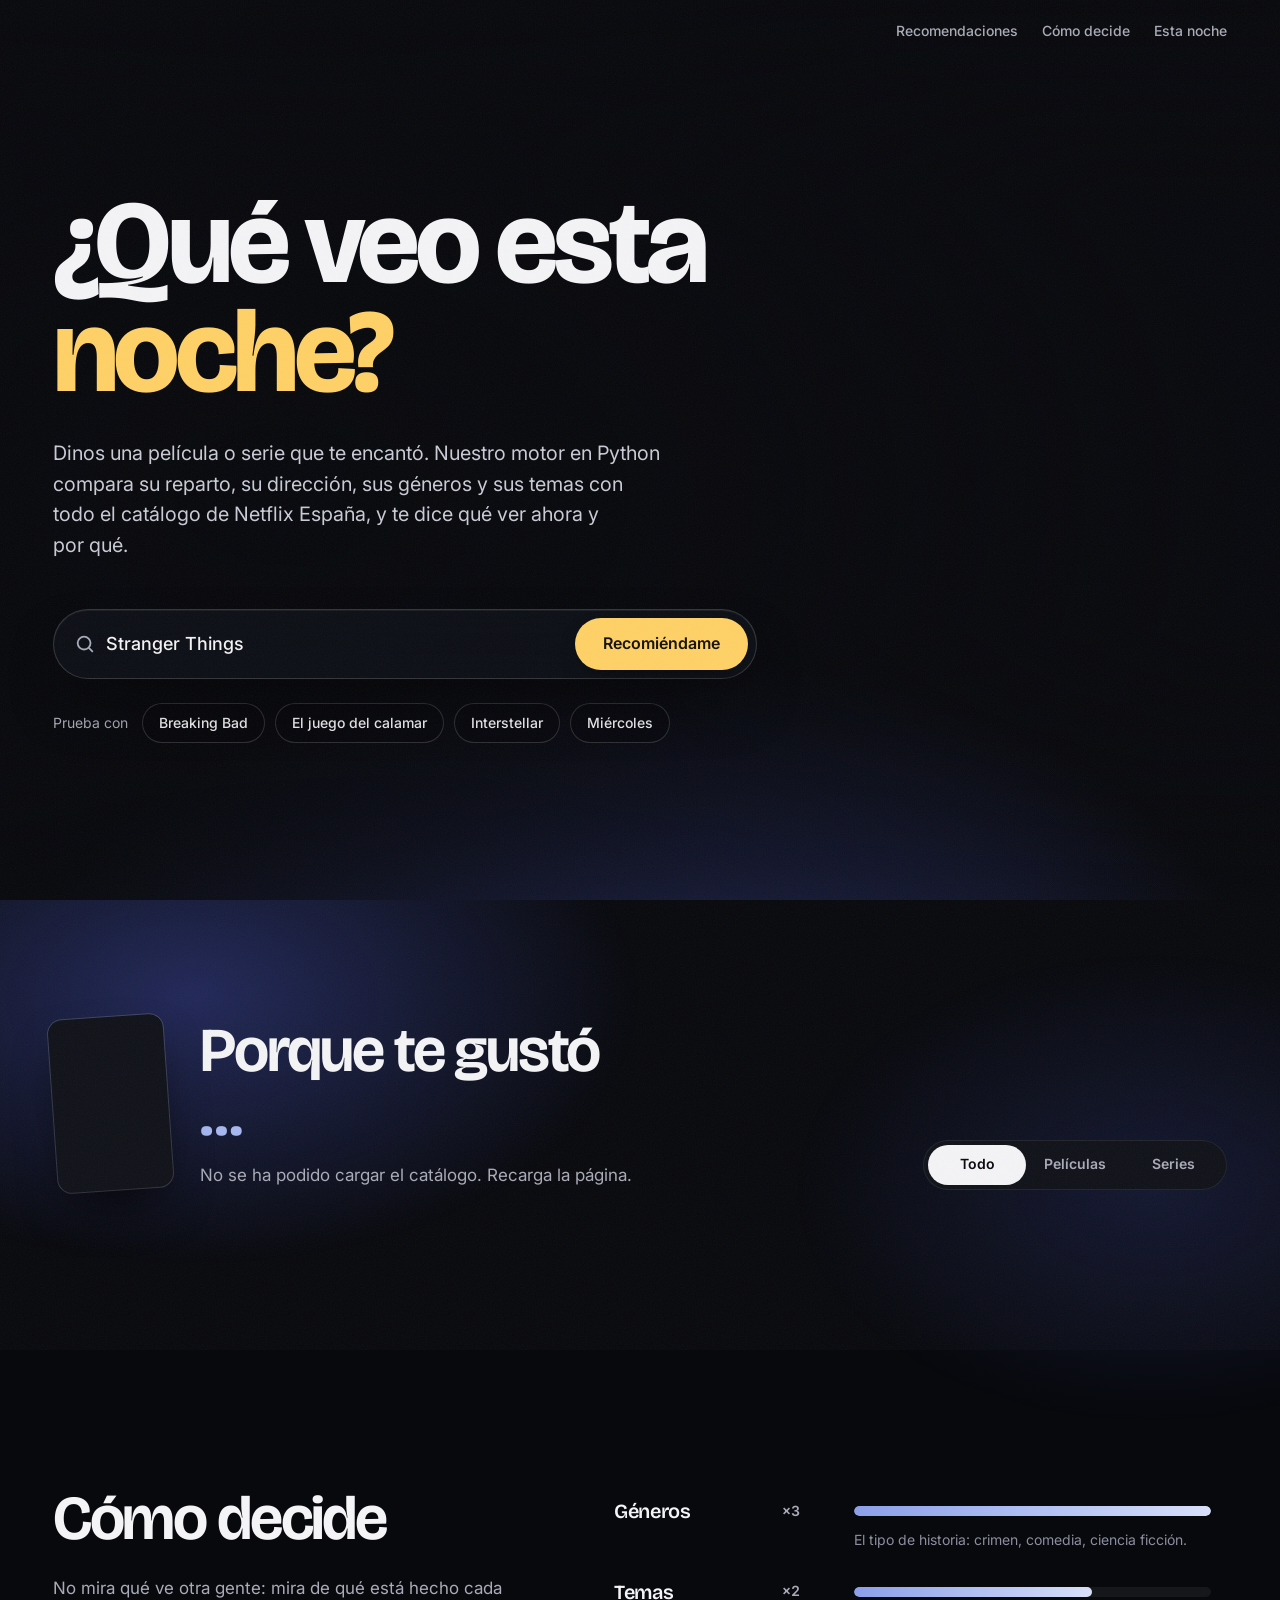
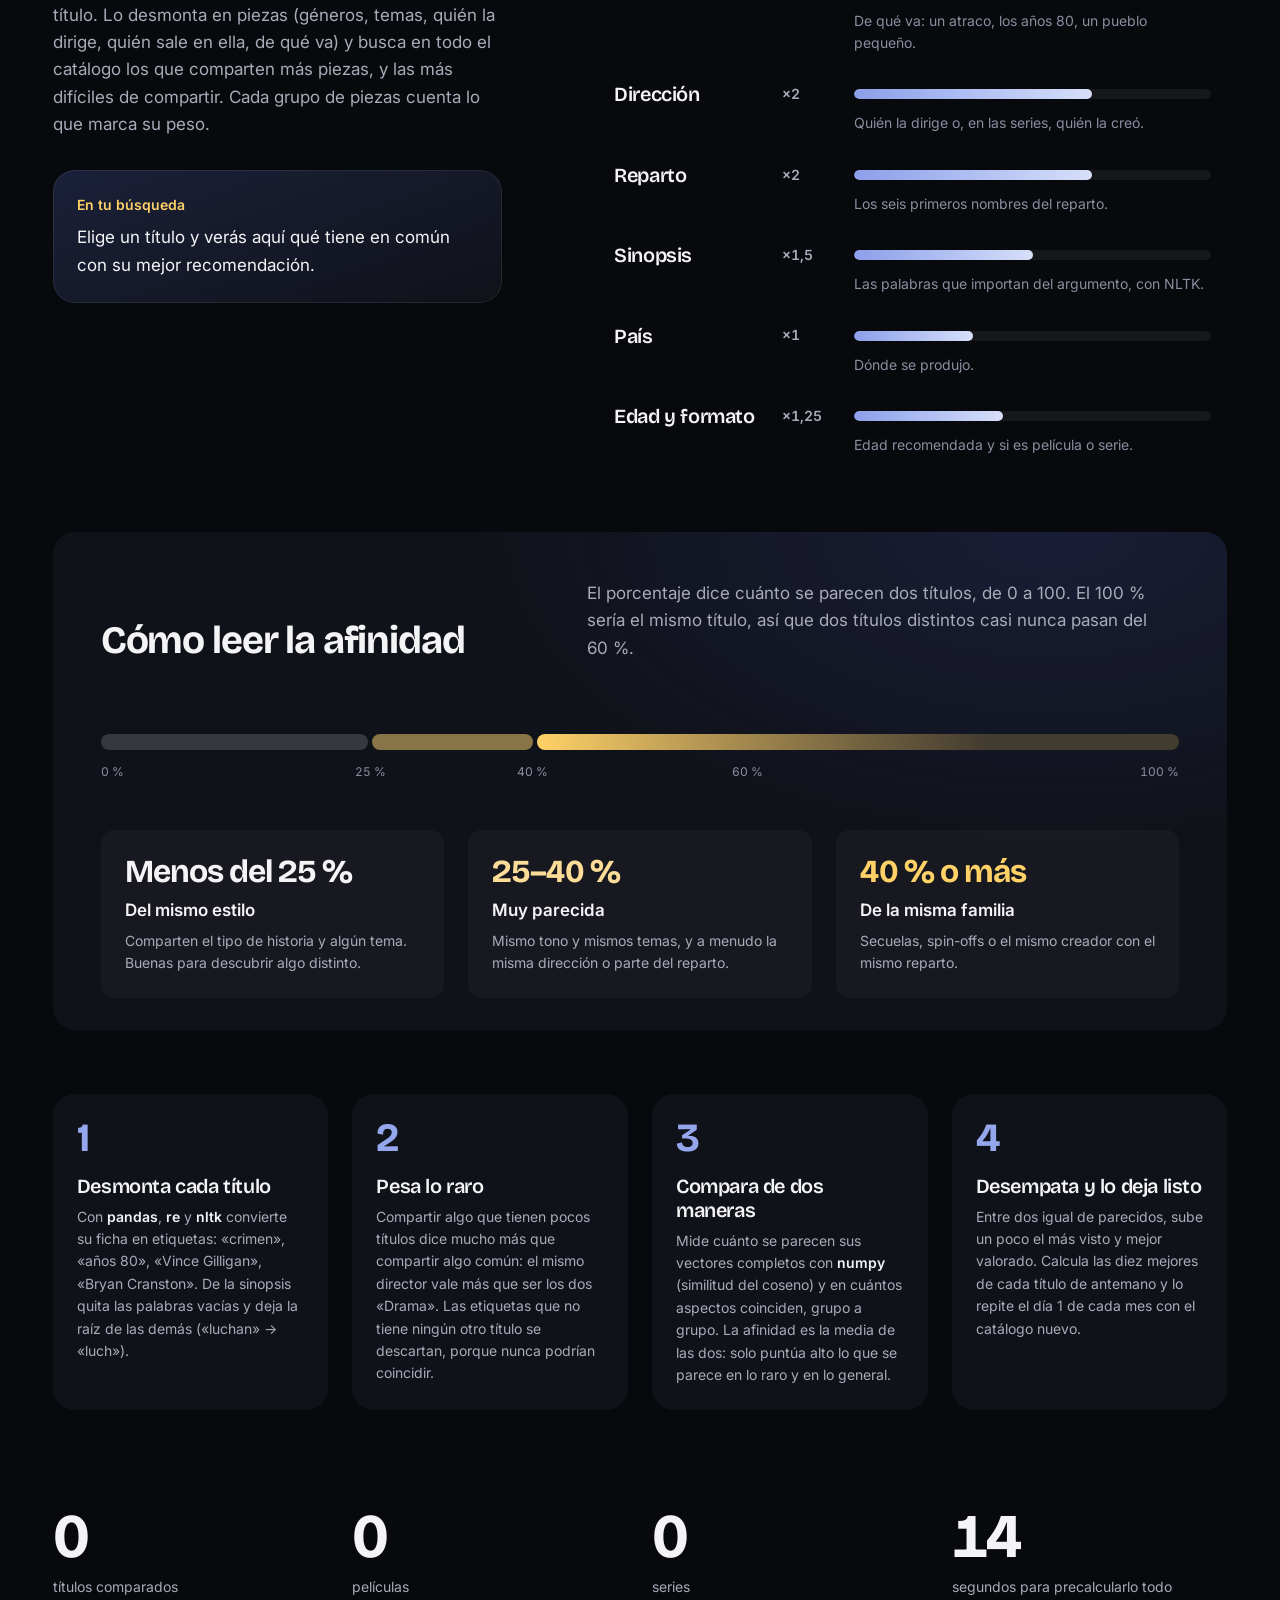
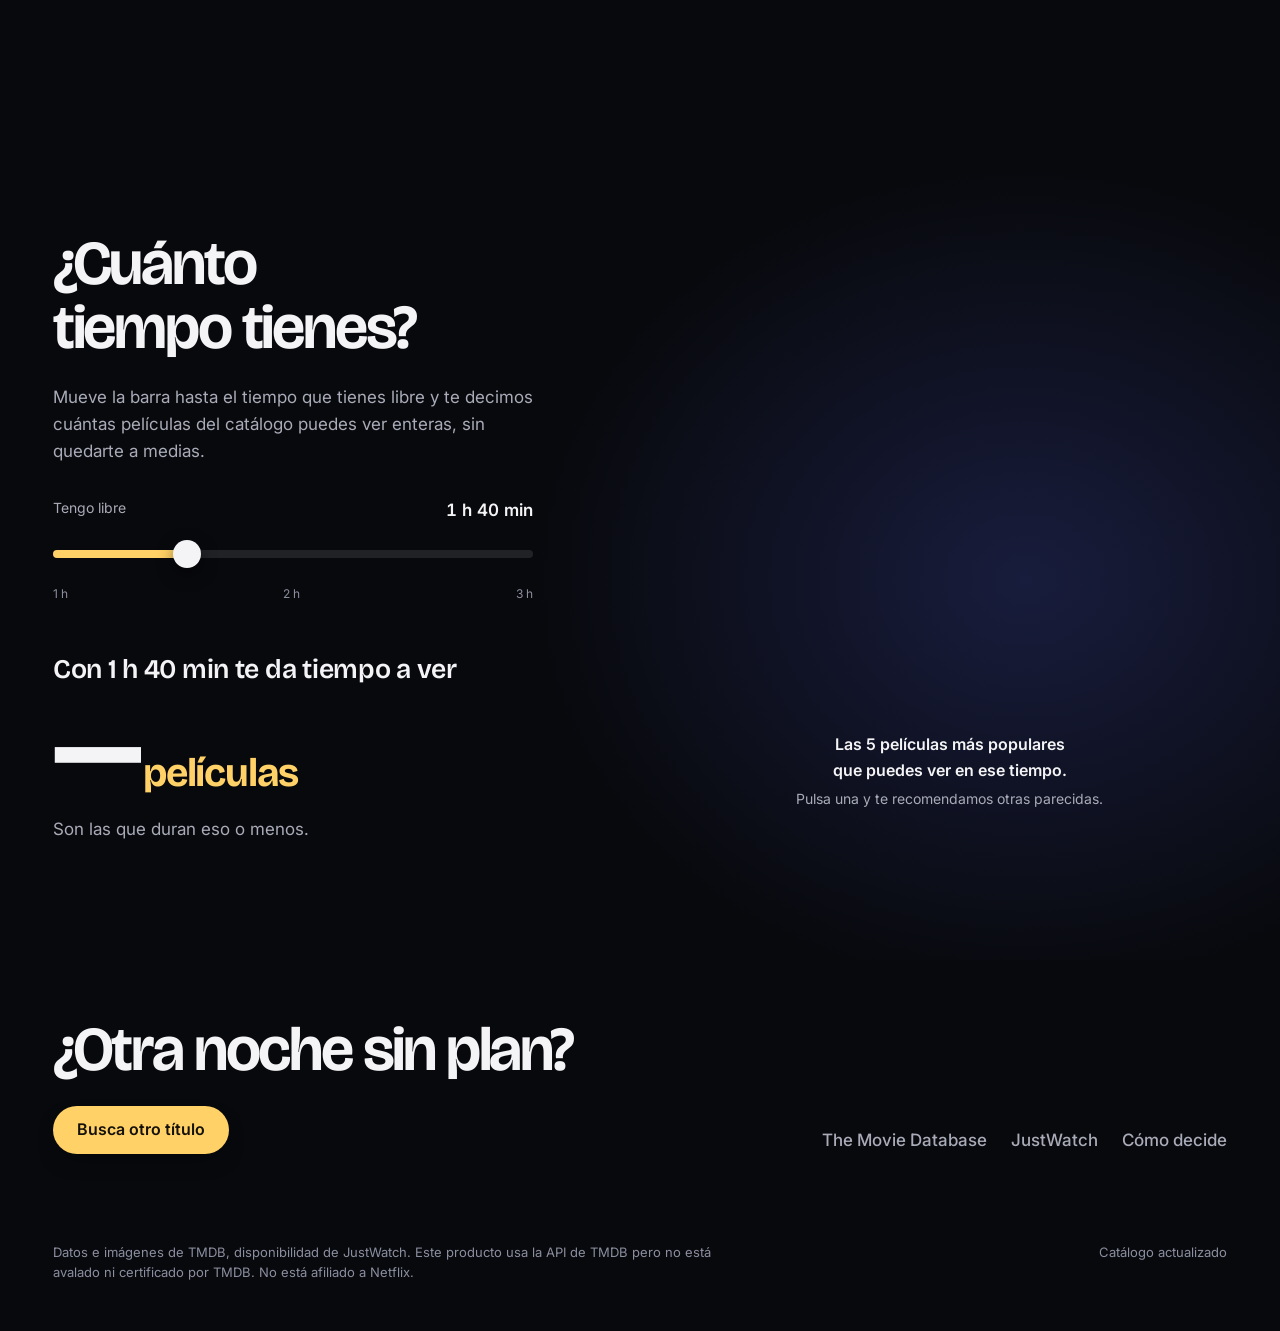
==== web/index.html @ c7cee98a "content(noche): aclara qué son los cinco carteles «Las cinco más vistas de esas películas» pasa a «L" ====
<!doctype html>
<html lang="es">
<head>
  <meta charset="utf-8">
  <meta name="viewport" content="width=device-width, initial-scale=1">
  <title>¿Qué veo ahora? · Recomendaciones del catálogo de Netflix España</title>
  <meta name="description" content="Dinos una película o serie que te encantó y te decimos qué ver ahora en el catálogo actual de Netflix España, y por qué.">
  <meta property="og:title" content="¿Qué veo ahora?">
  <meta property="og:description" content="Si te gustó una película o serie, te decimos qué ver ahora en Netflix España, y por qué.">
  <meta property="og:type" content="website">
  <meta name="theme-color" content="#08090d">
  <meta name="color-scheme" content="dark">
  <link rel="icon" href="favicon.svg" type="image/svg+xml">
  <link rel="preconnect" href="https://fonts.googleapis.com">
  <link rel="preconnect" href="https://fonts.gstatic.com" crossorigin>
  <link rel="preconnect" href="https://image.tmdb.org" crossorigin>
  <link href="https://fonts.googleapis.com/css2?family=Bricolage+Grotesque:opsz,wght@12..96,300..800&family=Inter:wght@400;500;600&display=swap" rel="stylesheet">
  <link rel="stylesheet" href="estilo.css">
  <script src="app.js" defer></script>
</head>
<body>
  <a class="saltar" href="#mira">Saltar a las recomendaciones</a>

  <header class="barra">
    <nav aria-label="Secciones">
      <a href="#mira">Recomendaciones</a>
      <a href="#como">Cómo decide</a>
      <a href="#noche">Esta noche</a>
    </nav>
  </header>

  <main>
    <!-- 1. Portada: una pared de carteles reales del catálogo y el buscador -->
    <section class="portada" aria-labelledby="titulo">
      <div class="portada-fondo" aria-hidden="true"><div class="pared" id="pared"></div></div>
      <div class="portada-velo" aria-hidden="true"></div>

      <div class="portada-contenido">
        <h1 id="titulo" class="portada-titulo">
          <span class="palabra" style="--n:0">¿Qué</span>
          <span class="palabra" style="--n:1">veo</span>
          <span class="palabra" style="--n:2">esta</span>
          <span class="palabra acento" style="--n:3">noche?</span>
        </h1>
        <p class="portada-apoyo">Dinos una película o serie que te encantó. Nuestro motor en Python compara su reparto, su dirección, sus géneros y sus temas con todo el catálogo de Netflix España, y te dice qué ver ahora y por qué.</p>

        <form class="buscador" id="buscador" role="search" autocomplete="off">
          <label class="solo-lectores" for="entrada">Película o serie que te gustó</label>
          <svg class="buscador-icono" viewBox="0 0 24 24" aria-hidden="true"><circle cx="11" cy="11" r="7"/><path d="m20 20-3.5-3.5"/></svg>
          <input id="entrada" class="entrada" type="text" name="q" value="Stranger Things" spellcheck="false"
                 placeholder="Una película o serie que te gustó"
                 role="combobox" aria-expanded="false" aria-controls="sugerencias" aria-autocomplete="list">
          <button class="boton" type="submit">Recomiéndame</button>
          <ul id="sugerencias" class="sugerencias" role="listbox" aria-label="Títulos del catálogo" hidden></ul>
        </form>

        <div class="ejemplos" id="ejemplos">
          <span>Prueba con</span>
          <button type="button" class="chip" data-ejemplo="Breaking Bad">Breaking Bad</button>
          <button type="button" class="chip" data-ejemplo="El juego del calamar">El juego del calamar</button>
          <button type="button" class="chip" data-ejemplo="Interstellar">Interstellar</button>
          <button type="button" class="chip" data-ejemplo="Miércoles">Miércoles</button>
        </div>
      </div>
    </section>

    <!-- 2. La respuesta del motor -->
    <section id="mira" class="mira" aria-labelledby="titulo-mira">
      <div class="contenedor">
        <div class="mira-cabecera">
          <div class="origen" id="origen" aria-hidden="true"></div>
          <div class="mira-titulos">
            <h2 id="titulo-mira" class="h2">Porque te gustó <span class="mira-nombre" id="mira-nombre">…</span></h2>
            <p class="mira-contexto" id="contexto" aria-live="polite">Cargando el catálogo…</p>
          </div>
          <div class="filtro" role="radiogroup" aria-label="Qué quieres ver" style="--i:0">
            <button type="button" role="radio" aria-checked="true" data-tipo="t">Todo</button>
            <button type="button" role="radio" aria-checked="false" data-tipo="p">Películas</button>
            <button type="button" role="radio" aria-checked="false" data-tipo="s">Series</button>
          </div>
        </div>
        <div id="resultados" class="resultados"></div>
      </div>
    </section>

    <!-- 3. Cómo decide: los pesos del motor, iluminados con el título actual -->
    <section id="como" class="como" aria-labelledby="titulo-como">
      <div class="contenedor como-rejilla">
        <div class="como-texto">
          <h2 id="titulo-como" class="h2">Cómo decide</h2>
          <p class="como-intro">No mira qué ve otra gente: mira de qué está hecho cada título. Lo desmonta en piezas (géneros, temas, quién la dirige, quién sale en ella, de qué va) y busca en todo el catálogo los que comparten más piezas, y las más difíciles de compartir. Cada grupo de piezas cuenta lo que marca su peso.</p>

          <div class="en-vivo" id="en-vivo" aria-live="polite">
            <p class="en-vivo-titulo">En tu búsqueda</p>
            <p class="en-vivo-texto" id="en-vivo-texto">Elige un título y verás aquí qué tiene en común con su mejor recomendación.</p>
          </div>
        </div>

        <ol class="pesos" id="pesos">
          <li data-grupo="Géneros" style="--peso:3"><span class="peso-nombre">Géneros</span><span class="peso-valor">×3</span><span class="peso-barra"><span></span></span><span class="peso-texto">El tipo de historia: crimen, comedia, ciencia ficción.</span></li>
          <li data-grupo="Temas" style="--peso:2"><span class="peso-nombre">Temas</span><span class="peso-valor">×2</span><span class="peso-barra"><span></span></span><span class="peso-texto">De qué va: un atraco, los años 80, un pueblo pequeño.</span></li>
          <li data-grupo="Dirección" style="--peso:2"><span class="peso-nombre">Dirección</span><span class="peso-valor">×2</span><span class="peso-barra"><span></span></span><span class="peso-texto">Quién la dirige o, en las series, quién la creó.</span></li>
          <li data-grupo="Reparto" style="--peso:2"><span class="peso-nombre">Reparto</span><span class="peso-valor">×2</span><span class="peso-barra"><span></span></span><span class="peso-texto">Los seis primeros nombres del reparto.</span></li>
          <li data-grupo="Sinopsis" style="--peso:1.5"><span class="peso-nombre">Sinopsis</span><span class="peso-valor">×1,5</span><span class="peso-barra"><span></span></span><span class="peso-texto">Las palabras que importan del argumento, con NLTK.</span></li>
          <li data-grupo="País" style="--peso:1"><span class="peso-nombre">País</span><span class="peso-valor">×1</span><span class="peso-barra"><span></span></span><span class="peso-texto">Dónde se produjo.</span></li>
          <li data-grupo="Resto" style="--peso:1.25"><span class="peso-nombre">Edad y formato</span><span class="peso-valor">×1,25</span><span class="peso-barra"><span></span></span><span class="peso-texto">Edad recomendada y si es película o serie.</span></li>
        </ol>

        <div class="escala" id="escala" style="--valor:0">
          <div class="escala-cabeza">
            <h3 class="escala-titulo">Cómo leer la afinidad</h3>
            <p class="escala-texto">El porcentaje dice cuánto se parecen dos títulos, de 0 a 100. El 100 % sería el mismo título, así que dos títulos distintos casi nunca pasan del 60 %.</p>
          </div>

          <div class="medidor" aria-hidden="true">
            <div class="medidor-pista">
              <span class="medidor-zona" data-zona="1"></span>
              <span class="medidor-zona" data-zona="2"></span>
              <span class="medidor-zona" data-zona="3"></span>
            </div>
            <div class="medidor-marca" id="medidor-marca"><span id="medidor-texto">Tu búsqueda</span></div>
            <div class="medidor-ticks"><span style="--t:0">0 %</span><span style="--t:25">25 %</span><span style="--t:40">40 %</span><span style="--t:60">60 %</span><span style="--t:100">100 %</span></div>
          </div>

          <ol class="zonas">
            <li data-zona="1">
              <p class="zona-cifra">Menos del 25 %</p>
              <p class="zona-nombre">Del mismo estilo</p>
              <p class="zona-texto">Comparten el tipo de historia y algún tema. Buenas para descubrir algo distinto.</p>
            </li>
            <li data-zona="2">
              <p class="zona-cifra">25–40 %</p>
              <p class="zona-nombre">Muy parecida</p>
              <p class="zona-texto">Mismo tono y mismos temas, y a menudo la misma dirección o parte del reparto.</p>
            </li>
            <li data-zona="3">
              <p class="zona-cifra">40 % o más</p>
              <p class="zona-nombre">De la misma familia</p>
              <p class="zona-texto">Secuelas, spin-offs o el mismo creador con el mismo reparto.</p>
            </li>
          </ol>
        </div>

        <ol class="pasos" aria-label="Los cuatro pasos del motor">
          <li>
            <h3>Desmonta cada título</h3>
            <p>Con <code>pandas</code>, <code>re</code> y <code>nltk</code> convierte su ficha en etiquetas: «crimen», «años 80», «Vince Gilligan», «Bryan Cranston». De la sinopsis quita las palabras vacías y deja la raíz de las demás («luchan» → «luch»).</p>
          </li>
          <li>
            <h3>Pesa lo raro</h3>
            <p>Compartir algo que tienen pocos títulos dice mucho más que compartir algo común: el mismo director vale más que ser los dos «Drama». Las etiquetas que no tiene ningún otro título se descartan, porque nunca podrían coincidir.</p>
          </li>
          <li>
            <h3>Compara de dos maneras</h3>
            <p>Mide cuánto se parecen sus vectores completos con <code>numpy</code> (similitud del coseno) y en cuántos aspectos coinciden, grupo a grupo. La afinidad es la media de las dos: solo puntúa alto lo que se parece en lo raro y en lo general.</p>
          </li>
          <li>
            <h3>Desempata y lo deja listo</h3>
            <p>Entre dos igual de parecidos, sube un poco el más visto y mejor valorado. Calcula las diez mejores de cada título de antemano y lo repite el día 1 de cada mes con el catálogo nuevo.</p>
          </li>
        </ol>

        <dl class="cifras" id="cifras">
          <div><dt>títulos comparados</dt><dd data-cuenta="0">—</dd></div>
          <div><dt>películas</dt><dd data-cuenta="0">—</dd></div>
          <div><dt>series</dt><dd data-cuenta="0">—</dd></div>
          <div><dt>segundos para precalcularlo todo</dt><dd data-cuenta="14">14</dd></div>
        </dl>
      </div>
    </section>

    <!-- 4. El tiempo que tienes -->
    <section id="noche" class="noche" aria-labelledby="titulo-noche">
      <div class="contenedor noche-rejilla">
        <div class="noche-texto">
          <h2 id="titulo-noche" class="h2">¿Cuánto tiempo tienes?</h2>
          <p class="noche-intro">Mueve la barra hasta el tiempo que tienes libre y te decimos cuántas películas del catálogo puedes ver enteras, sin quedarte a medias.</p>
          <div class="control">
            <label for="minutos">Tengo libre</label>
            <output id="minutos-valor" for="minutos">1 h 40 min</output>
            <input id="minutos" type="range" min="60" max="210" step="5" value="100">
            <div class="control-escala" aria-hidden="true"><span>1 h</span><span>2 h</span><span>3 h</span></div>
          </div>
          <div class="resultado" aria-live="polite">
            <p class="resultado-antes" id="resultado-antes">Con 1 h 40 min te da tiempo a ver</p>
            <p class="cifra"><span id="cifra">—</span> <span class="cifra-unidad">películas</span></p>
            <p class="noche-explica" id="noche-explica">Son las que duran eso o menos.</p>
          </div>
        </div>
        <div class="abanico-marco">
          <ul class="abanico" id="abanico" aria-label="Las películas más populares que puedes ver en ese tiempo"></ul>
          <p class="abanico-pie" id="abanico-pie"><strong>Las 5 películas más populares que puedes ver en ese tiempo.</strong><br>Pulsa una y te recomendamos otras parecidas.</p>
        </div>
      </div>
    </section>
  </main>

  <footer class="cierre">
    <div class="contenedor">
      <div class="cierre-arriba">
        <div>
          <h2 class="h2 cierre-invita">¿Otra noche sin plan?</h2>
          <a class="boton" href="#titulo" id="otra-vez">Busca otro título</a>
        </div>
        <ul class="cierre-enlaces">
          <li><a href="https://www.themoviedb.org/" rel="noopener">The Movie Database</a></li>
          <li><a href="https://www.justwatch.com/es" rel="noopener">JustWatch</a></li>
          <li><a href="#como">Cómo decide</a></li>
        </ul>
      </div>
      <div class="cierre-legal">
        <p>Datos e imágenes de TMDB, disponibilidad de JustWatch. Este producto usa la API de TMDB pero no está avalado ni certificado por TMDB. No está afiliado a Netflix.</p>
        <p id="actualizado">Catálogo actualizado</p>
      </div>
    </div>
  </footer>

  <dialog id="ficha" class="ficha" aria-labelledby="ficha-titulo">
    <div class="ficha-fondo" id="ficha-fondo"></div>
    <div class="ficha-cuerpo">
      <div class="ficha-cartel" id="ficha-cartel"></div>
      <div class="ficha-info">
        <h2 id="ficha-titulo" class="ficha-titulo"></h2>
        <p id="ficha-meta" class="ficha-meta"></p>
        <ul id="ficha-motivos" class="motivos"></ul>
        <p id="ficha-sinopsis" class="ficha-sinopsis"></p>
        <dl id="ficha-datos" class="ficha-datos"></dl>
        <div class="ficha-acciones">
          <button type="button" class="boton" id="ficha-partir">Recomiéndame a partir de este</button>
          <a id="ficha-tmdb" class="enlace" href="#" rel="noopener" target="_blank">Ficha completa en TMDB</a>
        </div>
      </div>
    </div>
    <button type="button" class="ficha-cerrar" id="ficha-cerrar" aria-label="Cerrar">
      <svg viewBox="0 0 24 24" aria-hidden="true"><path d="M6 6l12 12M18 6 6 18"/></svg>
    </button>
  </dialog>

  <noscript><p class="sin-js">Esta página necesita JavaScript para buscar en el catálogo.</p></noscript>
</body>
</html>
---- web/estilo.css ----
/* ¿Qué veo ahora? — «La sala de proyección».
   La página es una sala a oscuras: la luz ambiente toma el color del cartel elegido. */

@property --ambiente {
  syntax: "<color>";
  inherits: true;
  initial-value: #4a5bd4;
}

:root {
  /* Color */
  --fondo: #08090d;
  --superficie: #101219;
  --superficie-2: #181b25;
  --linea: rgb(255 255 255 / .08);
  --linea-fuerte: rgb(255 255 255 / .16);
  --texto: #f4f4f6;
  --texto-2: #a9abb8;
  --texto-3: #8b8e9f;
  --luz: #ffd166;          /* la luz del proyector: acción principal */
  --luz-tinta: #14110a;
  --ambiente: #4a5bd4;     /* lo cambia app.js con el color del cartel */

  /* Tipografía */
  --display: "Bricolage Grotesque", "Inter", system-ui, sans-serif;
  --cuerpo: "Inter", system-ui, -apple-system, "Segoe UI", sans-serif;
  --t-display: clamp(3.25rem, 1.6rem + 7.2vw, 8.25rem);
  --t-h2: clamp(2.25rem, 1.5rem + 3vw, 4rem);
  --t-h3: clamp(1.375rem, 1.2rem + .6vw, 1.75rem);
  --t-cuerpo: 1.0625rem;
  --t-pequeno: .875rem;

  /* Espacio: múltiplos de 8 */
  --e1: .5rem; --e2: 1rem; --e3: 1.5rem; --e4: 2rem; --e5: 3rem; --e6: 4rem; --e7: 6rem; --e8: 8rem;
  --margen: clamp(1.25rem, .5rem + 3.5vw, 4rem);
  --ancho: 1360px;
  --seccion: clamp(4.5rem, 2.5rem + 6vw, 8rem);
  --radio: 14px;
  --radio-g: 22px;

  --suave: cubic-bezier(.22, 1, .36, 1);
  transition: --ambiente 1.2s var(--suave);
}

*, *::before, *::after { box-sizing: border-box; }
html { scroll-behavior: smooth; -webkit-text-size-adjust: 100%; scroll-padding-top: 5rem; }

body {
  margin: 0;
  background: var(--fondo);
  color: var(--texto);
  font: 400 var(--t-cuerpo)/1.6 var(--cuerpo);
  -webkit-font-smoothing: antialiased;
  text-rendering: optimizeLegibility;
  overflow-x: clip;
}

/* Grano de película, muy sutil */
body::after {
  content: "";
  position: fixed; inset: -50%;
  z-index: 100;
  pointer-events: none;
  opacity: .05;
  background-image: url("data:image/svg+xml,%3Csvg xmlns='http://www.w3.org/2000/svg' width='160' height='160'%3E%3Cfilter id='g'%3E%3CfeTurbulence type='fractalNoise' baseFrequency='.9' numOctaves='2' stitchTiles='stitch'/%3E%3C/filter%3E%3Crect width='100%25' height='100%25' filter='url(%23g)'/%3E%3C/svg%3E");
  animation: grano 1s steps(4) infinite;
}
@keyframes grano {
  0% { transform: translate(0, 0); } 25% { transform: translate(-3%, 2%); }
  50% { transform: translate(2%, -3%); } 75% { transform: translate(-2%, -1%); }
}

img { display: block; max-width: 100%; }
h2[tabindex="-1"]:focus { outline: none; }
button, input, output { font: inherit; color: inherit; }
button { cursor: pointer; }
a { color: inherit; }
:focus-visible { outline: 2px solid var(--luz); outline-offset: 3px; border-radius: 6px; }
::selection { background: var(--luz); color: var(--luz-tinta); }

.solo-lectores {
  position: absolute; width: 1px; height: 1px; overflow: hidden;
  clip: rect(0 0 0 0); clip-path: inset(50%); white-space: nowrap;
}
.saltar {
  position: absolute; left: var(--e2); top: -4rem; z-index: 60;
  background: var(--luz); color: var(--luz-tinta); padding: var(--e1) var(--e2);
  border-radius: 999px; font-weight: 600; text-decoration: none;
}
.saltar:focus { top: var(--e2); }

.contenedor { width: min(100% - 2 * var(--margen), var(--ancho)); margin-inline: auto; }

.h2 {
  font: 650 var(--t-h2)/1.02 var(--display);
  font-variation-settings: "opsz" 96;
  letter-spacing: -.035em;
  margin: 0;
  text-wrap: balance;
}

/* ---------- Botones ---------- */

.boton {
  display: inline-flex; align-items: center; justify-content: center; gap: var(--e1);
  min-height: 3rem; padding: 0 var(--e3);
  border: 0; border-radius: 999px;
  background: var(--luz); color: var(--luz-tinta);
  font-weight: 600; font-size: 1rem; text-decoration: none; white-space: nowrap;
  box-shadow: 0 10px 24px -12px rgb(0 0 0 / .7);
  transition: transform .25s var(--suave), box-shadow .25s var(--suave), background-color .2s;
}
.boton:hover { transform: translateY(-1px); background: #ffdb85; box-shadow: 0 14px 28px -12px rgb(0 0 0 / .8); }
.boton:active { transform: translateY(0) scale(.98); }
.boton-fantasma {
  background: rgb(255 255 255 / .06); color: var(--texto);
  box-shadow: inset 0 0 0 1px var(--linea-fuerte);
}
.boton-fantasma:hover { background: rgb(255 255 255 / .12); box-shadow: inset 0 0 0 1px rgb(255 255 255 / .3); }

.chip {
  display: inline-flex; align-items: center; gap: .5rem;
  min-height: 2.5rem; padding: .25rem 1rem;
  border: 1px solid var(--linea-fuerte); border-radius: 999px;
  background: rgb(8 9 13 / .55);
  backdrop-filter: blur(10px); -webkit-backdrop-filter: blur(10px);
  font-size: var(--t-pequeno); font-weight: 500;
  transition: background-color .2s, border-color .2s, transform .25s var(--suave);
}
.chip:has(img) { padding-left: .25rem; }
.chip img { width: 1.75rem; height: 1.75rem; object-fit: cover; border-radius: 999px; }
.chip:hover { background: rgb(255 255 255 / .1); border-color: rgb(255 255 255 / .3); transform: translateY(-2px); }

.enlace { color: var(--texto-2); text-underline-offset: 4px; text-decoration-color: var(--linea-fuerte); }
.enlace:hover { color: var(--texto); text-decoration-color: currentColor; }

/* ---------- Barra superior ---------- */

.barra {
  position: fixed; inset: 0 0 auto; z-index: 50;
  display: flex; align-items: center; justify-content: flex-end; gap: var(--e3);
  padding: var(--e2) max(var(--margen), calc((100% - var(--ancho)) / 2));
  transition: background-color .4s, padding .4s var(--suave), box-shadow .4s;
}
.barra.opaca {
  background: rgb(8 9 13 / .72);
  backdrop-filter: blur(16px) saturate(1.4); -webkit-backdrop-filter: blur(16px) saturate(1.4);
  padding-block: .75rem;
}
.barra nav { display: flex; gap: var(--e3); }
.barra nav a {
  font-size: var(--t-pequeno); font-weight: 500; color: var(--texto-2); text-decoration: none;
  position: relative; padding-block: .25rem;
}
.barra nav a::after {
  content: ""; position: absolute; left: 0; right: 0; bottom: -2px; height: 1px;
  background: currentColor; transform: scaleX(0); transform-origin: right; transition: transform .35s var(--suave);
}
.barra nav a:hover { color: var(--texto); }
.barra nav a:hover::after { transform: scaleX(1); transform-origin: left; }
@media (max-width: 560px) {
  .barra { justify-content: center; }
  .barra nav { gap: var(--e3); }
  .barra nav a { font-size: .8125rem; }
}

/* ---------- Portada ---------- */

.portada {
  position: relative;
  min-height: 100svh;
  display: grid; align-items: center;
  padding: var(--e8) var(--margen) var(--e7);
  isolation: isolate;
}

/* La pared de carteles, inclinada en 3D */
/* La pared no reacciona al cursor: nada de lo que pasa encima la interrumpe. */
.portada-fondo { position: absolute; inset: 0; z-index: -2; overflow: clip; pointer-events: none; contain: strict; }
.pared {
  position: absolute; inset: -25% -10% -25% 10%;
  z-index: -2;
  display: grid; grid-template-columns: repeat(var(--columnas, 7), 1fr); gap: 1.25rem;
  transform: perspective(1600px) rotateX(24deg) rotateY(-14deg) rotateZ(-10deg);
  transform-origin: 60% 40%;
  opacity: 0;
  transition: opacity 1.6s var(--suave);
}

.pared.lista { opacity: .8; }
.pared-columna {
  display: flex; flex-direction: column; gap: 1.25rem;
  animation: deriva var(--duracion, 70s) linear infinite;
  animation-direction: var(--sentido, normal);
  will-change: transform;
}
.pared-columna:nth-child(even) { margin-top: -9rem; }
.pared img {
  width: 100%; aspect-ratio: 2 / 3; object-fit: cover; border-radius: 12px;
  background: var(--superficie);
  box-shadow: 0 20px 40px -12px rgb(0 0 0 / .8);
}
@keyframes deriva { from { transform: translateY(0); } to { transform: translateY(calc(-50% - .625rem)); } }
@media (max-width: 720px) { .pared { --columnas: 4; inset: -10% -50% -10% -10%; } }

.portada-velo {
  position: absolute; inset: 0; z-index: -1; pointer-events: none;
  background:
    radial-gradient(ellipse 75% 70% at 22% 55%, rgb(8 9 13 / .94) 0%, rgb(8 9 13 / .72) 50%, rgb(8 9 13 / .15) 100%),
    radial-gradient(ellipse 70% 60% at 50% 115%, color-mix(in oklab, var(--ambiente) 50%, transparent), transparent 70%),
    linear-gradient(180deg, rgb(8 9 13 / .8) 0%, transparent 22%, transparent 70%, var(--fondo) 100%);
}

.portada-contenido { width: min(100%, var(--ancho)); margin-inline: auto; }
.portada-contenido > * { max-width: 62rem; }


.portada-titulo {
  margin: 0;
  font: 750 var(--t-display)/.92 var(--display);
  font-variation-settings: "opsz" 96;
  letter-spacing: -.045em;
}
.palabra { display: inline-block; }
.acento { color: var(--luz); }
.js .palabra { opacity: 0; transform: translateY(.35em) rotate(2deg); filter: blur(8px); }
.listo .palabra {
  opacity: 1; transform: none; filter: none;
  transition: opacity .9s var(--suave), transform 1.1s var(--suave), filter .9s var(--suave);
  transition-delay: calc(var(--n) * 90ms + 100ms);
}

.portada-apoyo {
  max-width: 38rem !important;
  margin: var(--e4) 0 var(--e5);
  font-size: clamp(1.0625rem, 1rem + .3vw, 1.25rem);
  line-height: 1.55;
  color: #c9cbd6;
  text-wrap: pretty;
}

.js .portada-apoyo, .js .buscador, .js .ejemplos { opacity: 0; transform: translateY(16px); }
.listo .portada-apoyo, .listo .buscador, .listo .ejemplos {
  opacity: 1; transform: none; transition: opacity 1s var(--suave), transform 1s var(--suave);
}
.listo .portada-apoyo { transition-delay: .5s; }
.listo .buscador { transition-delay: .62s; }
.listo .ejemplos { transition-delay: .74s; }

/* El buscador: cristal sobre la pared */
.buscador {
  position: relative; z-index: 20;
  display: flex; align-items: center; gap: var(--e1);
  max-width: 44rem !important;
  padding: .5rem .5rem .5rem 1.25rem;
  border-radius: 999px;
  background: rgb(16 18 25 / .72);
  border: 1px solid var(--linea-fuerte);
  backdrop-filter: blur(20px) saturate(1.5); -webkit-backdrop-filter: blur(20px) saturate(1.5);
  box-shadow: 0 30px 60px -20px rgb(0 0 0 / .7), inset 0 1px 0 rgb(255 255 255 / .06);
  transition: border-color .3s, box-shadow .3s, opacity 1s var(--suave), transform 1s var(--suave);
}
.buscador:focus-within {
  border-color: rgb(255 209 102 / .55);
  box-shadow: 0 30px 60px -20px rgb(0 0 0 / .7), inset 0 0 0 1px rgb(255 209 102 / .35);
}
.buscador-icono { width: 1.375rem; height: 1.375rem; flex: none; fill: none; stroke: var(--texto-2); stroke-width: 2; stroke-linecap: round; }
.entrada {
  flex: 1; min-width: 0;
  height: 3rem;
  border: 0; background: none; outline: none;
  font-size: 1.125rem; font-weight: 500;
}
.entrada::placeholder { color: var(--texto-3); }
.buscador .entrada:focus-visible { outline: none; }
.buscador .boton { min-height: 3.25rem; padding-inline: 1.75rem; }

.sugerencias {
  position: absolute; left: 0; right: 0; top: calc(100% + .5rem); z-index: 30;
  margin: 0; padding: .375rem; list-style: none;
  max-height: min(26rem, 60vh); overflow-y: auto;
  border-radius: var(--radio-g);
  background: var(--superficie);
  border: 1px solid var(--linea-fuerte);
  box-shadow: 0 30px 70px -20px rgb(0 0 0 / .9);
  animation: despliega .25s var(--suave);
}
@keyframes despliega { from { opacity: 0; transform: translateY(-6px) scale(.98); } }
.sugerencias li {
  display: grid; grid-template-columns: 2.5rem 1fr auto; align-items: center; gap: .875rem;
  padding: .5rem .75rem .5rem .5rem; border-radius: 12px; cursor: pointer;
}
.sugerencias li:hover, .sugerencias li[aria-selected="true"] { background: rgb(255 255 255 / .07); }
.sugerencias img, .sugerencias .sin-cartel { width: 2.5rem; aspect-ratio: 2 / 3; border-radius: 6px; object-fit: cover; background: var(--superficie-2); }
.sug-titulo { display: block; font-weight: 600; line-height: 1.3; }
.sug-alias { display: block; font-size: .8125rem; color: var(--texto-3); white-space: nowrap; overflow: hidden; text-overflow: ellipsis; max-width: 22rem; }
.sug-meta { font-size: .8125rem; color: var(--texto-2); white-space: nowrap; }

.ejemplos { position: relative; z-index: 1; display: flex; flex-wrap: wrap; align-items: center; gap: .625rem; margin-top: var(--e3); }
.ejemplos > span { font-size: var(--t-pequeno); color: var(--texto-2); margin-right: .25rem; }

@media (max-width: 560px) {
  .portada { padding-top: 7rem; align-items: end; }
  .portada-velo {
    background:
      linear-gradient(180deg, rgb(8 9 13 / .55) 0%, rgb(8 9 13 / .82) 30%, rgb(8 9 13 / .92) 60%, var(--fondo) 100%);
  }
  .buscador { flex-wrap: wrap; border-radius: var(--radio-g); padding: .5rem; }
  .buscador-icono { margin-left: .75rem; }
  .buscador .boton { width: 100%; }
  .sug-meta { display: none; }
  .sugerencias li { grid-template-columns: 2.5rem 1fr; }
}

/* ---------- Recomendaciones ---------- */

.mira {
  position: relative;
  padding: var(--seccion) 0;
  isolation: isolate;
}
.mira::before {
  /* el resplandor del cartel elegido */
  content: ""; position: absolute; inset: 0 0 auto; height: 60rem; z-index: -1; pointer-events: none;
  background:
    radial-gradient(ellipse 50% 40% at 15% 10%, color-mix(in oklab, var(--ambiente) 38%, transparent), transparent 70%),
    radial-gradient(ellipse 40% 35% at 90% 30%, color-mix(in oklab, var(--ambiente) 18%, transparent), transparent 70%);
}

.mira-cabecera {
  display: grid; grid-template-columns: auto 1fr auto; align-items: end; gap: var(--e4);
  margin-bottom: var(--e6);
}
.origen {
  width: clamp(5.5rem, 4rem + 4vw, 8.5rem);
  aspect-ratio: 2 / 3;
  border-radius: var(--radio);
  overflow: hidden;
  background: var(--superficie);
  transform: rotate(-4deg);
  box-shadow: 0 0 0 1px var(--linea-fuerte), 0 24px 50px -16px rgb(0 0 0 / .85);
  view-transition-name: origen;
}
.origen img { width: 100%; height: 100%; object-fit: cover; }
.mira-nombre {
  display: block;
  color: color-mix(in oklab, var(--ambiente) 45%, white);
}
.mira-contexto { margin: var(--e2) 0 0; color: var(--texto-2); max-width: 40rem; }
.mira-contexto strong { color: var(--texto); font-weight: 600; }

.filtro {
  position: relative;
  display: grid; grid-template-columns: repeat(3, 1fr);
  padding: .3125rem;
  border-radius: 999px;
  background: var(--superficie);
  box-shadow: inset 0 0 0 1px var(--linea);
}
.filtro::before {
  content: ""; position: absolute; top: .3125rem; bottom: .3125rem; left: .3125rem;
  width: calc((100% - .625rem) / 3);
  border-radius: 999px;
  background: var(--texto);
  transform: translateX(calc(var(--i) * 100%));
  transition: transform .45s var(--suave);
}
.filtro button {
  position: relative; z-index: 1;
  min-height: 2.5rem; padding: 0 1.125rem;
  border: 0; background: none; border-radius: 999px;
  font-size: var(--t-pequeno); font-weight: 600; color: var(--texto-2);
  transition: color .3s;
}
.filtro button[aria-checked="true"] { color: var(--fondo); }
.filtro button:hover:not([aria-checked="true"]) { color: var(--texto); }

@media (max-width: 860px) {
  .mira-cabecera { grid-template-columns: auto 1fr; gap: var(--e3); }
  .filtro { grid-column: 1 / -1; justify-self: start; }
}
@media (max-width: 560px) {
  .mira-cabecera { grid-template-columns: 1fr; }
  .origen { width: 5rem; }
  .pared.lista { opacity: .9; }
}

.resultados { display: grid; gap: var(--e6); transition: opacity .3s; }
.resultados[aria-busy="true"] { opacity: .5; }
.vacio { color: var(--texto-2); }

/* La destacada: una escena de cine */
.destacada {
  position: relative;
  display: grid; grid-template-columns: minmax(0, 1fr) minmax(0, 1fr);
  min-height: 34rem;
  border-radius: var(--radio-g);
  overflow: hidden;
  background: var(--superficie);
  box-shadow: 0 0 0 1px var(--linea), 0 50px 100px -40px rgb(0 0 0 / .9);
  cursor: pointer;
  view-transition-name: destacada;
}
.destacada-fondo { position: absolute; inset: 0 0 0 28%; }
.destacada-fondo img {
  width: 100%; height: 100%; object-fit: cover;
  -webkit-mask-image: linear-gradient(90deg, transparent 0%, #000 45%);
  mask-image: linear-gradient(90deg, transparent 0%, #000 45%);
  transform: scale(1.04);
  transition: transform 1.6s var(--suave);
}
.destacada-fondo::after {
  content: ""; position: absolute; inset: 0;
  background: linear-gradient(0deg, var(--superficie) 0%, transparent 35%);
}
.destacada:hover .destacada-fondo img { transform: scale(1.08); }
.destacada-info {
  position: relative; z-index: 1;
  display: flex; flex-direction: column; justify-content: end; gap: var(--e3);
  padding: var(--e5);
}
.destacada-cabeza { display: flex; align-items: end; gap: var(--e3); }
.destacada-cartel {
  flex: none; width: 8.5rem; aspect-ratio: 2 / 3; border-radius: var(--radio); overflow: hidden;
  box-shadow: 0 0 0 1px var(--linea-fuerte), 0 30px 50px -20px rgb(0 0 0 / .9);
  transform: rotate(-2deg);
  transition: transform .6s var(--suave);
}
.destacada:hover .destacada-cartel { transform: rotate(0) translateY(-4px); }
.destacada-cartel img { width: 100%; height: 100%; object-fit: cover; }
.destacada-puesto { margin: 0 0 .5rem; font-size: var(--t-pequeno); font-weight: 600; color: var(--luz); }
.destacada-titulo {
  margin: 0;
  font: 700 clamp(2rem, 1.4rem + 2.2vw, 3.25rem)/1 var(--display);
  font-variation-settings: "opsz" 96;
  letter-spacing: -.035em;
  text-wrap: balance;
}
.destacada-titulo button { all: unset; cursor: pointer; }
.destacada-titulo button:focus-visible { outline: 2px solid var(--luz); outline-offset: 4px; border-radius: 4px; }
.meta { color: var(--texto-2); font-size: var(--t-pequeno); }
.destacada-cabeza .meta { margin: .5rem 0 0; }
.destacada-sinopsis { margin: 0; max-width: 34rem; color: #c9cbd6; }
.destacada-acciones { display: flex; flex-wrap: wrap; gap: .75rem; }

/* Anillo de afinidad */
@property --a { syntax: "<number>"; inherits: false; initial-value: 0; }
.anillo {
  transition: --a 1.6s var(--suave) .3s;
  position: absolute; top: var(--e4); right: var(--e4); z-index: 2;
  display: grid; place-items: center; align-content: center;
  width: 6rem; aspect-ratio: 1;
  border-radius: 999px;
  background:
    radial-gradient(closest-side, rgb(8 9 13 / .82) 80%, transparent 82% 100%),
    conic-gradient(var(--luz) calc(var(--a) * 1%), rgb(255 255 255 / .14) 0);
  text-align: center; line-height: 1;
}
.anillo b { display: block; font: 700 1.625rem/1 var(--display); letter-spacing: -.03em; }
.anillo span { display: block; margin-top: .25rem; font-size: .6875rem; color: var(--texto-2); }

.motivos { display: flex; flex-wrap: wrap; gap: .5rem; margin: 0; padding: 0; list-style: none; }
.motivos li {
  display: inline-flex; gap: .375rem; align-items: baseline;
  padding: .375rem .75rem;
  border-radius: 999px;
  background: rgb(255 255 255 / .06);
  box-shadow: inset 0 0 0 1px var(--linea);
  font-size: .8125rem; line-height: 1.35; color: var(--texto);
}
.motivos b { font-weight: 600; color: color-mix(in oklab, var(--ambiente) 35%, white); }

@media (max-width: 860px) {
  .destacada { grid-template-columns: 1fr; min-height: 0; }
  .destacada-fondo { position: relative; inset: auto; aspect-ratio: 16 / 9; }
  .destacada-fondo img { -webkit-mask-image: none; mask-image: none; }
  .destacada-info { margin-top: -5rem; padding: var(--e3); }
  .destacada-cartel { width: 6.5rem; }
  .destacada-info { gap: var(--e2); }
  .anillo { width: 4.75rem; top: var(--e2); right: var(--e2); }
  .anillo b { font-size: 1.25rem; }
}

/* La rejilla escalonada de carteles */
.carteles {
  display: grid; grid-template-columns: repeat(5, minmax(0, 1fr));
  gap: var(--e5) var(--e3);
  margin: 0; padding: 0 0 var(--e5); list-style: none;
}
.cartel { position: relative; perspective: 900px; }
.cartel-marco {
  --rx: 0deg; --ry: 0deg; --gx: 50%; --gy: 50%;
  position: relative;
  aspect-ratio: 2 / 3;
  border-radius: var(--radio);
  overflow: hidden;
  background: var(--superficie);
  box-shadow: 0 0 0 1px var(--linea), 0 24px 40px -20px rgb(0 0 0 / .8);
  transform: rotateX(var(--rx)) rotateY(var(--ry));
  transition: transform .5s var(--suave), box-shadow .5s var(--suave);
}
.cartel-marco.siguiendo { transition: transform .12s linear, box-shadow .5s var(--suave); }
.cartel-marco img { width: 100%; height: 100%; object-fit: cover; transition: transform .8s var(--suave); }
.cartel-marco::after {
  /* reflejo de luz que sigue al ratón */
  content: ""; position: absolute; inset: 0; pointer-events: none;
  background: radial-gradient(circle at var(--gx) var(--gy), rgb(255 255 255 / .3), transparent 55%);
  opacity: 0; transition: opacity .4s; mix-blend-mode: overlay;
}
.cartel-capa {
  position: absolute; inset: auto 0 0; padding: var(--e2);
  display: grid; gap: .375rem;
  background: linear-gradient(0deg, rgb(8 9 13 / .96) 0%, rgb(8 9 13 / .75) 65%, transparent 100%);
  font-size: .8125rem; line-height: 1.4;
  opacity: 0; transform: translateY(12px);
  transition: opacity .35s var(--suave), transform .45s var(--suave);
}
.cartel-capa b { color: color-mix(in oklab, var(--ambiente) 35%, white); font-weight: 600; }
.cartel:hover .cartel-marco, .cartel:focus-within .cartel-marco {
  box-shadow: 0 0 0 1px var(--linea-fuerte), 0 40px 60px -24px rgb(0 0 0 / .95);
}
.cartel:hover .cartel-marco::after { opacity: 1; }
.cartel:hover .cartel-capa, .cartel:focus-within .cartel-capa { opacity: 1; transform: none; }
.cartel:hover .cartel-marco img { transform: scale(1.05); }
.cartel-puesto {
  position: absolute; top: .625rem; left: .625rem; z-index: 1;
  display: grid; place-items: center; min-width: 2.75rem; height: 1.75rem; padding: 0 .5rem;
  border-radius: 999px;
  background: rgb(8 9 13 / .75);
  backdrop-filter: blur(8px); -webkit-backdrop-filter: blur(8px);
  font-size: .75rem; font-weight: 600; font-variant-numeric: tabular-nums;
}
.cartel-titulo {
  margin: var(--e2) 0 .25rem; font: 600 1.0625rem/1.3 var(--display); letter-spacing: -.01em;
  display: -webkit-box; -webkit-line-clamp: 2; -webkit-box-orient: vertical; overflow: hidden;
  min-height: 2.6em;
}
.cartel-titulo button { all: unset; cursor: pointer; }
.cartel-titulo button::after { content: ""; position: absolute; inset: 0; border-radius: var(--radio); }
.cartel-titulo button:focus-visible::after { outline: 2px solid var(--luz); outline-offset: 4px; }
.cartel .meta { margin: 0; }
.sin-cartel-grande {
  display: grid; place-items: center; height: 100%; padding: var(--e2);
  font: 600 1.125rem/1.2 var(--display); text-align: center; color: var(--texto-2);
  background: linear-gradient(160deg, var(--superficie-2), var(--superficie));
}

@media (max-width: 1100px) {
  .carteles { grid-template-columns: repeat(4, minmax(0, 1fr)); }
  .carteles > li:nth-child(n + 9) { display: none; }
}
@media (max-width: 760px) {
  .carteles { grid-template-columns: repeat(2, minmax(0, 1fr)); gap: var(--e4) var(--e2); }
  .carteles > li:nth-child(n + 9) { display: list-item; }
}
@media (hover: none) { .cartel-capa { display: none; } }

/* entradas */
.aparecer { animation: aparece .8s var(--suave) both; animation-delay: var(--retraso, 0ms); }
@keyframes aparece { from { opacity: 0; translate: 0 24px; } }

@media (max-width: 560px) {
  .destacada-cartel { display: none; }
  .destacada-info { margin-top: -3rem; }
  .destacada-acciones .boton { flex: 1 1 100%; }
  .anillo { width: 4.25rem; }
  .anillo b { font-size: 1.125rem; }
}

/* ---------- Cómo decide ---------- */

.como { padding: var(--seccion) 0; }
.como-rejilla {
  display: grid; grid-template-columns: minmax(0, 5fr) minmax(0, 7fr);
  gap: var(--e6) var(--e7);
}
.como-intro { color: var(--texto-2); margin: var(--e3) 0 var(--e4); max-width: 32rem; }
/* Cómo leer la afinidad: un medidor de 0 a 100 % con la marca de tu búsqueda */
@property --valor { syntax: "<number>"; inherits: true; initial-value: 0; }
.escala {
  grid-column: 1 / -1;
  padding: var(--e5) var(--e5) var(--e4);
  border-radius: var(--radio-g);
  background: radial-gradient(ellipse 70% 90% at 85% 0%, color-mix(in oklab, var(--ambiente) 16%, transparent), transparent 70%), var(--superficie);
  transition: --valor 1.6s var(--suave);
}
.escala-cabeza { display: grid; grid-template-columns: minmax(0, 5fr) minmax(0, 7fr); gap: var(--e3) var(--e6); align-items: end; }
.escala-titulo { margin: 0; font: 700 clamp(1.75rem, 1.3rem + 1.4vw, 2.5rem)/1.1 var(--display); letter-spacing: -.03em; }
.escala-texto { margin: 0; color: var(--texto-2); line-height: 1.6; max-width: 36rem; }

.medidor { position: relative; margin: calc(var(--e6) + .5rem) 0 var(--e5); }
.medidor-pista { display: flex; gap: 4px; height: 1rem; }
.medidor-zona { border-radius: 999px; transform: scaleX(0); transform-origin: left; transition: transform 1s var(--suave); }
.medidor-zona[data-zona="1"] { flex: 25; background: rgb(255 255 255 / .16); }
.medidor-zona[data-zona="2"] { flex: 15; background: color-mix(in oklab, var(--luz) 55%, var(--superficie)); transition-delay: .25s; }
.medidor-zona[data-zona="3"] { flex: 60; background: linear-gradient(90deg, var(--luz), color-mix(in oklab, var(--luz) 25%, var(--superficie)) 70%); transition-delay: .45s; }
.escala.visible .medidor-zona { transform: scaleX(1); }

.medidor-marca {
  position: absolute; bottom: 50%; left: calc(var(--valor) * 1%);
  display: grid; justify-items: center;
  transform: translateX(-50%);
  opacity: 0; transition: opacity .6s .9s;
  pointer-events: none;
}
.escala.con-valor.visible .medidor-marca { opacity: 1; }
.medidor-marca span {
  padding: .375rem .75rem; border-radius: 999px;
  background: var(--texto); color: var(--fondo);
  font-size: .8125rem; font-weight: 600; white-space: nowrap;
  box-shadow: 0 10px 24px -8px rgb(0 0 0 / .8);
}
.medidor-marca::after {
  content: ""; width: 2px; height: 1.75rem; margin-top: .25rem;
  background: var(--texto); border-radius: 2px;
}
.medidor-ticks { position: relative; height: 1.25rem; margin-top: .75rem; font-size: .75rem; color: var(--texto-3); font-variant-numeric: tabular-nums; }
.medidor-ticks span { position: absolute; left: calc(var(--t) * 1%); transform: translateX(-50%); white-space: nowrap; }
.medidor-ticks span:first-child { transform: none; }
.medidor-ticks span:last-child { transform: translateX(-100%); }

.zonas { margin: 0; padding: 0; list-style: none; display: grid; grid-template-columns: repeat(3, minmax(0, 1fr)); gap: var(--e3); }
.zonas li {
  padding: var(--e3);
  border-radius: var(--radio);
  background: rgb(255 255 255 / .03);
  transition: background-color .6s, box-shadow .6s, transform .6s var(--suave), opacity .8s var(--suave), translate .8s var(--suave);
}
.js .escala .zonas li { opacity: 0; translate: 0 24px; }
.js .escala.visible .zonas li { opacity: 1; translate: 0 0; }
.escala.visible .zonas li:nth-child(2) { transition-delay: 0s, 0s, 0s, .12s, .12s; }
.escala.visible .zonas li:nth-child(3) { transition-delay: 0s, 0s, 0s, .24s, .24s; }
.zona-cifra { margin: 0; font: 700 clamp(1.5rem, 1.2rem + 1vw, 2rem)/1.1 var(--display); letter-spacing: -.03em; font-variant-numeric: tabular-nums; }
.zonas li[data-zona="1"] .zona-cifra { color: var(--texto); }
.zonas li[data-zona="2"] .zona-cifra { color: color-mix(in oklab, var(--luz) 70%, var(--texto)); }
.zonas li[data-zona="3"] .zona-cifra { color: var(--luz); }
.zona-nombre { margin: .5rem 0 0; font-weight: 600; }
.zona-texto { margin: .375rem 0 0; font-size: var(--t-pequeno); line-height: 1.55; color: var(--texto-2); }
.zonas li.activa { background: rgb(255 209 102 / .08); box-shadow: inset 0 0 0 1px rgb(255 209 102 / .35); transform: translateY(-4px); }
.zonas li.activa .zona-nombre::after { content: " · tu búsqueda"; color: var(--luz); font-weight: 500; }

.pasos {
  grid-column: 1 / -1;
  margin: 0; padding: 0; list-style: none; counter-reset: paso;
  display: grid; grid-template-columns: repeat(4, minmax(0, 1fr)); gap: var(--e3);
}
.pasos li {
  counter-increment: paso;
  padding: var(--e3);
  border-radius: var(--radio-g);
  background: var(--superficie);
  transition: background-color .5s, transform .5s var(--suave), box-shadow .5s, opacity .9s var(--suave), translate .9s var(--suave);
}
.js .pasos li { opacity: 0; translate: 0 32px; }
.js .pasos.visible li { opacity: 1; translate: 0 0; }
.pasos.visible li:nth-child(2) { transition-delay: 0s, 0s, 0s, .1s, .1s; }
.pasos.visible li:nth-child(3) { transition-delay: 0s, 0s, 0s, .2s, .2s; }
.pasos.visible li:nth-child(4) { transition-delay: 0s, 0s, 0s, .3s, .3s; }
.pasos li:hover {
  transform: translateY(-6px);
  background: color-mix(in oklab, var(--ambiente) 12%, var(--superficie));
  box-shadow: 0 24px 40px -24px rgb(0 0 0 / .9);
}
.pasos li::before { transition: transform .5s var(--suave); transform-origin: left bottom; }
.pasos li:hover::before { transform: scale(1.15); }
.pasos li::before {
  content: counter(paso);
  display: block; margin-bottom: var(--e2);
  font: 700 2.5rem/1 var(--display); letter-spacing: -.04em;
  color: color-mix(in oklab, var(--ambiente) 55%, white);
}
.pasos h3 { margin: 0 0 .5rem; font: 600 1.25rem/1.2 var(--display); letter-spacing: -.02em; }
.pasos p { margin: 0; color: var(--texto-2); font-size: var(--t-pequeno); }
.pasos code { font-family: inherit; font-weight: 600; color: var(--texto); }

.en-vivo {
  padding: var(--e3);
  border-radius: var(--radio-g);
  background: linear-gradient(160deg, color-mix(in oklab, var(--ambiente) 20%, var(--superficie)), var(--superficie));
  box-shadow: inset 0 0 0 1px var(--linea);
}
.en-vivo-titulo { margin: 0 0 .5rem; font-size: var(--t-pequeno); font-weight: 600; color: var(--luz); }
.en-vivo-texto { margin: 0; }
.en-vivo-texto strong { font-weight: 600; }

.pesos { margin: 0; padding: 0; list-style: none; display: grid; gap: .25rem; align-content: start; }
.pesos li {
  display: grid; grid-template-columns: 9.5rem 3.5rem 1fr; grid-template-areas: "nombre valor barra" ". . texto";
  align-items: center; column-gap: var(--e2);
  padding: .75rem var(--e2);
  border-radius: var(--radio);
  transition: background-color .5s, box-shadow .5s;
}
.peso-nombre { grid-area: nombre; font: 600 1.25rem/1.2 var(--display); letter-spacing: -.02em; }
.peso-valor { grid-area: valor; font-size: var(--t-pequeno); font-weight: 600; color: var(--texto-2); font-variant-numeric: tabular-nums; }
.peso-barra { grid-area: barra; height: .625rem; border-radius: 999px; background: rgb(255 255 255 / .06); overflow: hidden; }
.peso-barra span {
  display: block; height: 100%; border-radius: inherit;
  width: calc(var(--peso) / 3 * 100%);
  background: linear-gradient(90deg, color-mix(in oklab, var(--ambiente) 60%, white), color-mix(in oklab, var(--ambiente) 20%, white));
  transform: scaleX(0); transform-origin: left;
  transition: transform 1.4s var(--suave);
}
.pesos li:nth-child(2) .peso-barra span { transition-delay: .08s; }
.pesos li:nth-child(3) .peso-barra span { transition-delay: .16s; }
.pesos li:nth-child(4) .peso-barra span { transition-delay: .24s; }
.pesos li:nth-child(5) .peso-barra span { transition-delay: .32s; }
.pesos li:nth-child(6) .peso-barra span { transition-delay: .4s; }
.pesos li:nth-child(7) .peso-barra span { transition-delay: .48s; }
.pesos.visible .peso-barra span { transform: scaleX(1); }
.js .pesos li { opacity: 0; translate: -24px 0; }
.js .pesos.visible li { opacity: 1; translate: 0 0; transition: background-color .5s, box-shadow .5s, opacity .8s var(--suave), translate .8s var(--suave); }
.pesos.visible li:nth-child(2) { transition-delay: 0s, 0s, .06s, .06s; }
.pesos.visible li:nth-child(3) { transition-delay: 0s, 0s, .12s, .12s; }
.pesos.visible li:nth-child(4) { transition-delay: 0s, 0s, .18s, .18s; }
.pesos.visible li:nth-child(5) { transition-delay: 0s, 0s, .24s, .24s; }
.pesos.visible li:nth-child(6) { transition-delay: 0s, 0s, .3s, .3s; }
.pesos.visible li:nth-child(7) { transition-delay: 0s, 0s, .36s, .36s; }
.pesos li:not(.coincide):hover { background: rgb(255 255 255 / .03); }
.peso-texto { grid-area: texto; margin-top: .375rem; font-size: var(--t-pequeno); color: var(--texto-3); }
.pesos li.coincide { background: rgb(255 209 102 / .07); box-shadow: inset 0 0 0 1px rgb(255 209 102 / .3); }
.pesos li.coincide .peso-barra span { background: var(--luz); }
.pesos li.coincide .peso-nombre::after { content: " ✓"; color: var(--luz); font-size: .9em; }

.cifras {
  grid-column: 1 / -1;
  display: grid; grid-template-columns: repeat(4, minmax(0, 1fr)); gap: var(--e3);
  margin: 0; padding-top: var(--e4);
}
.cifras div { display: flex; flex-direction: column-reverse; justify-content: start; gap: .5rem; }
.cifras dd { margin: 0; font: 700 clamp(2.5rem, 1.8rem + 2.6vw, 4.5rem)/1 var(--display); letter-spacing: -.04em; font-variant-numeric: tabular-nums; }
.cifras dt { color: var(--texto-2); font-size: var(--t-pequeno); }

@media (max-width: 960px) {
  .como-rejilla { grid-template-columns: 1fr; }
  .cifras { grid-template-columns: repeat(2, minmax(0, 1fr)); row-gap: var(--e4); }
  .pasos { grid-template-columns: repeat(2, minmax(0, 1fr)); }
  .escala-cabeza { grid-template-columns: 1fr; }
  .zonas { grid-template-columns: 1fr; }
  .escala { padding: var(--e4) var(--e3) var(--e3); }
}
@media (max-width: 520px) {
  .pasos { grid-template-columns: 1fr; }
  .medidor-ticks span:nth-child(3), .medidor-ticks span:nth-child(4) { font-size: .6875rem; }
  .pesos li { grid-template-columns: 1fr auto; grid-template-areas: "nombre valor" "barra barra" "texto texto"; row-gap: .5rem; padding-inline: .75rem; }
}

/* ---------- Esta noche ---------- */

.noche {
  position: relative; padding: var(--seccion) 0; overflow: clip;
  background: radial-gradient(ellipse 55% 70% at 80% 55%, color-mix(in oklab, var(--ambiente) 24%, transparent), transparent 70%);
 
}
.noche-rejilla { display: grid; grid-template-columns: minmax(0, 1fr) minmax(0, 1fr); gap: var(--e6); align-items: center; }

.noche-intro { margin: var(--e3) 0 0; color: var(--texto-2); max-width: 30rem; line-height: 1.6; }
.control { margin-top: var(--e4); display: grid; grid-template-columns: 1fr auto; gap: .75rem; max-width: 30rem; }
.control label { font-size: var(--t-pequeno); color: var(--texto-2); }
.control output { font-weight: 600; font-variant-numeric: tabular-nums; }
.control input[type="range"] {
  --p: 27%;
  grid-column: 1 / -1;
  -webkit-appearance: none; appearance: none;
  width: 100%; height: 2.25rem; margin: 0; background: none; cursor: pointer;
}
.control input[type="range"]::-webkit-slider-runnable-track {
  height: .5rem; border-radius: 999px;
  background: linear-gradient(90deg, var(--luz) var(--p), rgb(255 255 255 / .1) var(--p));
}
.control input[type="range"]::-moz-range-track { height: .5rem; border-radius: 999px; background: rgb(255 255 255 / .1); }
.control input[type="range"]::-moz-range-progress { height: .5rem; border-radius: 999px; background: var(--luz); }
.control input[type="range"]::-webkit-slider-thumb {
  -webkit-appearance: none; width: 1.75rem; height: 1.75rem; margin-top: -.625rem; border-radius: 999px;
  background: var(--texto); border: 0;
  box-shadow: 0 6px 16px rgb(0 0 0 / .5);
  transition: box-shadow .2s, transform .2s var(--suave);
}
.control input[type="range"]::-moz-range-thumb {
  width: 1.75rem; height: 1.75rem; border-radius: 999px; background: var(--texto); border: 0;
  box-shadow: 0 6px 16px rgb(0 0 0 / .5);
}
.control input[type="range"]:active::-webkit-slider-thumb { transform: scale(1.12); }
.control input[type="range"]:focus-visible { outline: none; }
.control input[type="range"]:focus-visible::-webkit-slider-thumb { box-shadow: 0 0 0 4px var(--fondo), 0 0 0 6px var(--luz); }
.control-escala { grid-column: 1 / -1; display: flex; justify-content: space-between; font-size: .75rem; color: var(--texto-3); }

.resultado { margin-top: var(--e5); max-width: 32rem; }
.resultado-antes { margin: 0; font: 600 var(--t-h3)/1.3 var(--display); letter-spacing: -.01em; text-wrap: balance; }
.cifra { margin: var(--e1) 0 0; display: flex; flex-wrap: wrap; align-items: baseline; gap: 0 .35em; }
.cifra #cifra {
  font: 750 clamp(4.5rem, 2.5rem + 6vw, 8.5rem)/.9 var(--display);
  font-variation-settings: "opsz" 96;
  letter-spacing: -.05em; font-variant-numeric: tabular-nums;
}
.cifra-unidad { font: 700 clamp(1.75rem, 1.2rem + 1.6vw, 2.75rem)/1 var(--display); letter-spacing: -.03em; color: var(--luz); }
.noche-explica { margin: var(--e2) 0 0; color: var(--texto-2); line-height: 1.6; }
.noche-explica a { color: var(--texto); font-weight: 600; text-underline-offset: 4px; }

.abanico-marco { display: grid; justify-items: center; gap: var(--e4); }
.abanico {
  position: relative;
  width: min(100%, 34rem); aspect-ratio: 5 / 4;
  margin: 0; padding: 0; list-style: none;
}
.abanico li {
  --giro: 0deg; --x: 0%;
  position: absolute; left: 50%; bottom: 0;
  width: 38%;
  transform-origin: 50% 120%;
  transform: translateX(calc(-50% + var(--x))) rotate(var(--giro));
  transition: transform .7s var(--suave);
}
.abanico li:nth-child(1) { --giro: -16deg; --x: -62%; z-index: 1; }
.abanico li:nth-child(2) { --giro: -8deg;  --x: -32%; z-index: 2; }
.abanico li:nth-child(3) { --giro: 0deg;   --x: 0%;   z-index: 3; }
.abanico li:nth-child(4) { --giro: 8deg;   --x: 32%;  z-index: 2; }
.abanico li:nth-child(5) { --giro: 16deg;  --x: 62%;  z-index: 1; }
.abanico li:hover, .abanico li:focus-within { transform: translateX(calc(-50% + var(--x))) rotate(var(--giro)) translateY(-1.5rem) scale(1.04); z-index: 5; }
.abanico button {
  all: unset; display: block; width: 100%; cursor: pointer; box-sizing: border-box;
  aspect-ratio: 2 / 3; border-radius: var(--radio); overflow: hidden;
  background: var(--superficie);
  box-shadow: 0 0 0 1px var(--linea-fuerte), 0 30px 50px -20px rgb(0 0 0 / .9);
}
.abanico button:focus-visible { outline: 2px solid var(--luz); outline-offset: 4px; }
.abanico img { width: 100%; height: 100%; object-fit: cover; }
.abanico-pie { margin: 0; font-size: var(--t-pequeno); line-height: 1.6; color: var(--texto-2); text-align: center; max-width: 26rem; text-wrap: balance; }
.abanico-pie strong { display: inline-block; margin-bottom: .25rem; font-size: 1rem; font-weight: 600; color: var(--texto); }
.abanico.cambia li { animation: reparte .7s var(--suave) both; }
.abanico.cambia li:nth-child(2) { animation-delay: .04s; } .abanico.cambia li:nth-child(3) { animation-delay: .08s; }
.abanico.cambia li:nth-child(4) { animation-delay: .12s; } .abanico.cambia li:nth-child(5) { animation-delay: .16s; }
@keyframes reparte { from { opacity: 0; translate: 0 2rem; } }

@media (max-width: 860px) { .noche-rejilla { grid-template-columns: 1fr; } .abanico { width: min(86%, 30rem); } }

/* ---------- Cierre ---------- */

/* La sección anterior ya deja su propio aire debajo: aquí basta con media sección. */
.cierre { position: relative; padding: calc(var(--seccion) / 2) 0 var(--e5); overflow: clip; }
.cierre-arriba { display: flex; flex-wrap: wrap; justify-content: space-between; align-items: end; gap: var(--e5); }
.cierre-invita { margin-bottom: var(--e3); }
.cierre-enlaces { display: flex; flex-wrap: wrap; gap: var(--e3); margin: 0; padding: 0; list-style: none; }
.cierre-enlaces a { color: var(--texto-2); text-decoration: none; font-weight: 500; }
.cierre-enlaces a:hover { color: var(--texto); }
.cierre-legal {
  display: flex; flex-wrap: wrap; justify-content: space-between; gap: var(--e2) var(--e5);
  margin-top: var(--e6); padding-top: var(--e3);
  font-size: .8125rem; color: var(--texto-3);
}
.cierre-legal p { margin: 0; max-width: 44rem; }

/* ---------- Ficha (diálogo) ---------- */

.ficha {
  width: min(100% - 2rem, 58rem); max-height: min(92vh, 56rem);
  padding: 0; border: 0; border-radius: var(--radio-g);
  background: var(--superficie); color: var(--texto);
  box-shadow: 0 0 0 1px var(--linea-fuerte), 0 60px 120px -30px rgb(0 0 0 / .9);
  overflow-y: auto; overscroll-behavior: contain;
}
.ficha[open] { animation: ficha-entra .5s var(--suave); }
.ficha::backdrop { background: rgb(4 5 8 / .72); backdrop-filter: blur(8px); -webkit-backdrop-filter: blur(8px); animation: velo .4s ease; }
@keyframes ficha-entra { from { opacity: 0; transform: translateY(24px) scale(.97); } }
@keyframes velo { from { opacity: 0; } }
.ficha-fondo { position: relative; aspect-ratio: 16 / 7; background: linear-gradient(160deg, color-mix(in oklab, var(--ambiente) 35%, var(--superficie-2)), var(--superficie)); }
.ficha-fondo img {
  width: 100%; height: 100%; object-fit: cover;
  -webkit-mask-image: linear-gradient(0deg, transparent 0%, #000 60%); mask-image: linear-gradient(0deg, transparent 0%, #000 60%);
}
.ficha-cuerpo {
  position: relative;
  display: grid; grid-template-columns: 10rem 1fr; gap: var(--e4);
  padding: 0 var(--e5) var(--e5);
  margin-top: -6rem;
}
.ficha-cartel {
  aspect-ratio: 2 / 3; border-radius: var(--radio); overflow: hidden; background: var(--superficie-2);
  box-shadow: 0 0 0 1px var(--linea-fuerte), 0 30px 50px -20px rgb(0 0 0 / .9);
  align-self: start;
}
.ficha-cartel img { width: 100%; height: 100%; object-fit: cover; }
.ficha-info { padding-top: 4rem; display: grid; gap: var(--e2); align-content: start; }
.ficha-titulo { margin: 0; font: 700 clamp(1.75rem, 1.3rem + 1.6vw, 2.75rem)/1.02 var(--display); letter-spacing: -.035em; text-wrap: balance; }
.ficha-meta { margin: 0; color: var(--texto-2); font-size: var(--t-pequeno); }
.ficha-sinopsis { margin: 0; line-height: 1.65; }
.ficha-datos { display: grid; grid-template-columns: auto 1fr; gap: .5rem var(--e3); margin: var(--e1) 0 0; font-size: .9375rem; }
.ficha-datos dt { color: var(--texto-3); }
.ficha-datos dd { margin: 0; }
.ficha-acciones { display: flex; flex-wrap: wrap; align-items: center; gap: var(--e3); margin-top: var(--e2); }
.ficha-cerrar {
  position: absolute; top: var(--e2); right: var(--e2); z-index: 2;
  display: grid; place-items: center; width: 2.75rem; height: 2.75rem;
  border: 0; border-radius: 999px;
  background: rgb(8 9 13 / .65); backdrop-filter: blur(8px); -webkit-backdrop-filter: blur(8px);
  transition: background-color .2s, transform .3s var(--suave);
}
.ficha-cerrar:hover { background: rgb(8 9 13 / .9); transform: rotate(90deg); }
.ficha-cerrar svg { width: 1.25rem; height: 1.25rem; fill: none; stroke: currentColor; stroke-width: 2; stroke-linecap: round; }
@media (max-width: 640px) {
  .ficha-cuerpo { grid-template-columns: 1fr; padding: 0 var(--e3) var(--e4); margin-top: -4rem; }
  .ficha-cartel { width: 7rem; }
  .ficha-info { padding-top: 0; }
}

/* ---------- Revelado al hacer scroll ---------- */

.js .revela { opacity: 0; transform: translateY(32px); transition: opacity 1s var(--suave), transform 1s var(--suave); }
.js .revela.visible { opacity: 1; transform: none; }

/* ---------- Transiciones de vista ---------- */

::view-transition-old(destacada), ::view-transition-new(destacada) { animation-duration: .6s; animation-timing-function: var(--suave); }
::view-transition-old(origen), ::view-transition-new(origen) { animation-duration: .5s; }

.sin-js { position: fixed; bottom: 1rem; left: 1rem; right: 1rem; padding: 1rem; border-radius: var(--radio); background: var(--luz); color: var(--luz-tinta); text-align: center; z-index: 70; }

/* ---------- Menos movimiento ---------- */

@media (prefers-reduced-motion: reduce) {
  html { scroll-behavior: auto; }
  *, *::before, *::after { animation-duration: .01ms !important; animation-iteration-count: 1 !important; transition-duration: .01ms !important; transition-delay: 0s !important; }
  .pared-columna { animation: none !important; }
  body::after { animation: none; }
  .js .pesos li, .js .pasos li, .js .escala .zonas li, .js .palabra, .js .revela, .js .portada-apoyo, .js .buscador, .js .ejemplos { opacity: 1; transform: none; filter: none; }
}
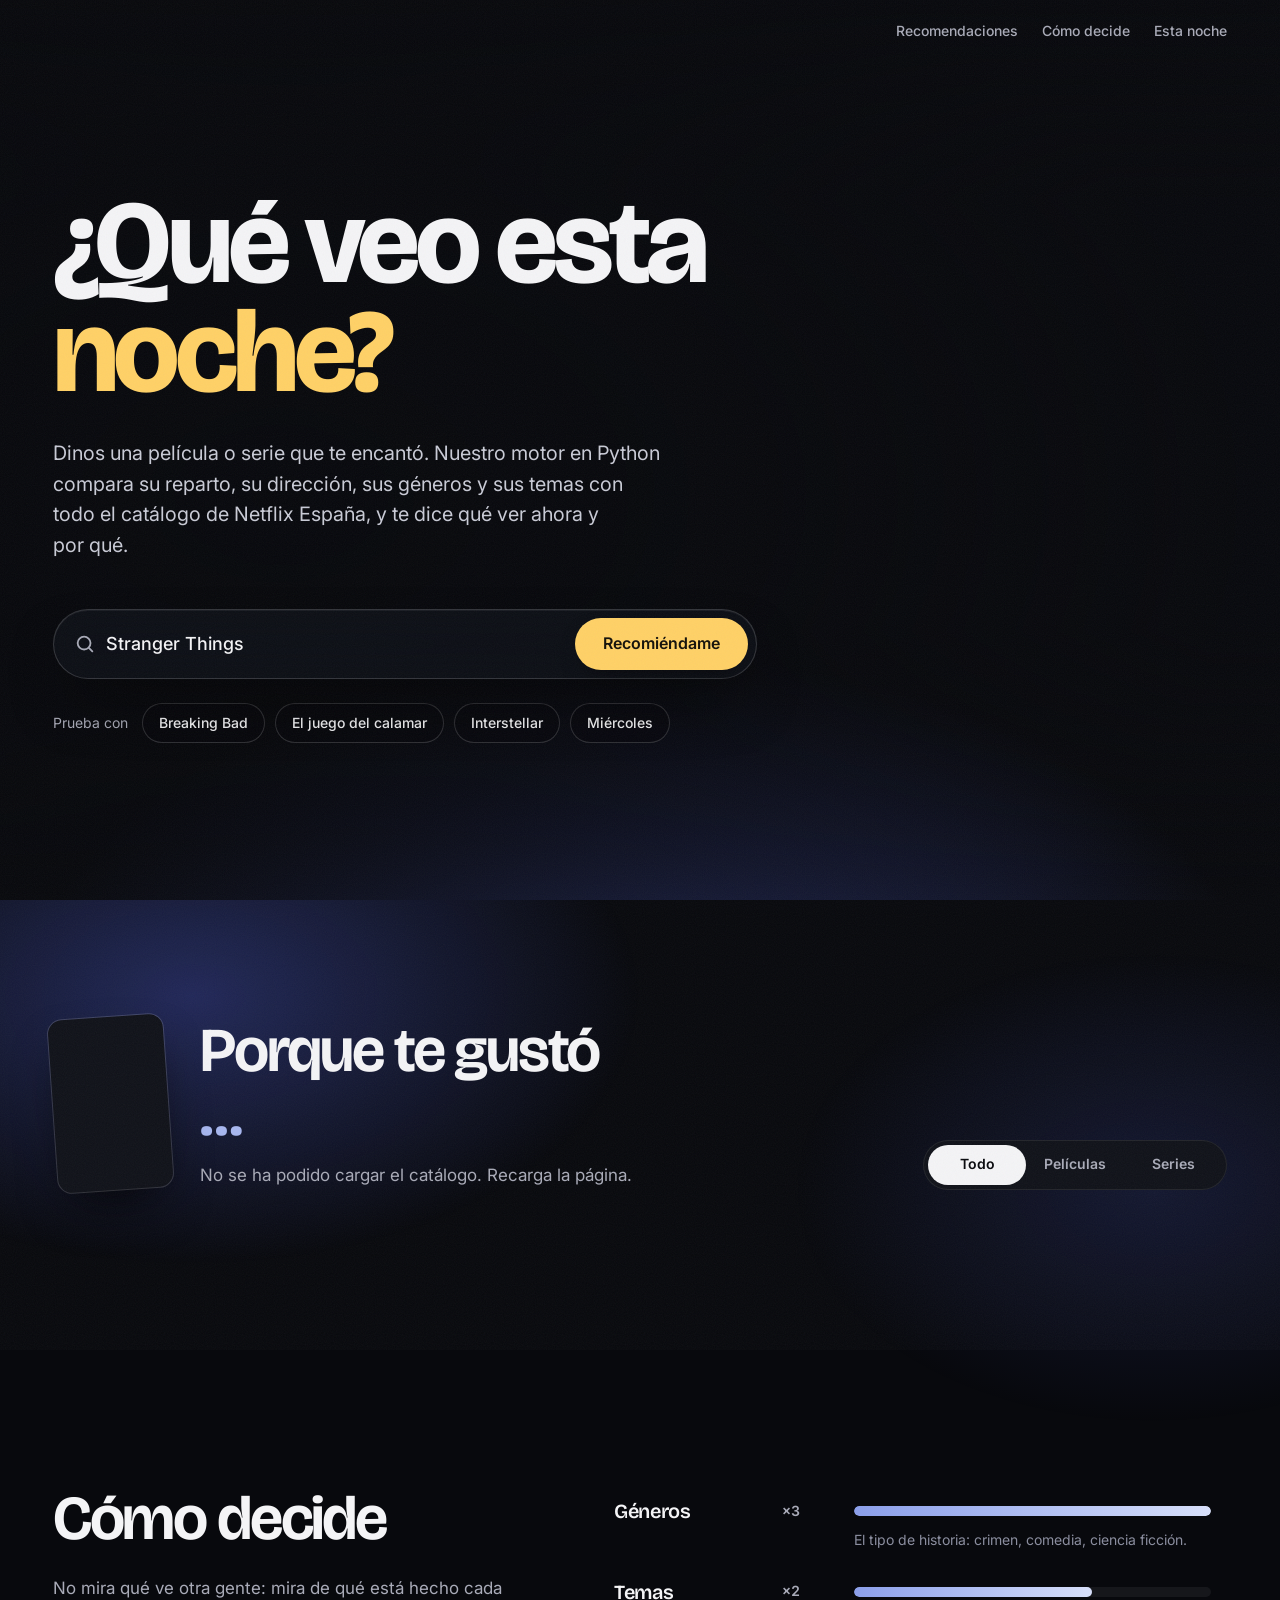
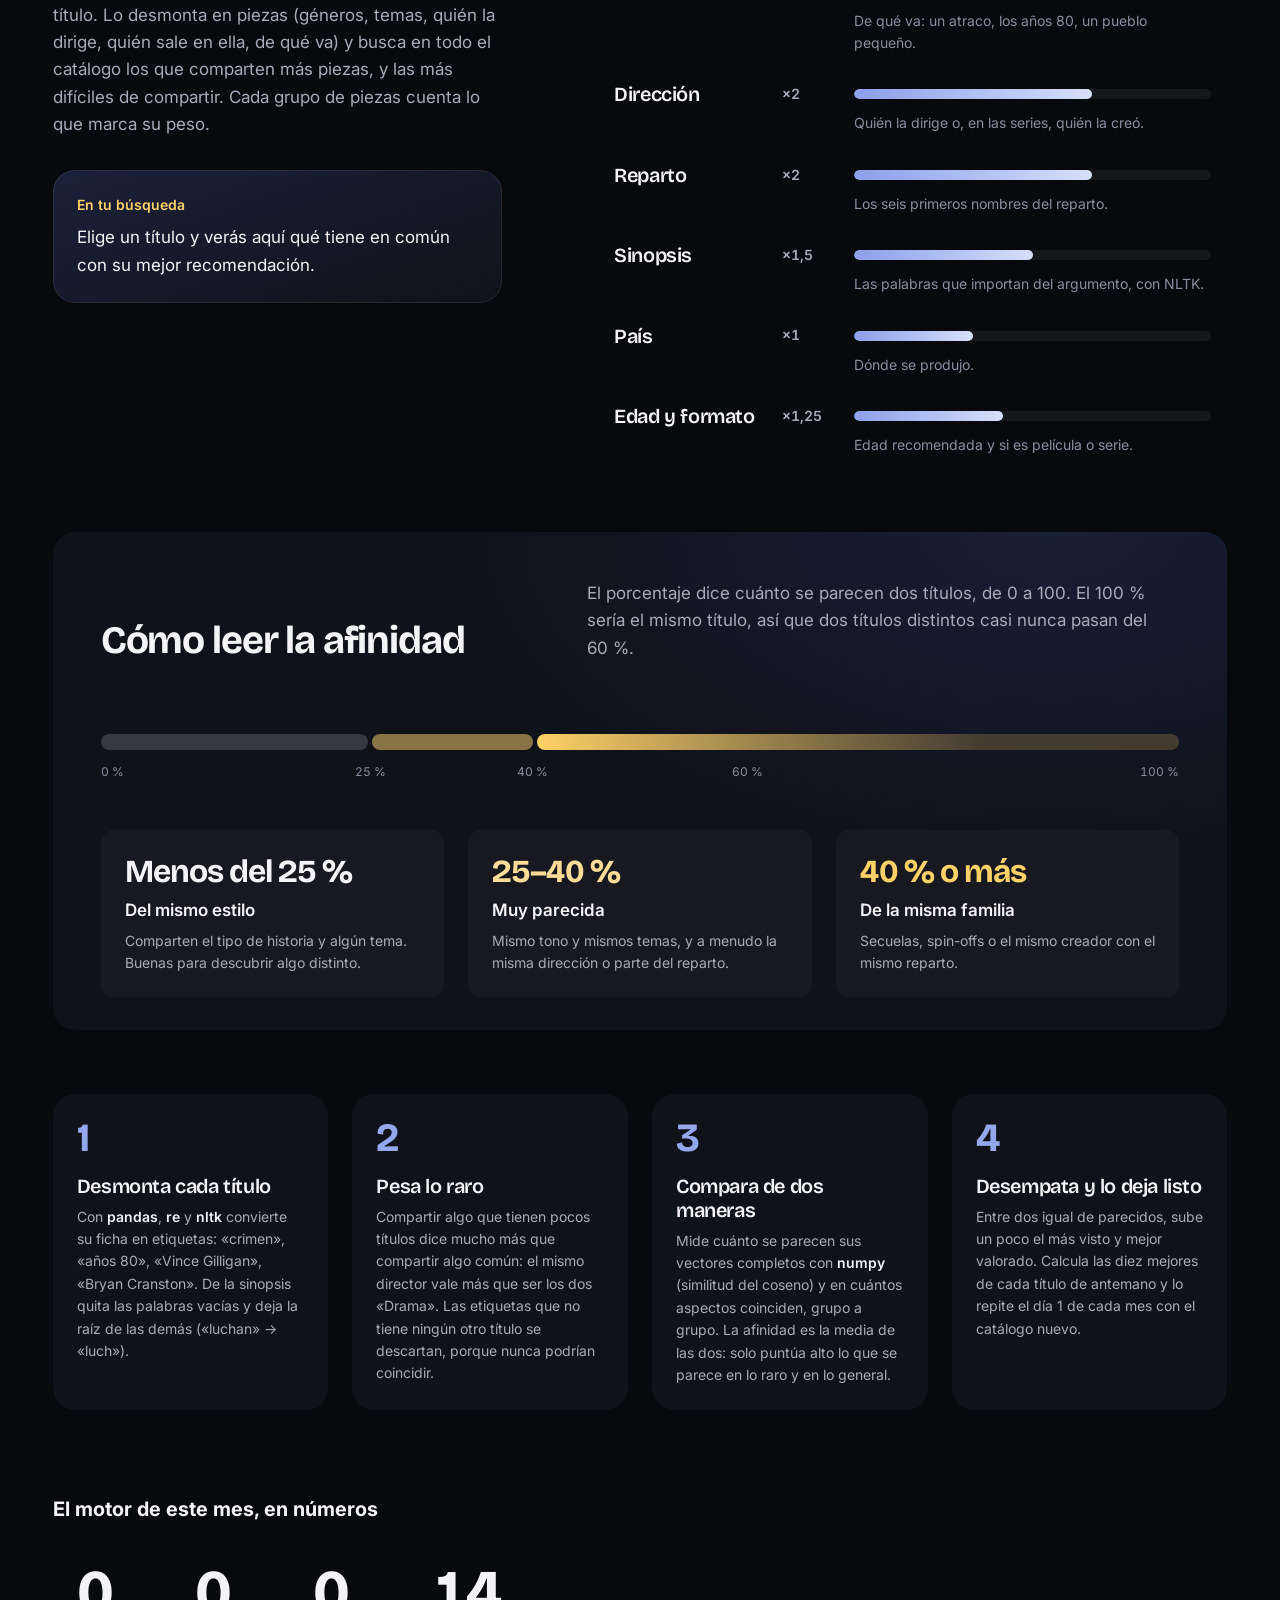
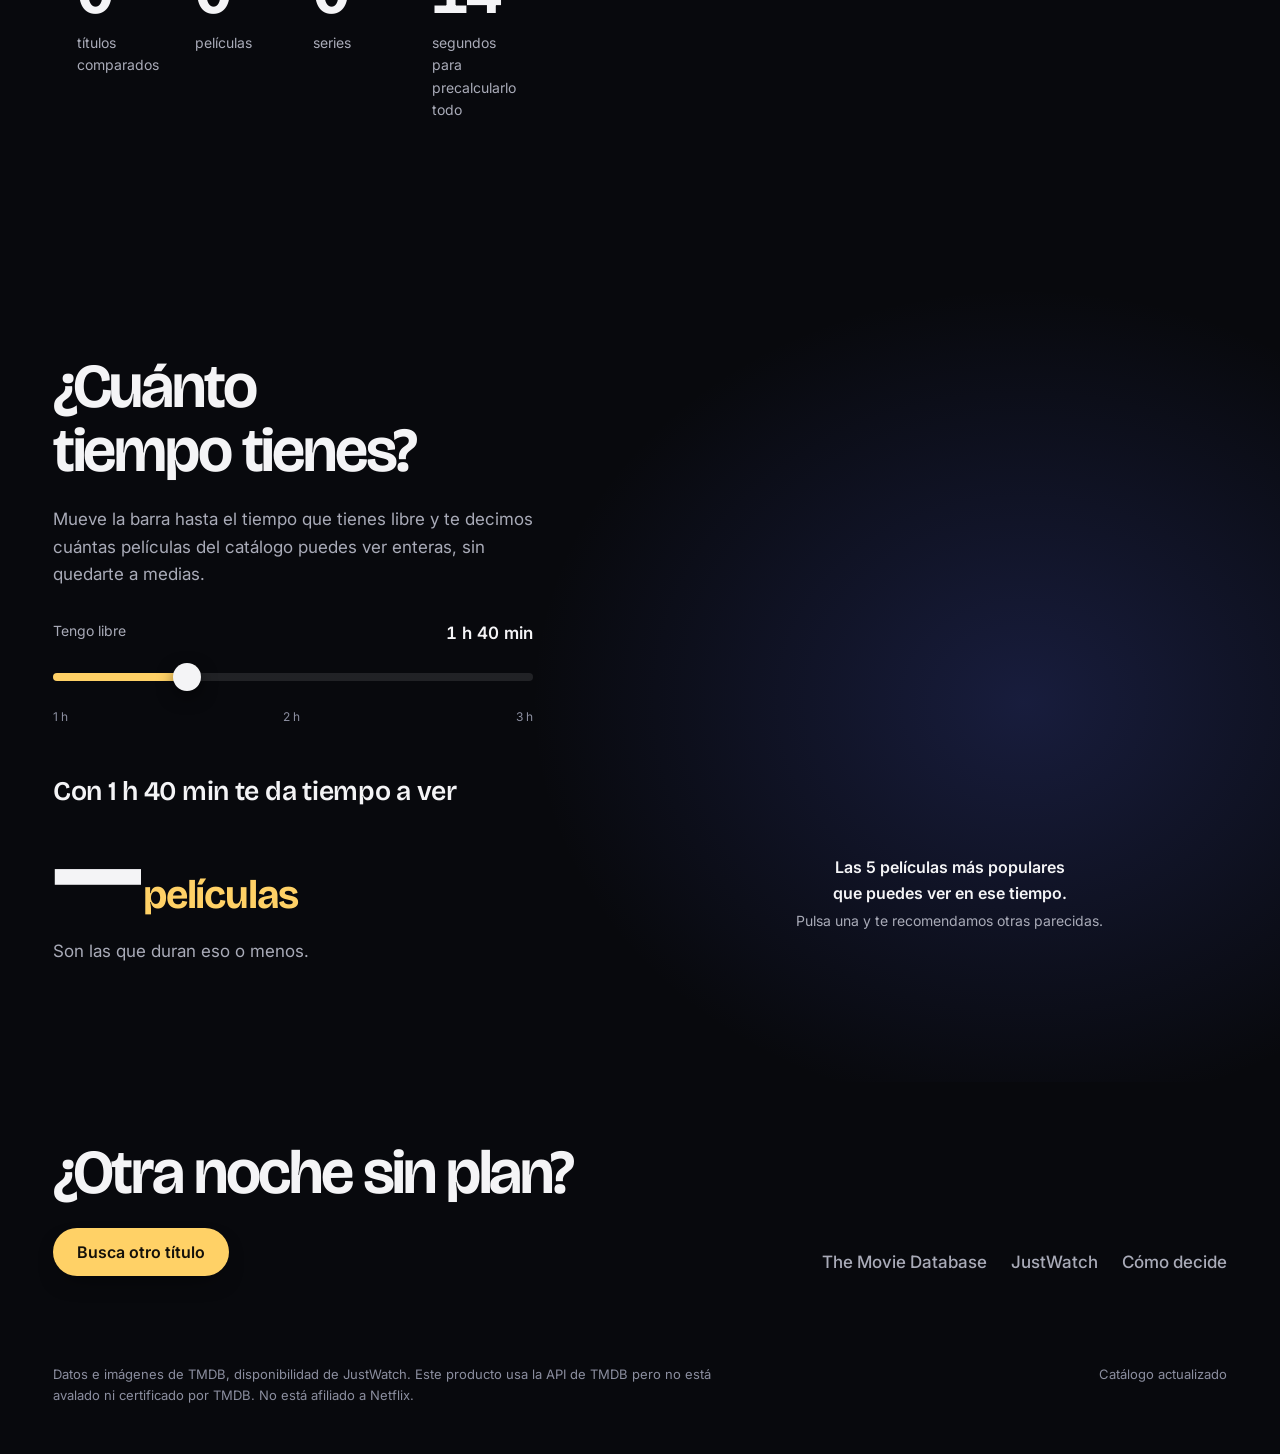
==== commit e1650f88: "seo(cabecera): título fijo «¿Qué veo ahora?» y favicon de carrete" ====
--- a/web/index.html
+++ b/web/index.html
@@ -3,7 +3,7 @@
 <head>
   <meta charset="utf-8">
   <meta name="viewport" content="width=device-width, initial-scale=1">
-  <title>¿Qué veo ahora? · Recomendaciones del catálogo de Netflix España</title>
+  <title>¿Qué veo ahora?</title>
   <meta name="description" content="Dinos una película o serie que te encantó y te decimos qué ver ahora en el catálogo actual de Netflix España, y por qué.">
   <meta property="og:title" content="¿Qué veo ahora?">
   <meta property="og:description" content="Si te gustó una película o serie, te decimos qué ver ahora en Netflix España, y por qué.">
@@ -160,12 +160,15 @@
           </li>
         </ol>
 
+        <div class="cifras-marco">
+          <h3 class="cifras-titulo">El motor de este mes, en números</h3>
         <dl class="cifras" id="cifras">
           <div><dt>títulos comparados</dt><dd data-cuenta="0">—</dd></div>
           <div><dt>películas</dt><dd data-cuenta="0">—</dd></div>
           <div><dt>series</dt><dd data-cuenta="0">—</dd></div>
           <div><dt>segundos para precalcularlo todo</dt><dd data-cuenta="14">14</dd></div>
         </dl>
+        </div>
       </div>
     </section>
 
--- a/web/estilo.css
+++ b/web/estilo.css
@@ -725,9 +725,10 @@
 .cifras {
   grid-column: 1 / -1;
   display: grid; grid-template-columns: repeat(4, minmax(0, 1fr)); gap: var(--e3);
-  margin: 0; padding-top: var(--e4);
-}
-.cifras div { display: flex; flex-direction: column-reverse; justify-content: start; gap: .5rem; }
+  margin: 0; padding-top: var(--e2);
+}
+/* Mismo sangrado que el texto de las tarjetas de arriba, para que cada cifra quede alineada con su paso. */
+.cifras div { display: flex; flex-direction: column-reverse; justify-content: start; gap: .5rem; padding-inline: var(--e3); }
 .cifras dd { margin: 0; font: 700 clamp(2.5rem, 1.8rem + 2.6vw, 4.5rem)/1 var(--display); letter-spacing: -.04em; font-variant-numeric: tabular-nums; }
 .cifras dt { color: var(--texto-2); font-size: var(--t-pequeno); }
 
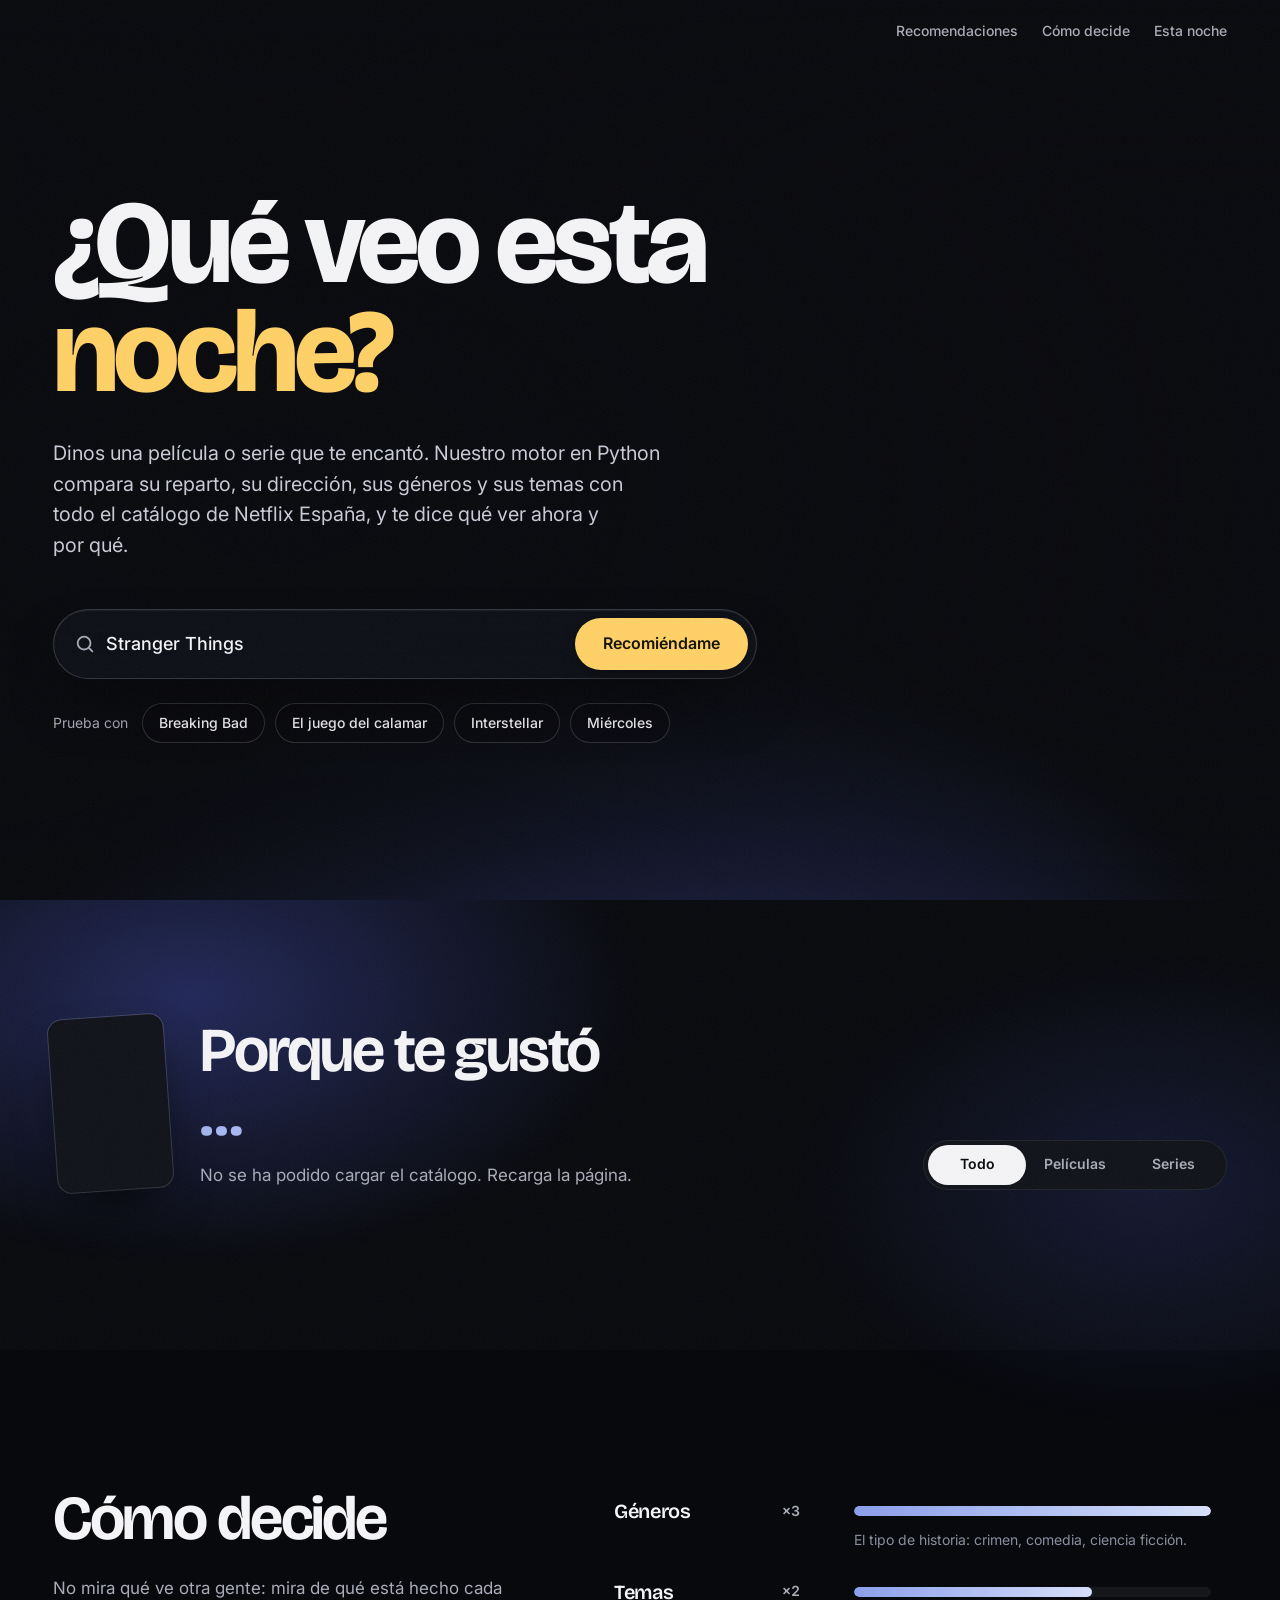
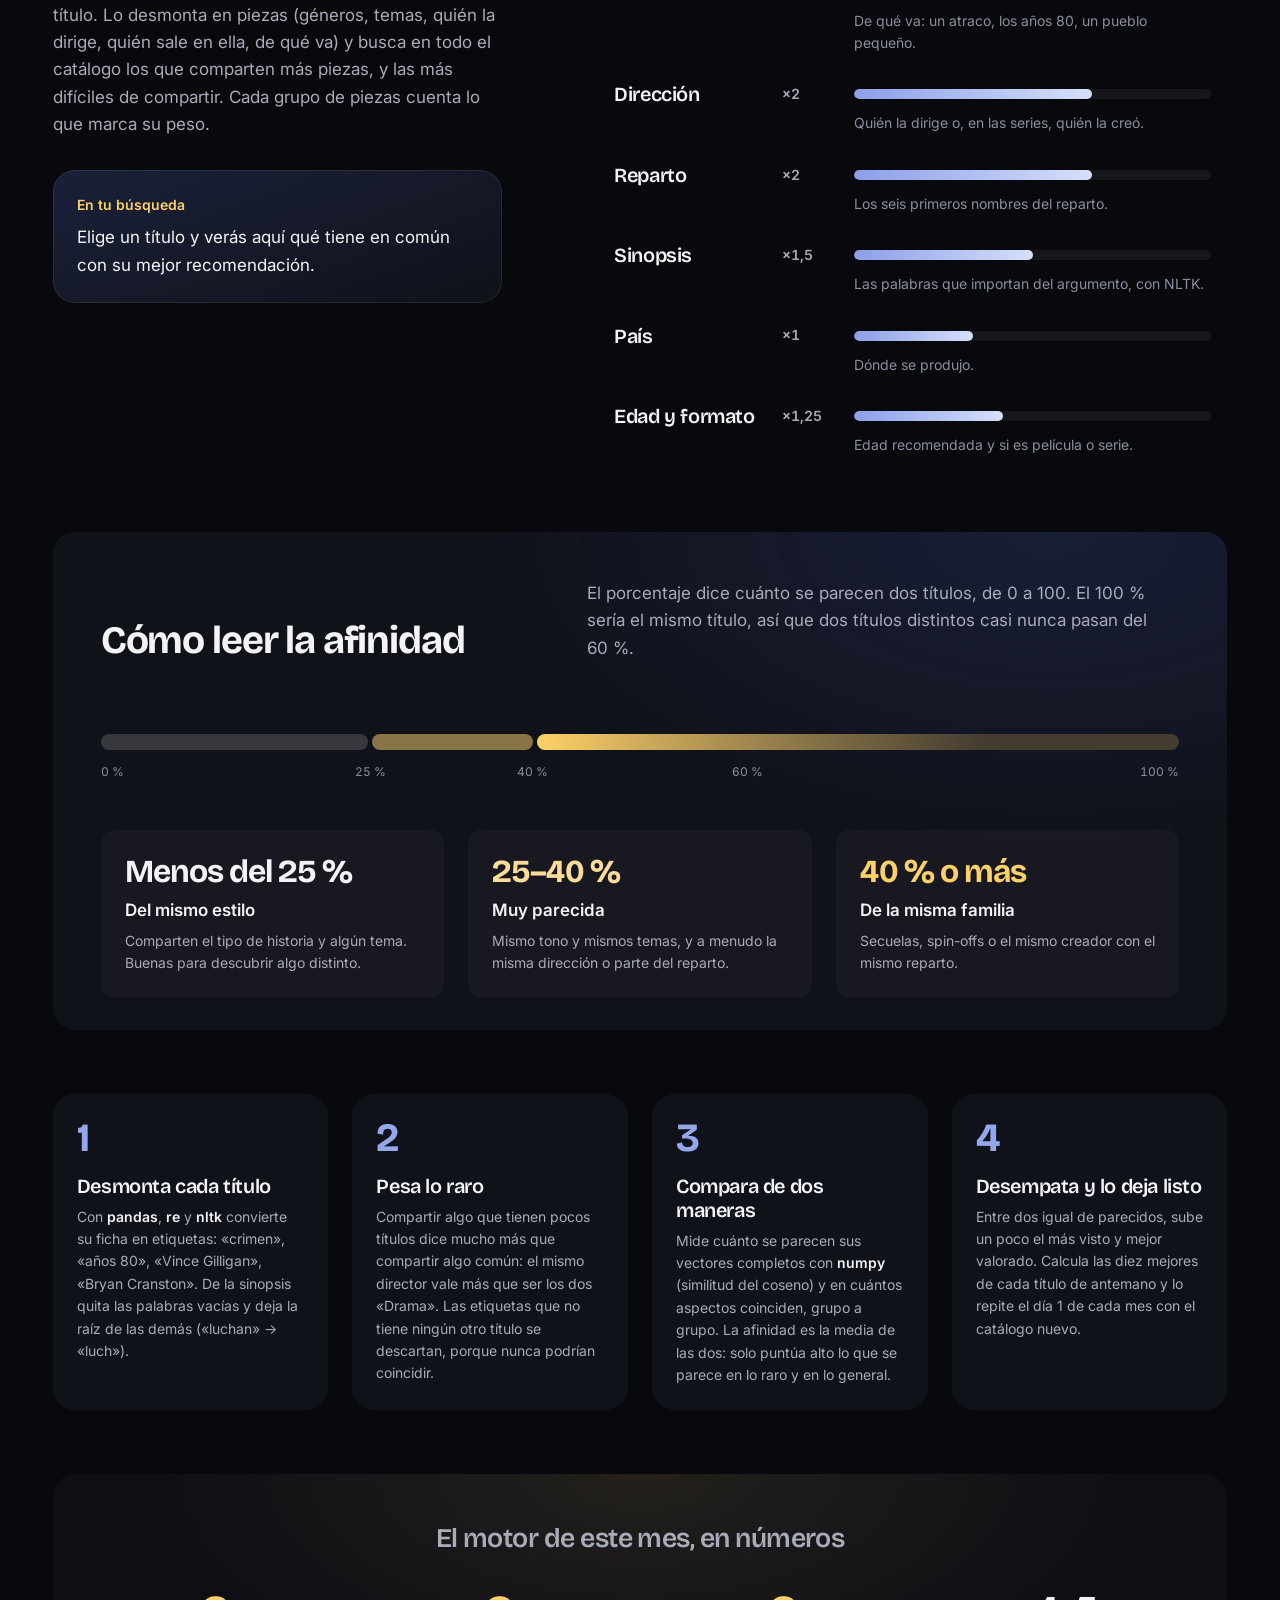
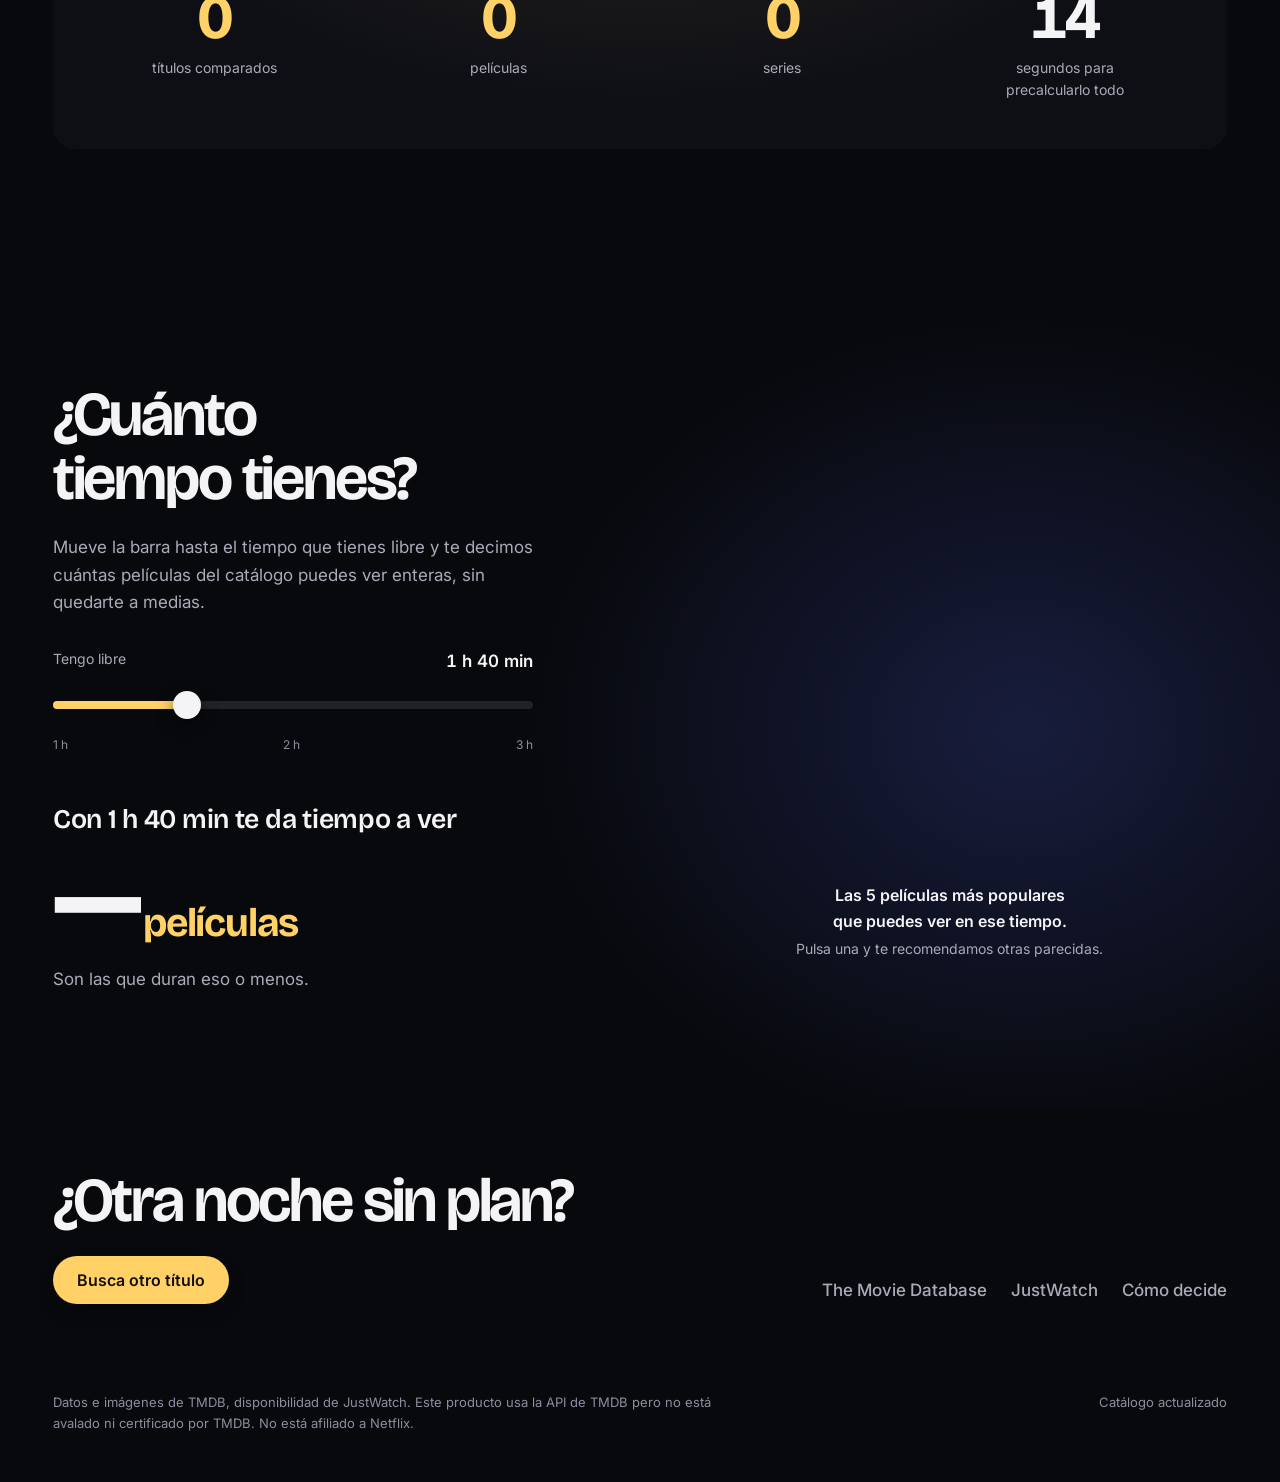
==== commit f11ba53e: "style(como): separa las cifras en un panel propio Los cuatro números del catálogo se confundían con " ====
--- a/web/index.html
+++ b/web/index.html
@@ -3,7 +3,7 @@
 <head>
   <meta charset="utf-8">
   <meta name="viewport" content="width=device-width, initial-scale=1">
-  <title>¿Qué veo ahora?</title>
+  <title>¿Qué veo ahora? · Recomendaciones del catálogo de Netflix España</title>
   <meta name="description" content="Dinos una película o serie que te encantó y te decimos qué ver ahora en el catálogo actual de Netflix España, y por qué.">
   <meta property="og:title" content="¿Qué veo ahora?">
   <meta property="og:description" content="Si te gustó una película o serie, te decimos qué ver ahora en Netflix España, y por qué.">
--- a/web/estilo.css
+++ b/web/estilo.css
@@ -722,19 +722,30 @@
 .pesos li.coincide .peso-barra span { background: var(--luz); }
 .pesos li.coincide .peso-nombre::after { content: " ✓"; color: var(--luz); font-size: .9em; }
 
-.cifras {
+/* Las cifras no son un paso más: van en su propio panel, centradas, con otra luz. */
+.cifras-marco {
   grid-column: 1 / -1;
-  display: grid; grid-template-columns: repeat(4, minmax(0, 1fr)); gap: var(--e3);
-  margin: 0; padding-top: var(--e2);
-}
-/* Mismo sangrado que el texto de las tarjetas de arriba, para que cada cifra quede alineada con su paso. */
-.cifras div { display: flex; flex-direction: column-reverse; justify-content: start; gap: .5rem; padding-inline: var(--e3); }
-.cifras dd { margin: 0; font: 700 clamp(2.5rem, 1.8rem + 2.6vw, 4.5rem)/1 var(--display); letter-spacing: -.04em; font-variant-numeric: tabular-nums; }
-.cifras dt { color: var(--texto-2); font-size: var(--t-pequeno); }
+  margin-top: 0;
+  padding: var(--e5) var(--e4);
+  border-radius: var(--radio-g);
+  background:
+    radial-gradient(ellipse 60% 120% at 50% 0%, color-mix(in oklab, var(--luz) 9%, transparent), transparent 70%),
+    color-mix(in oklab, var(--superficie) 70%, var(--fondo));
+  text-align: center;
+}
+.cifras-titulo { margin: 0 0 var(--e4); font: 600 var(--t-h3)/1.2 var(--display); letter-spacing: -.02em; color: var(--texto-2); }
+.cifras { display: grid; grid-template-columns: repeat(4, minmax(0, 1fr)); gap: var(--e4) var(--e3); margin: 0; }
+/* El número arriba y la etiqueta debajo, todos los números a la misma altura aunque la etiqueta ocupe dos líneas. */
+.cifras div { display: flex; flex-direction: column; justify-content: start; align-items: center; gap: .5rem; }
+.cifras dd { order: -1; }
+.cifras dd { margin: 0; font: 700 clamp(2.5rem, 1.8rem + 2.6vw, 4.5rem)/1 var(--display); letter-spacing: -.04em; font-variant-numeric: tabular-nums; color: var(--luz); }
+.cifras div:last-child dd { color: var(--texto); }
+.cifras dt { color: var(--texto-2); font-size: var(--t-pequeno); max-width: 12rem; text-wrap: balance; }
 
 @media (max-width: 960px) {
   .como-rejilla { grid-template-columns: 1fr; }
-  .cifras { grid-template-columns: repeat(2, minmax(0, 1fr)); row-gap: var(--e4); }
+  .cifras { grid-template-columns: repeat(2, minmax(0, 1fr)); }
+  .cifras-marco { padding: var(--e4) var(--e3); }
   .pasos { grid-template-columns: repeat(2, minmax(0, 1fr)); }
   .escala-cabeza { grid-template-columns: 1fr; }
   .zonas { grid-template-columns: 1fr; }
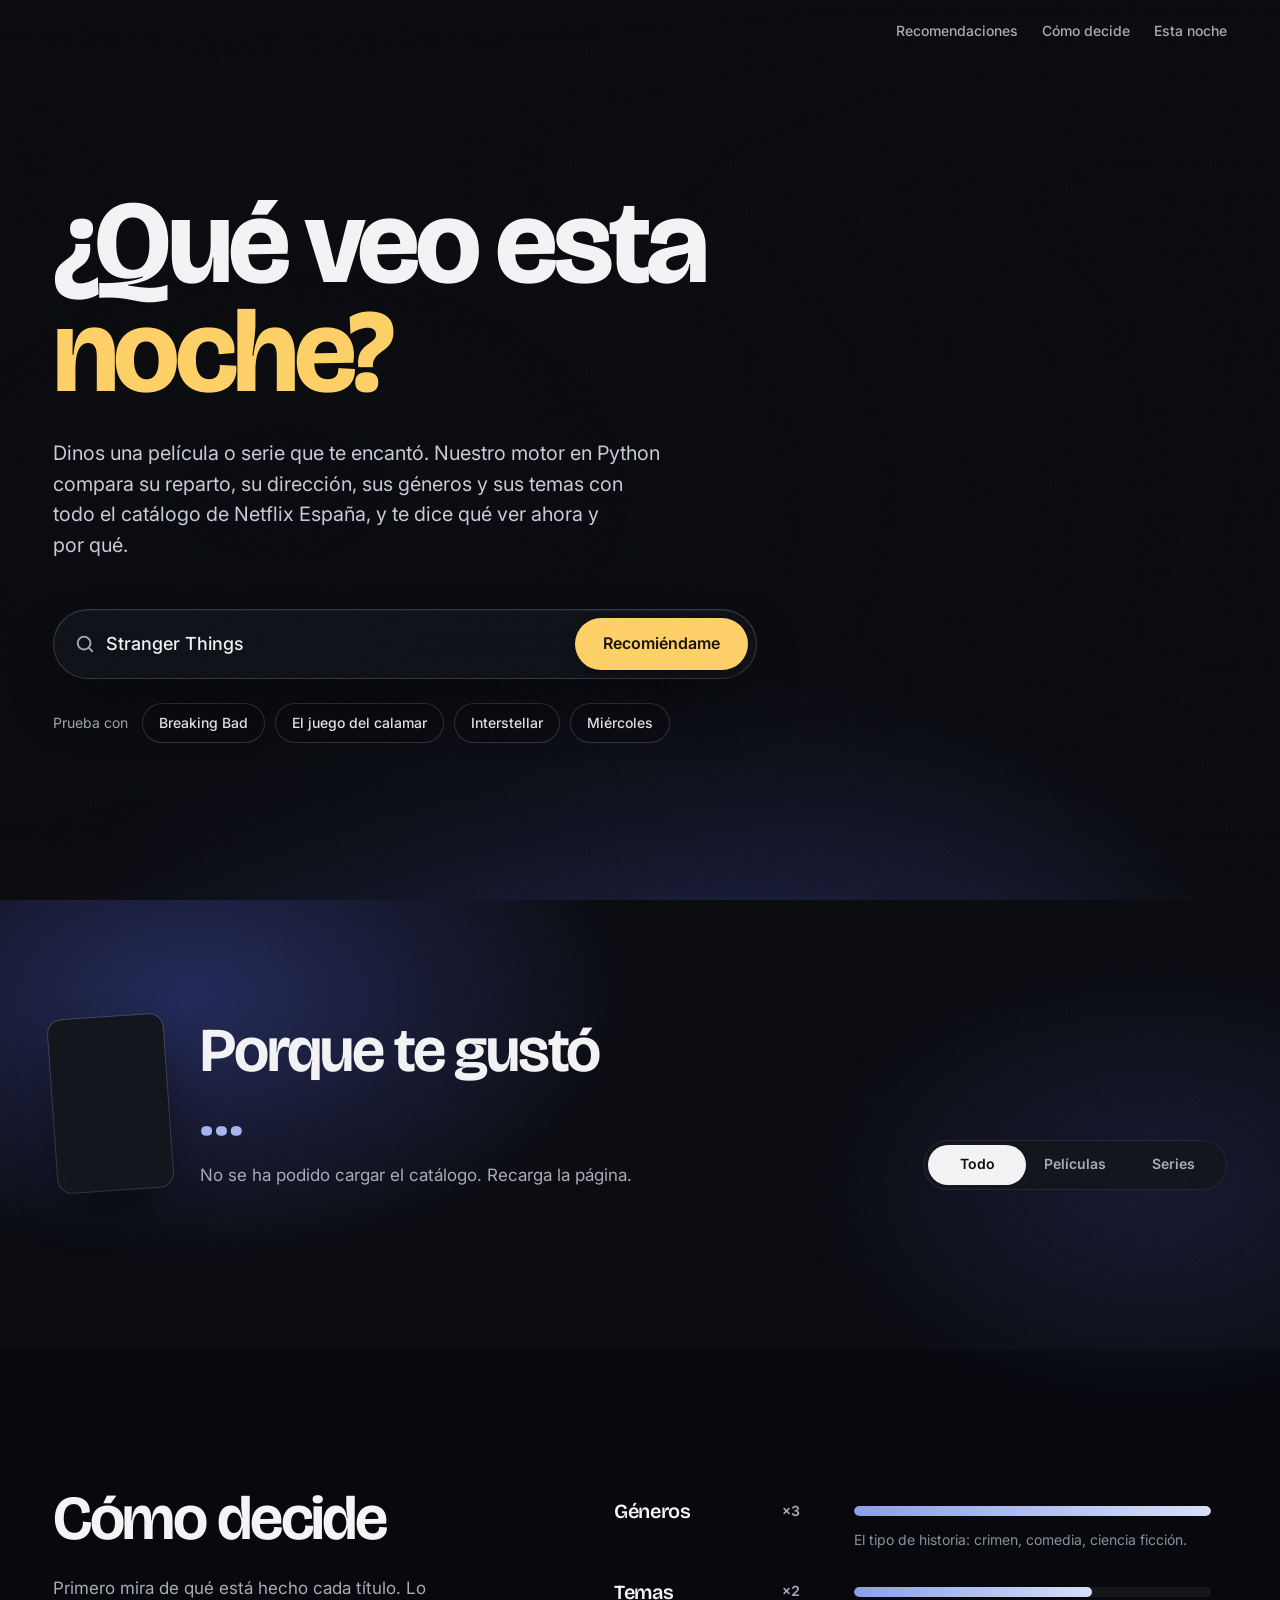
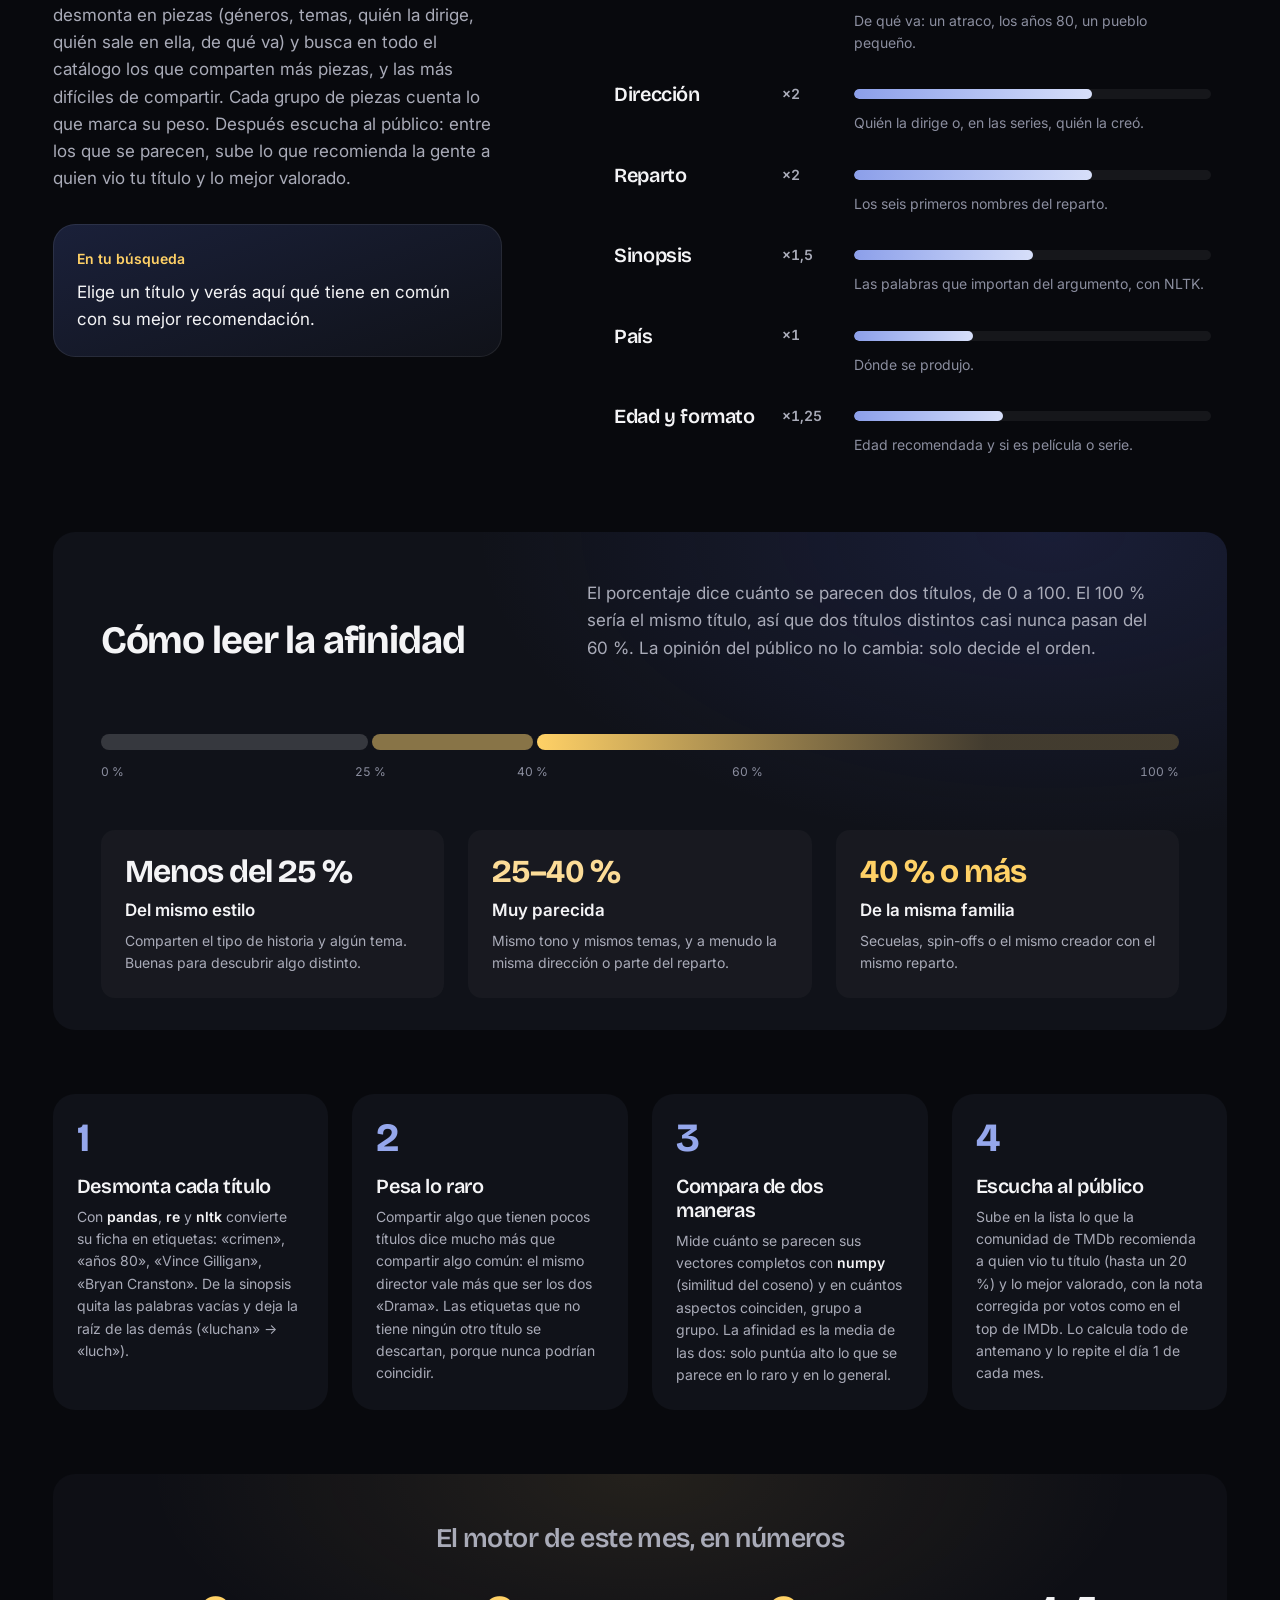
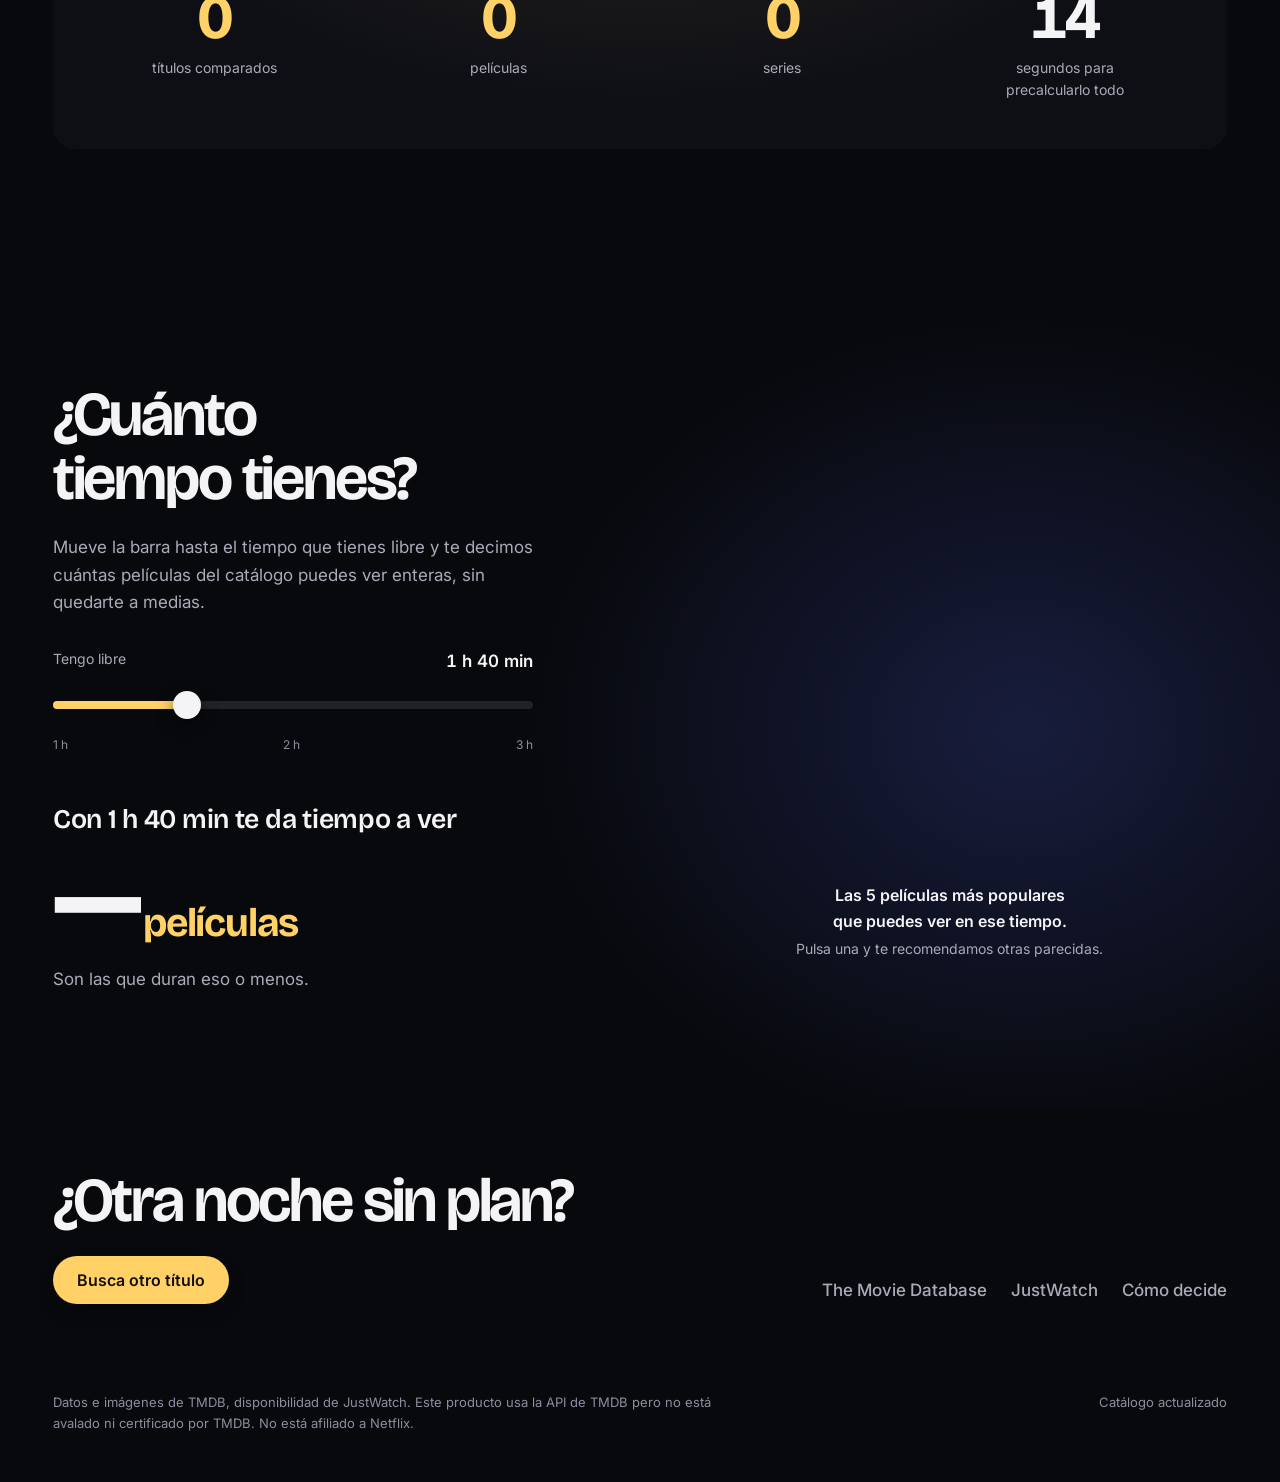
==== commit d0eb6d8e: "feat(recomendaciones): muestra la nota y lo que recomienda el público" ====
--- a/web/index.html
+++ b/web/index.html
@@ -3,7 +3,7 @@
 <head>
   <meta charset="utf-8">
   <meta name="viewport" content="width=device-width, initial-scale=1">
-  <title>¿Qué veo ahora? · Recomendaciones del catálogo de Netflix España</title>
+  <title>¿Qué veo ahora?</title>
   <meta name="description" content="Dinos una película o serie que te encantó y te decimos qué ver ahora en el catálogo actual de Netflix España, y por qué.">
   <meta property="og:title" content="¿Qué veo ahora?">
   <meta property="og:description" content="Si te gustó una película o serie, te decimos qué ver ahora en Netflix España, y por qué.">
@@ -11,6 +11,8 @@
   <meta name="theme-color" content="#08090d">
   <meta name="color-scheme" content="dark">
   <link rel="icon" href="favicon.svg" type="image/svg+xml">
+  <link rel="apple-touch-icon" href="apple-touch-icon.png">
+  <link rel="manifest" href="manifest.webmanifest">
   <link rel="preconnect" href="https://fonts.googleapis.com">
   <link rel="preconnect" href="https://fonts.gstatic.com" crossorigin>
   <link rel="preconnect" href="https://image.tmdb.org" crossorigin>
@@ -88,7 +90,7 @@
       <div class="contenedor como-rejilla">
         <div class="como-texto">
           <h2 id="titulo-como" class="h2">Cómo decide</h2>
-          <p class="como-intro">No mira qué ve otra gente: mira de qué está hecho cada título. Lo desmonta en piezas (géneros, temas, quién la dirige, quién sale en ella, de qué va) y busca en todo el catálogo los que comparten más piezas, y las más difíciles de compartir. Cada grupo de piezas cuenta lo que marca su peso.</p>
+          <p class="como-intro">Primero mira de qué está hecho cada título. Lo desmonta en piezas (géneros, temas, quién la dirige, quién sale en ella, de qué va) y busca en todo el catálogo los que comparten más piezas, y las más difíciles de compartir. Cada grupo de piezas cuenta lo que marca su peso. Después escucha al público: entre los que se parecen, sube lo que recomienda la gente a quien vio tu título y lo mejor valorado.</p>
 
           <div class="en-vivo" id="en-vivo" aria-live="polite">
             <p class="en-vivo-titulo">En tu búsqueda</p>
@@ -109,7 +111,7 @@
         <div class="escala" id="escala" style="--valor:0">
           <div class="escala-cabeza">
             <h3 class="escala-titulo">Cómo leer la afinidad</h3>
-            <p class="escala-texto">El porcentaje dice cuánto se parecen dos títulos, de 0 a 100. El 100 % sería el mismo título, así que dos títulos distintos casi nunca pasan del 60 %.</p>
+            <p class="escala-texto">El porcentaje dice cuánto se parecen dos títulos, de 0 a 100. El 100 % sería el mismo título, así que dos títulos distintos casi nunca pasan del 60 %. La opinión del público no lo cambia: solo decide el orden.</p>
           </div>
 
           <div class="medidor" aria-hidden="true">
@@ -155,8 +157,8 @@
             <p>Mide cuánto se parecen sus vectores completos con <code>numpy</code> (similitud del coseno) y en cuántos aspectos coinciden, grupo a grupo. La afinidad es la media de las dos: solo puntúa alto lo que se parece en lo raro y en lo general.</p>
           </li>
           <li>
-            <h3>Desempata y lo deja listo</h3>
-            <p>Entre dos igual de parecidos, sube un poco el más visto y mejor valorado. Calcula las diez mejores de cada título de antemano y lo repite el día 1 de cada mes con el catálogo nuevo.</p>
+            <h3>Escucha al público</h3>
+            <p>Sube en la lista lo que la comunidad de TMDb recomienda a quien vio tu título (hasta un 20 %) y lo mejor valorado, con la nota corregida por votos como en el top de IMDb. Lo calcula todo de antemano y lo repite el día 1 de cada mes.</p>
           </li>
         </ol>
 
--- a/web/estilo.css
+++ b/web/estilo.css
@@ -461,7 +461,7 @@
 
 .motivos { display: flex; flex-wrap: wrap; gap: .5rem; margin: 0; padding: 0; list-style: none; }
 .motivos li {
-  display: inline-flex; gap: .375rem; align-items: baseline;
+  display: inline-flex; gap: .375rem; align-items: baseline; max-width: 100%;
   padding: .375rem .75rem;
   border-radius: 999px;
   background: rgb(255 255 255 / .06);
@@ -755,6 +755,11 @@
   .pasos { grid-template-columns: 1fr; }
   .medidor-ticks span:nth-child(3), .medidor-ticks span:nth-child(4) { font-size: .6875rem; }
   .pesos li { grid-template-columns: 1fr auto; grid-template-areas: "nombre valor" "barra barra" "texto texto"; row-gap: .5rem; padding-inline: .75rem; }
+  .escala { padding-inline: var(--e2); }
+  .zonas li { padding: var(--e2) var(--e3); }
+  .zonas li.activa .zona-nombre::after { content: "Tu búsqueda"; display: block; margin-top: .125rem; font-size: var(--t-pequeno); }
+  .pasos li { display: grid; grid-template-columns: 2.25rem minmax(0, 1fr); column-gap: var(--e2); align-items: start; }
+  .pasos li::before { grid-row: span 2; margin: 0; font-size: 2rem; }
 }
 
 /* ---------- Esta noche ---------- */
@@ -882,7 +887,7 @@
 }
 .ficha-cuerpo {
   position: relative;
-  display: grid; grid-template-columns: 10rem 1fr; gap: var(--e4);
+  display: grid; grid-template-columns: 10rem minmax(0, 1fr); gap: var(--e4);
   padding: 0 var(--e5) var(--e5);
   margin-top: -6rem;
 }
@@ -892,11 +897,11 @@
   align-self: start;
 }
 .ficha-cartel img { width: 100%; height: 100%; object-fit: cover; }
-.ficha-info { padding-top: 4rem; display: grid; gap: var(--e2); align-content: start; }
+.ficha-info { min-width: 0; padding-top: 4rem; display: grid; grid-template-columns: minmax(0, 1fr); gap: var(--e2); align-content: start; overflow-wrap: anywhere; }
 .ficha-titulo { margin: 0; font: 700 clamp(1.75rem, 1.3rem + 1.6vw, 2.75rem)/1.02 var(--display); letter-spacing: -.035em; text-wrap: balance; }
 .ficha-meta { margin: 0; color: var(--texto-2); font-size: var(--t-pequeno); }
 .ficha-sinopsis { margin: 0; line-height: 1.65; }
-.ficha-datos { display: grid; grid-template-columns: auto 1fr; gap: .5rem var(--e3); margin: var(--e1) 0 0; font-size: .9375rem; }
+.ficha-datos { display: grid; grid-template-columns: auto minmax(0, 1fr); gap: .5rem var(--e3); margin: var(--e1) 0 0; font-size: .9375rem; }
 .ficha-datos dt { color: var(--texto-3); }
 .ficha-datos dd { margin: 0; }
 .ficha-acciones { display: flex; flex-wrap: wrap; align-items: center; gap: var(--e3); margin-top: var(--e2); }
@@ -910,9 +915,10 @@
 .ficha-cerrar:hover { background: rgb(8 9 13 / .9); transform: rotate(90deg); }
 .ficha-cerrar svg { width: 1.25rem; height: 1.25rem; fill: none; stroke: currentColor; stroke-width: 2; stroke-linecap: round; }
 @media (max-width: 640px) {
-  .ficha-cuerpo { grid-template-columns: 1fr; padding: 0 var(--e3) var(--e4); margin-top: -4rem; }
+  .ficha-cuerpo { grid-template-columns: minmax(0, 1fr); padding: 0 var(--e3) var(--e4); margin-top: -4rem; }
   .ficha-cartel { width: 7rem; }
   .ficha-info { padding-top: 0; }
+  .ficha-acciones .boton { width: 100%; white-space: normal; text-align: center; }
 }
 
 /* ---------- Revelado al hacer scroll ---------- */
@@ -936,3 +942,15 @@
   body::after { animation: none; }
   .js .pesos li, .js .pasos li, .js .escala .zonas li, .js .palabra, .js .revela, .js .portada-apoyo, .js .buscador, .js .ejemplos { opacity: 1; transform: none; filter: none; }
 }
+
+/* ---------- Opinión del público ---------- */
+
+.motivos li.motivo-publico { align-items: center; background: rgb(255 209 102 / .12); box-shadow: inset 0 0 0 1px rgb(255 209 102 / .35); color: var(--luz); font-weight: 600; }
+.motivo-publico svg, .cartel-publico svg { width: 1rem; height: 1rem; flex: none; fill: none; stroke: currentColor; stroke-width: 1.8; stroke-linecap: round; }
+.cartel-publico {
+  position: absolute; top: .625rem; right: .625rem; z-index: 1;
+  display: grid; place-items: center; width: 1.75rem; height: 1.75rem;
+  border-radius: 999px;
+  background: rgb(8 9 13 / .75); color: var(--luz);
+  backdrop-filter: blur(8px); -webkit-backdrop-filter: blur(8px);
+}
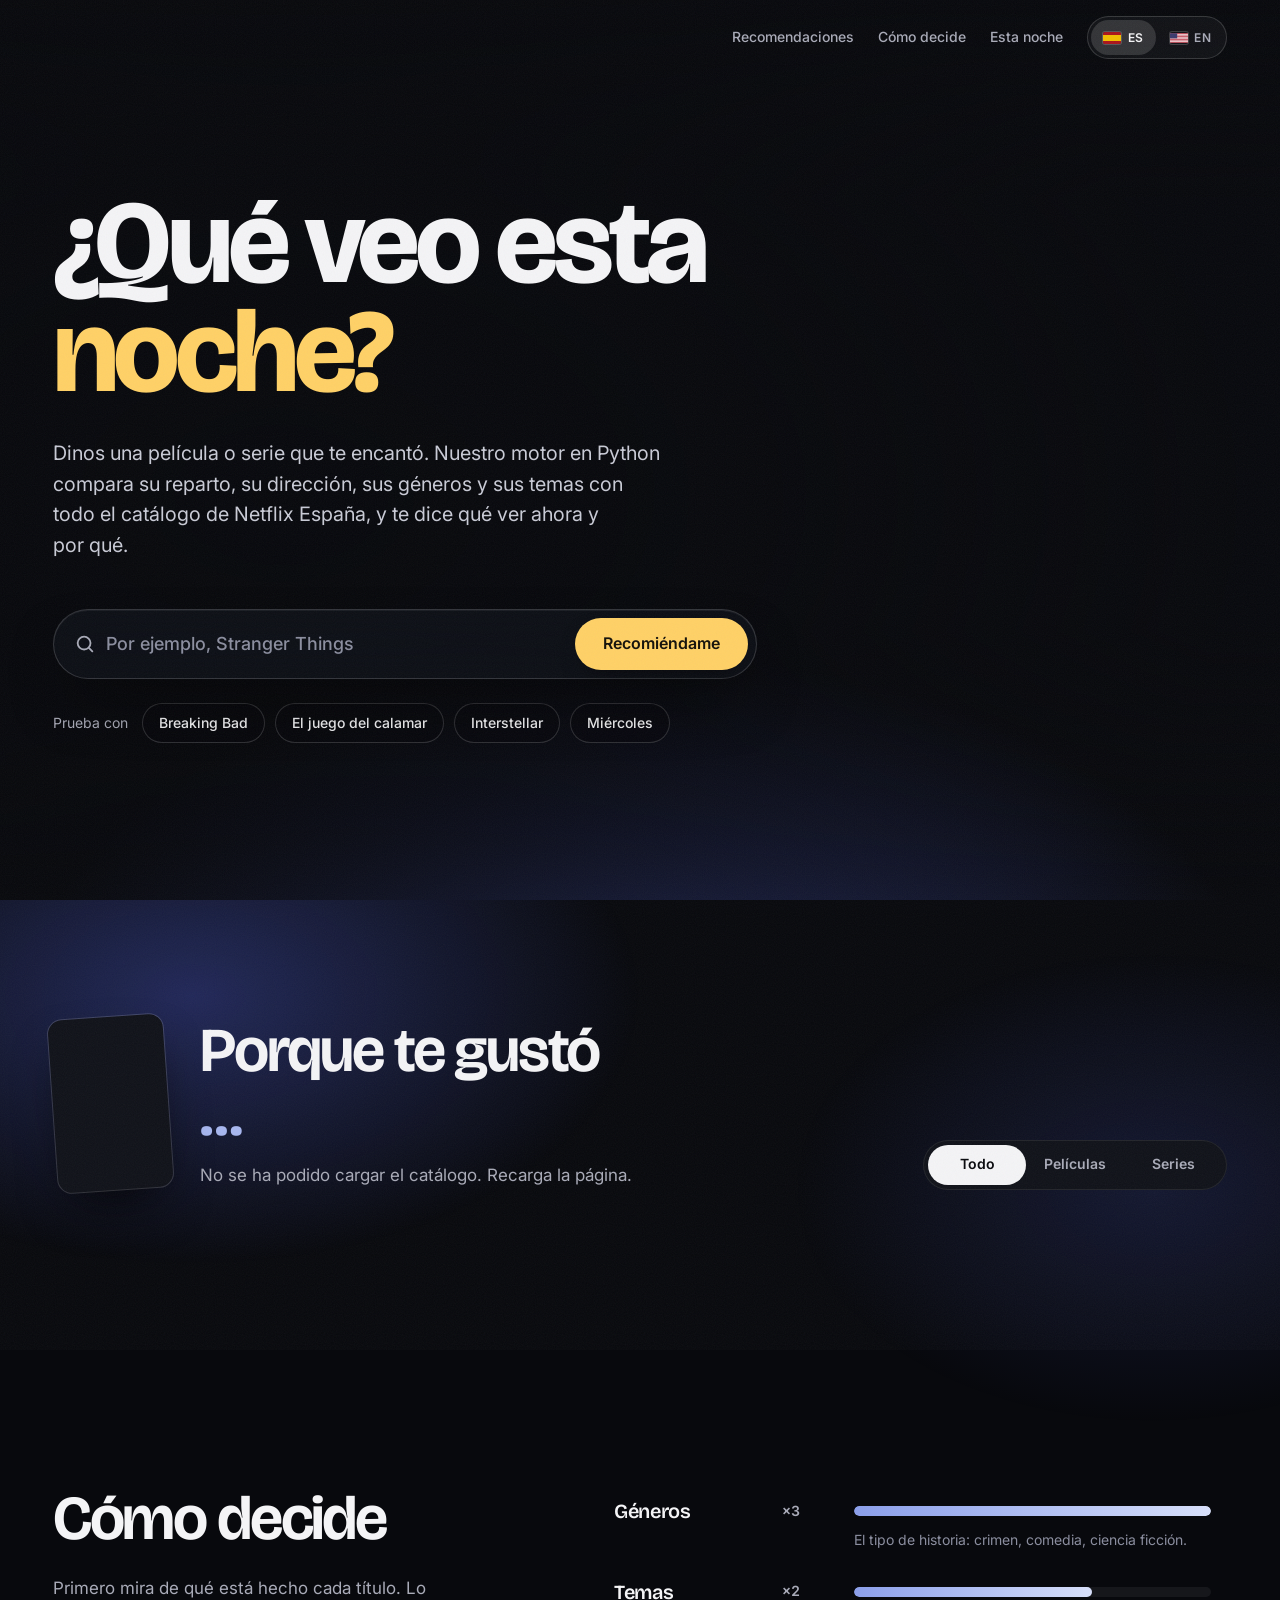
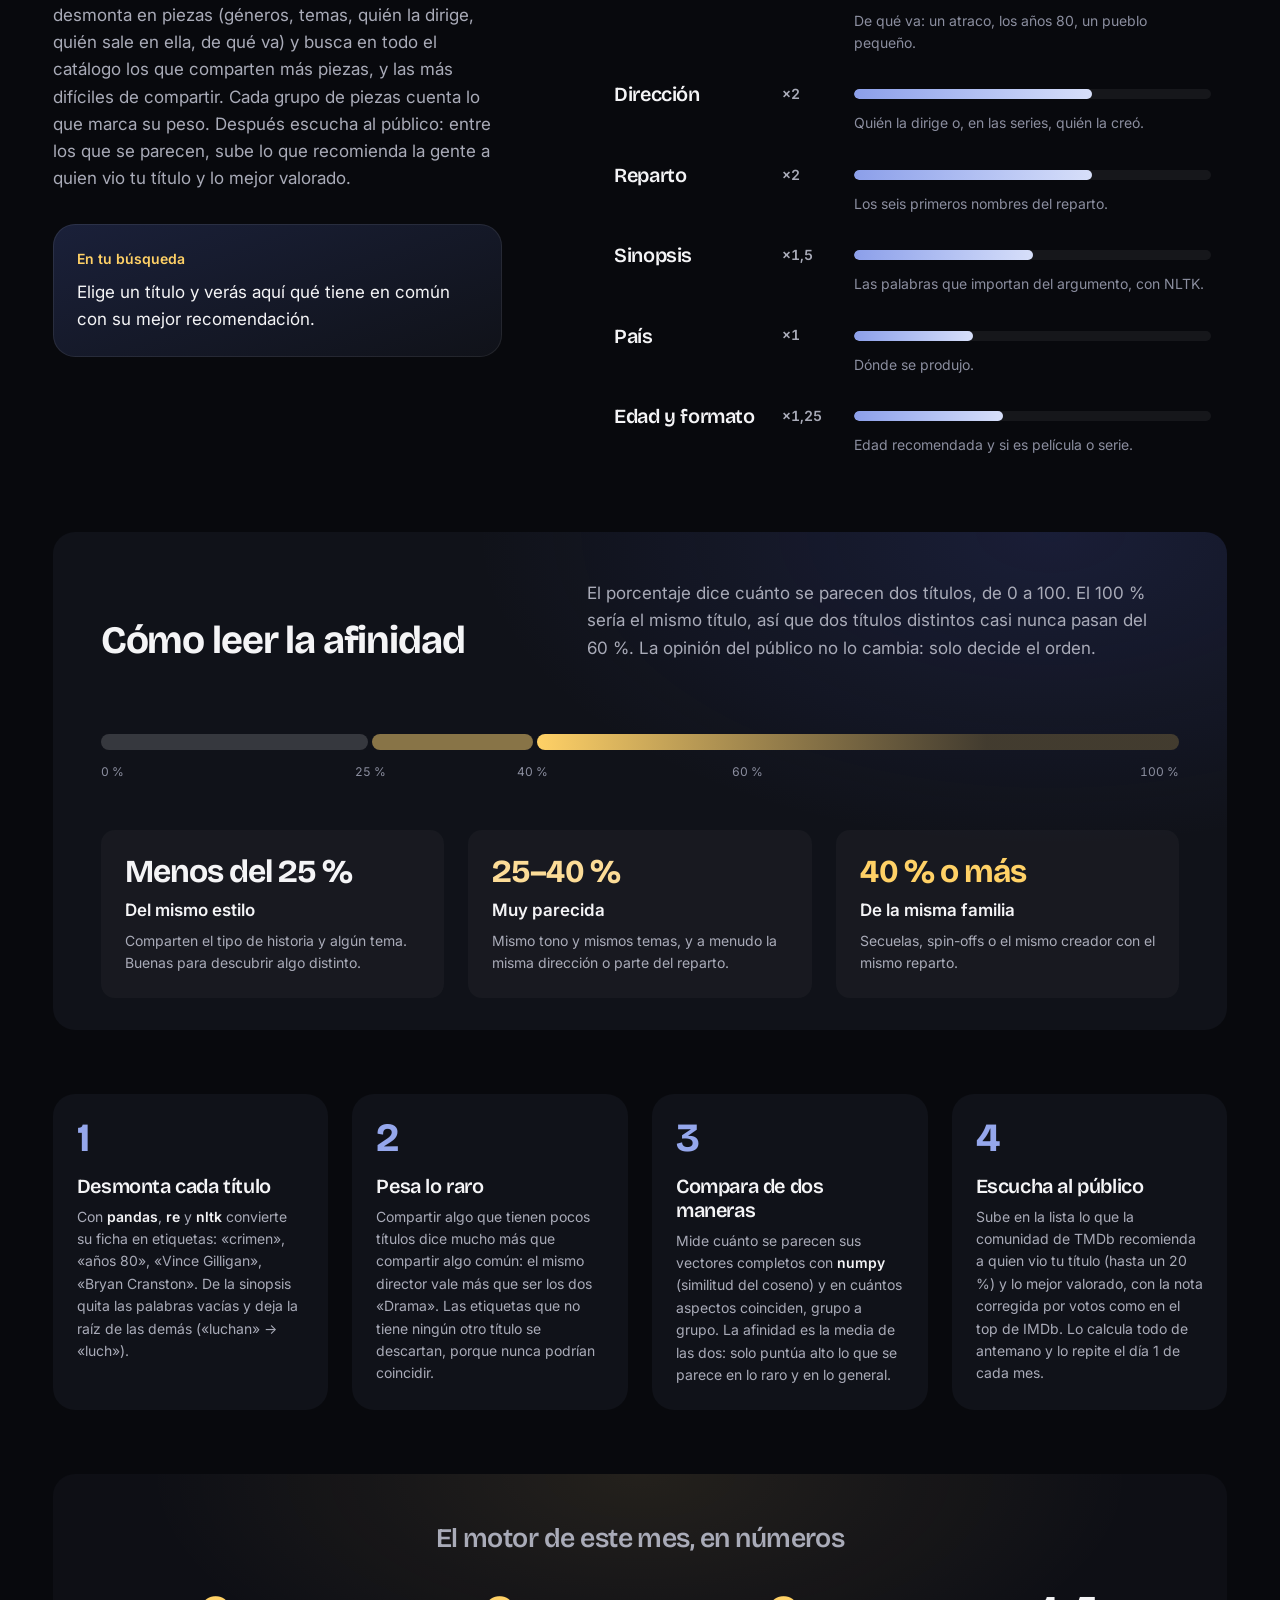
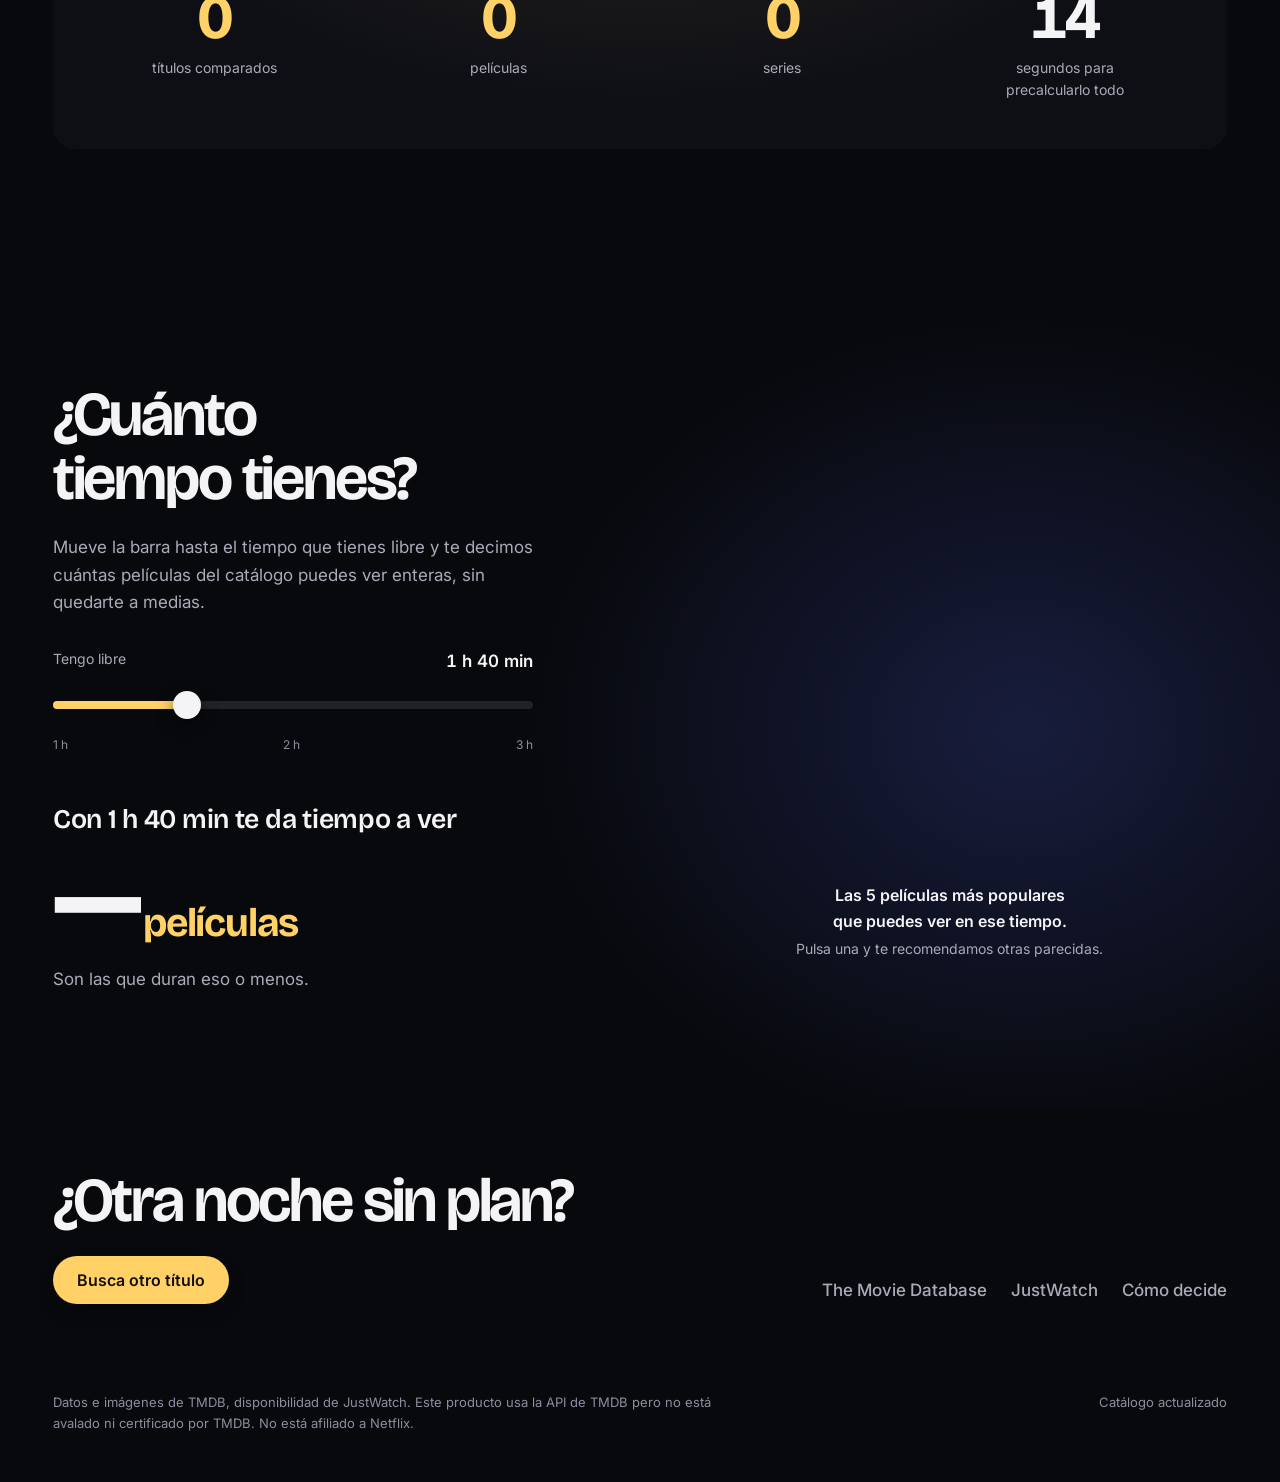
==== commit 5618220e: "feat(buscador): sugiere un título en vez de dejarlo escrito El buscador arrancaba con «Stranger Thin" ====
--- a/web/index.html
+++ b/web/index.html
@@ -13,6 +13,8 @@
   <link rel="icon" href="favicon.svg" type="image/svg+xml">
   <link rel="apple-touch-icon" href="apple-touch-icon.png">
   <link rel="manifest" href="manifest.webmanifest">
+  <link rel="alternate" hreflang="es" href="https://queveoahora.pages.dev/">
+  <link rel="alternate" hreflang="en" href="https://queveoahora.pages.dev/en/">
   <link rel="preconnect" href="https://fonts.googleapis.com">
   <link rel="preconnect" href="https://fonts.gstatic.com" crossorigin>
   <link rel="preconnect" href="https://image.tmdb.org" crossorigin>
@@ -29,6 +31,10 @@
       <a href="#como">Cómo decide</a>
       <a href="#noche">Esta noche</a>
     </nav>
+    <div class="idiomas" role="group" aria-label="Idioma">
+      <a href="/" lang="es" hreflang="es" aria-current="page" aria-label="Español: Netflix España"><svg viewBox="0 0 3 2" aria-hidden="true"><rect width="3" height="2" fill="#aa151b"/><rect y=".5" width="3" height="1" fill="#f1bf00"/></svg><span class="codigo">ES</span></a>
+      <a href="/en/" lang="en" hreflang="en" aria-label="English: Netflix US"><svg viewBox="0 0 19 10" aria-hidden="true"><rect width="19" height="10" fill="#fff"/><g fill="#b22234"><rect y="0.0" width="19" height="0.769"/><rect y="1.538" width="19" height="0.769"/><rect y="3.077" width="19" height="0.769"/><rect y="4.615" width="19" height="0.769"/><rect y="6.154" width="19" height="0.769"/><rect y="7.692" width="19" height="0.769"/><rect y="9.231" width="19" height="0.769"/></g><rect width="7.6" height="5.385" fill="#3c3b6e"/></svg><span class="codigo">EN</span></a>
+    </div>
   </header>
 
   <main>
@@ -49,8 +55,8 @@
         <form class="buscador" id="buscador" role="search" autocomplete="off">
           <label class="solo-lectores" for="entrada">Película o serie que te gustó</label>
           <svg class="buscador-icono" viewBox="0 0 24 24" aria-hidden="true"><circle cx="11" cy="11" r="7"/><path d="m20 20-3.5-3.5"/></svg>
-          <input id="entrada" class="entrada" type="text" name="q" value="Stranger Things" spellcheck="false"
-                 placeholder="Una película o serie que te gustó"
+          <input id="entrada" class="entrada" type="text" name="q" spellcheck="false"
+                 placeholder="Por ejemplo, Stranger Things"
                  role="combobox" aria-expanded="false" aria-controls="sugerencias" aria-autocomplete="list">
           <button class="boton" type="submit">Recomiéndame</button>
           <ul id="sugerencias" class="sugerencias" role="listbox" aria-label="Títulos del catálogo" hidden></ul>
--- a/web/estilo.css
+++ b/web/estilo.css
@@ -158,10 +158,26 @@
 }
 .barra nav a:hover { color: var(--texto); }
 .barra nav a:hover::after { transform: scaleX(1); transform-origin: left; }
+/* Selector de idioma: castellano (Netflix España) o inglés (Netflix USA) */
+.idiomas {
+  display: flex; gap: 2px; padding: 3px; flex: none;
+  border: 1px solid var(--linea-fuerte); border-radius: 999px; background: rgb(255 255 255 / .04);
+}
+.idiomas a {
+  display: flex; align-items: center; gap: .4rem; padding: .5rem .75rem; border-radius: 999px;
+  font-size: .75rem; font-weight: 600; letter-spacing: .04em; color: var(--texto-2); text-decoration: none;
+  transition: background-color .25s, color .25s;
+}
+.idiomas a:hover { color: var(--texto); background: rgb(255 255 255 / .06); }
+.idiomas a[aria-current="page"] { color: var(--texto); background: rgb(255 255 255 / .14); }
+.idiomas svg { width: 1.125rem; height: .75rem; flex: none; border-radius: 2px; box-shadow: 0 0 0 1px rgb(255 255 255 / .18); }
 @media (max-width: 560px) {
-  .barra { justify-content: center; }
-  .barra nav { gap: var(--e3); }
-  .barra nav a { font-size: .8125rem; }
+  /* En el móvil solo caben las banderas: el nombre del idioma va en el aria-label del enlace */
+  .barra { justify-content: space-between; gap: .75rem; padding-inline: 1rem; }
+  .barra nav { gap: .875rem; }
+  .barra nav a { font-size: .75rem; white-space: nowrap; }
+  .idiomas a { padding: .5rem; }
+  .idiomas .codigo { display: none; }
 }
 
 /* ---------- Portada ---------- */
@@ -271,7 +287,8 @@
   border: 0; background: none; outline: none;
   font-size: 1.125rem; font-weight: 500;
 }
-.entrada::placeholder { color: var(--texto-3); }
+.entrada::placeholder { color: var(--texto-3); transition: color .2s; }
+.buscador:focus-within .entrada::placeholder { color: transparent; } /* la sugerencia se va al pulsar en el buscador */
 .buscador .entrada:focus-visible { outline: none; }
 .buscador .boton { min-height: 3.25rem; padding-inline: 1.75rem; }
 
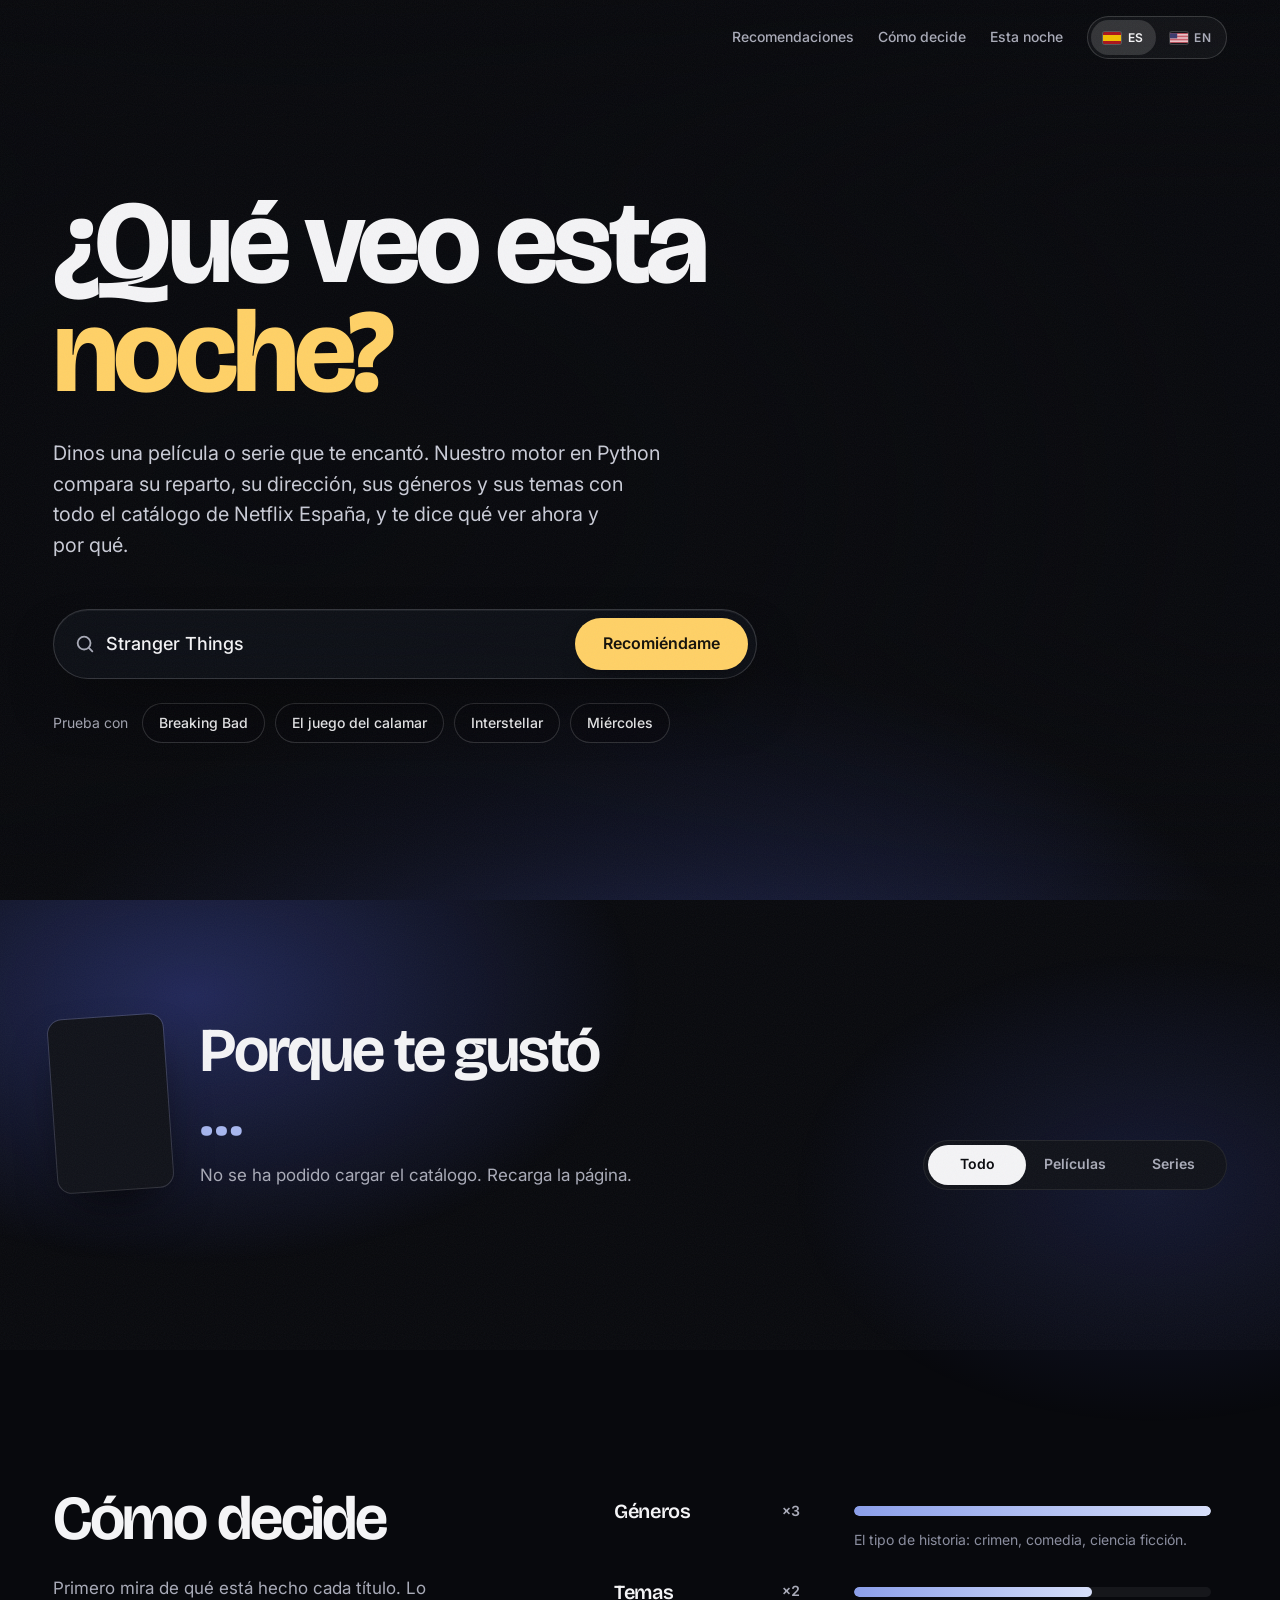
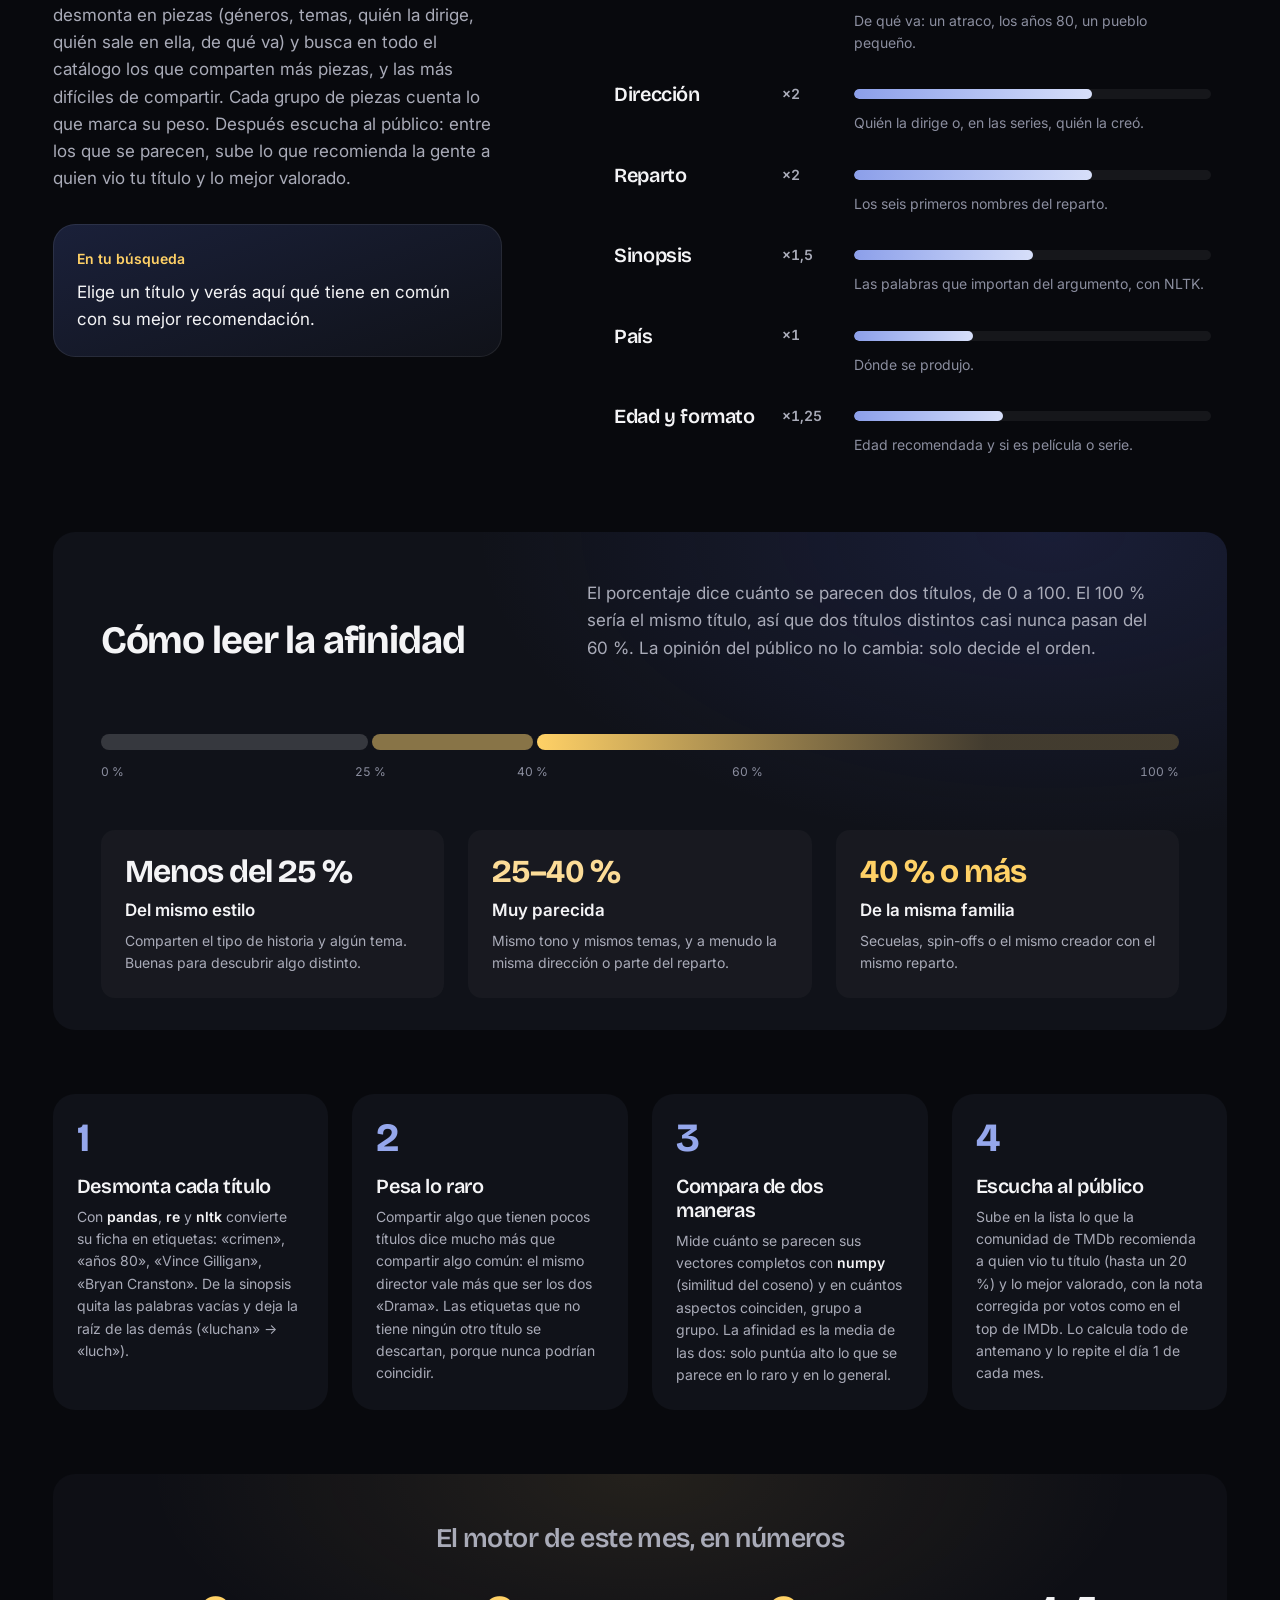
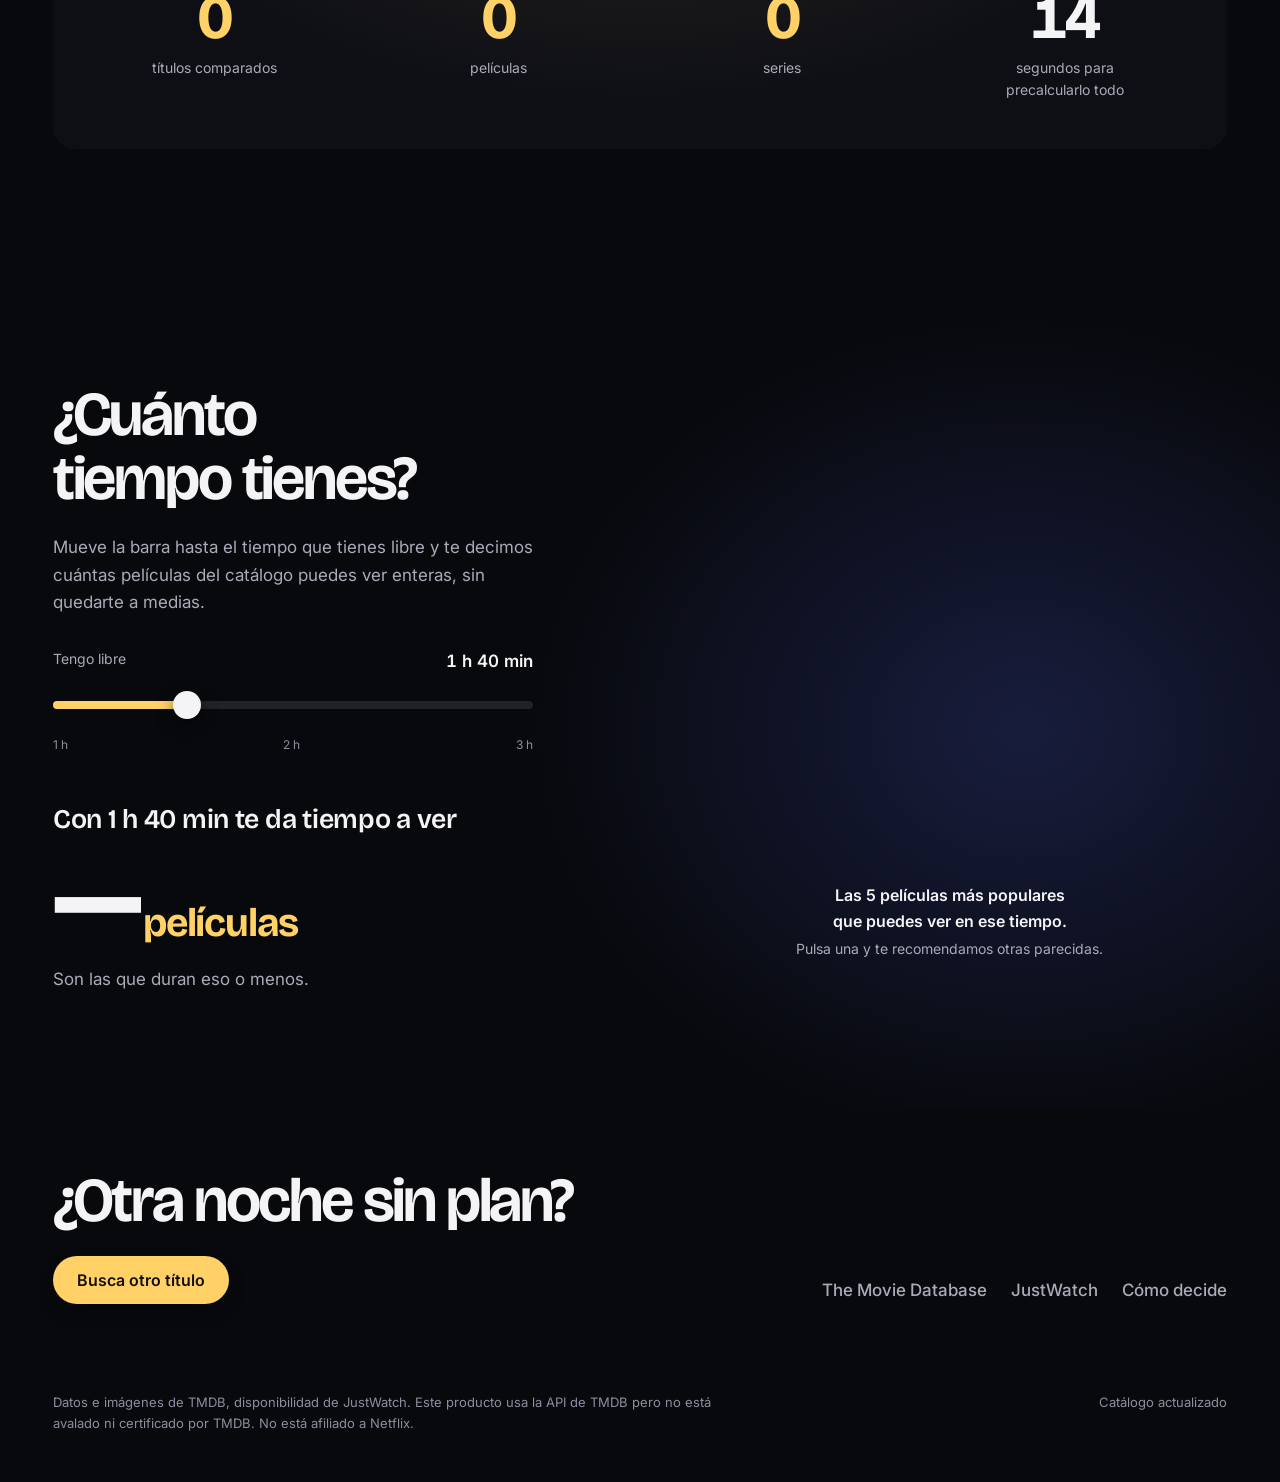
==== commit 11c83809: "feat(idiomas): añade la versión en inglés con el catálogo de Netflix USA La web en inglés vive en /e" ====
--- a/web/index.html
+++ b/web/index.html
@@ -55,8 +55,8 @@
         <form class="buscador" id="buscador" role="search" autocomplete="off">
           <label class="solo-lectores" for="entrada">Película o serie que te gustó</label>
           <svg class="buscador-icono" viewBox="0 0 24 24" aria-hidden="true"><circle cx="11" cy="11" r="7"/><path d="m20 20-3.5-3.5"/></svg>
-          <input id="entrada" class="entrada" type="text" name="q" spellcheck="false"
-                 placeholder="Por ejemplo, Stranger Things"
+          <input id="entrada" class="entrada" type="text" name="q" value="Stranger Things" spellcheck="false"
+                 placeholder="Una película o serie que te gustó"
                  role="combobox" aria-expanded="false" aria-controls="sugerencias" aria-autocomplete="list">
           <button class="boton" type="submit">Recomiéndame</button>
           <ul id="sugerencias" class="sugerencias" role="listbox" aria-label="Títulos del catálogo" hidden></ul>
--- a/web/estilo.css
+++ b/web/estilo.css
@@ -287,8 +287,7 @@
   border: 0; background: none; outline: none;
   font-size: 1.125rem; font-weight: 500;
 }
-.entrada::placeholder { color: var(--texto-3); transition: color .2s; }
-.buscador:focus-within .entrada::placeholder { color: transparent; } /* la sugerencia se va al pulsar en el buscador */
+.entrada::placeholder { color: var(--texto-3); }
 .buscador .entrada:focus-visible { outline: none; }
 .buscador .boton { min-height: 3.25rem; padding-inline: 1.75rem; }
 
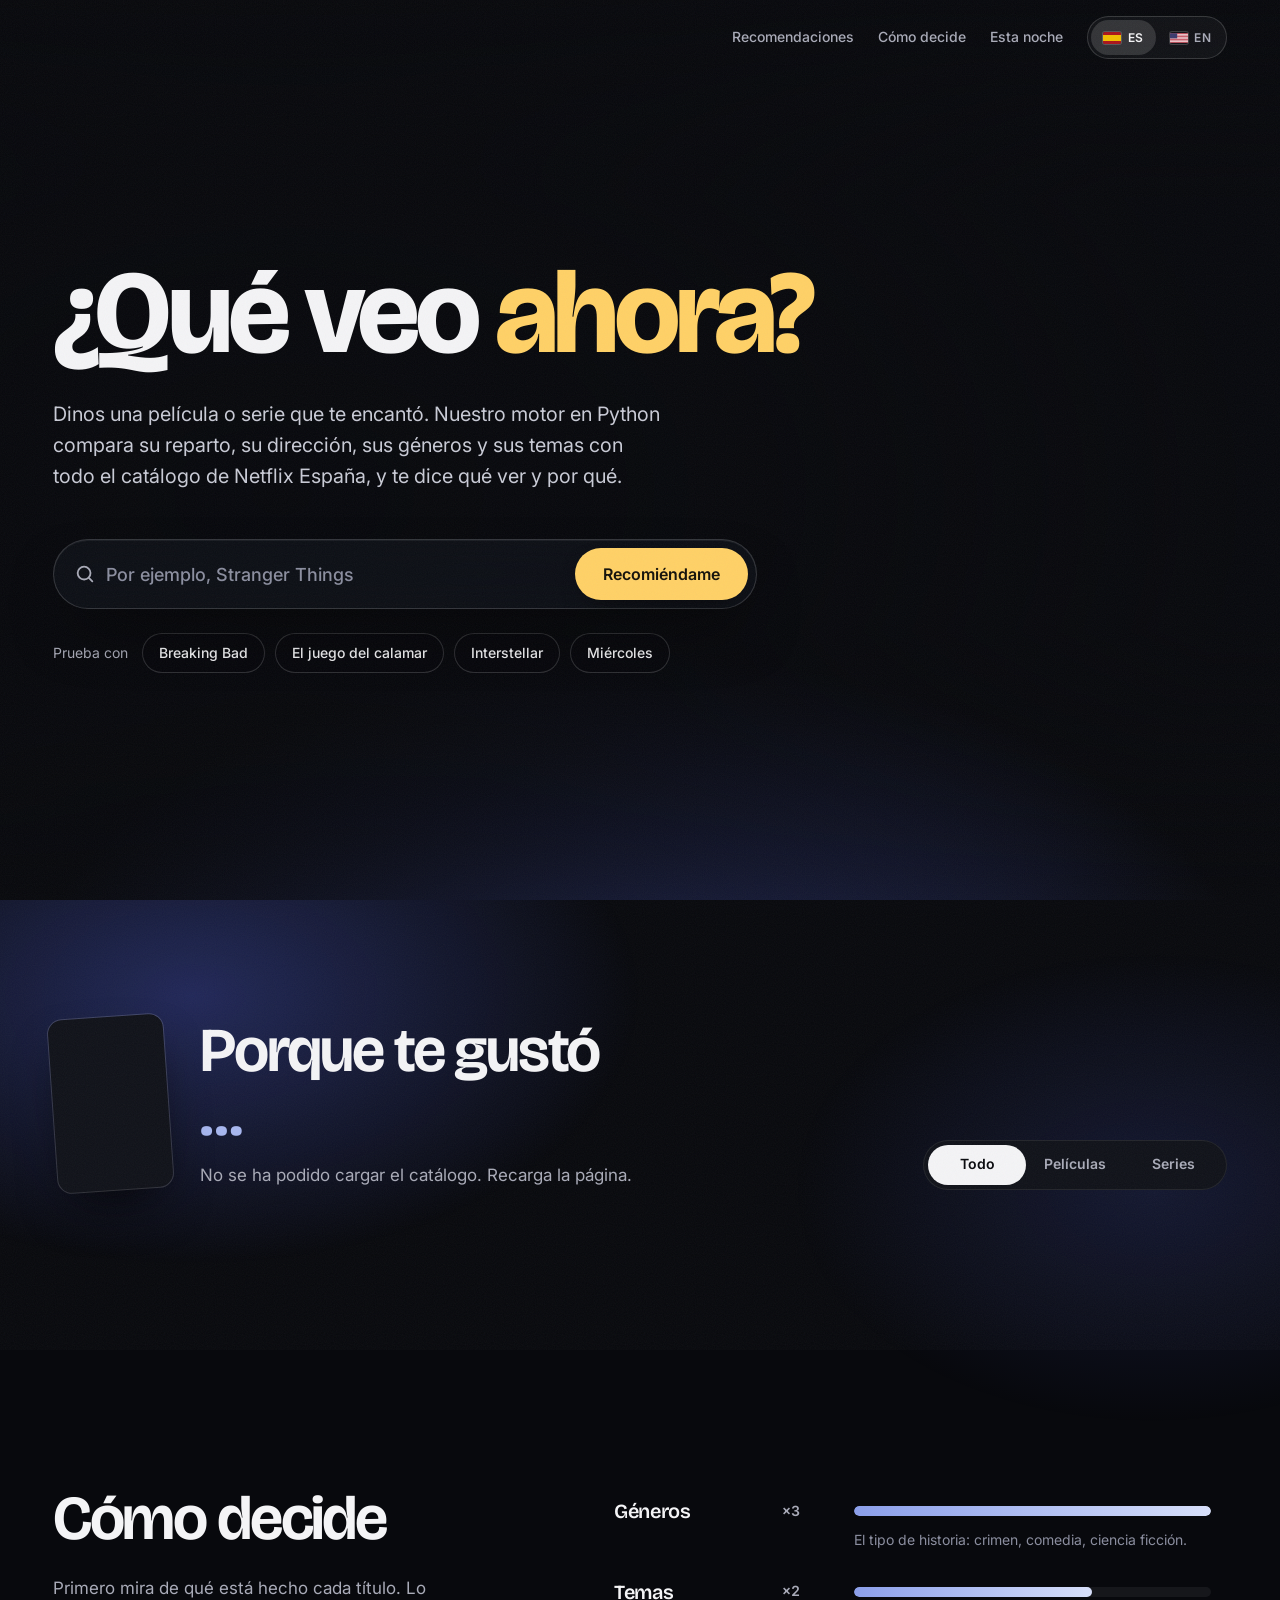
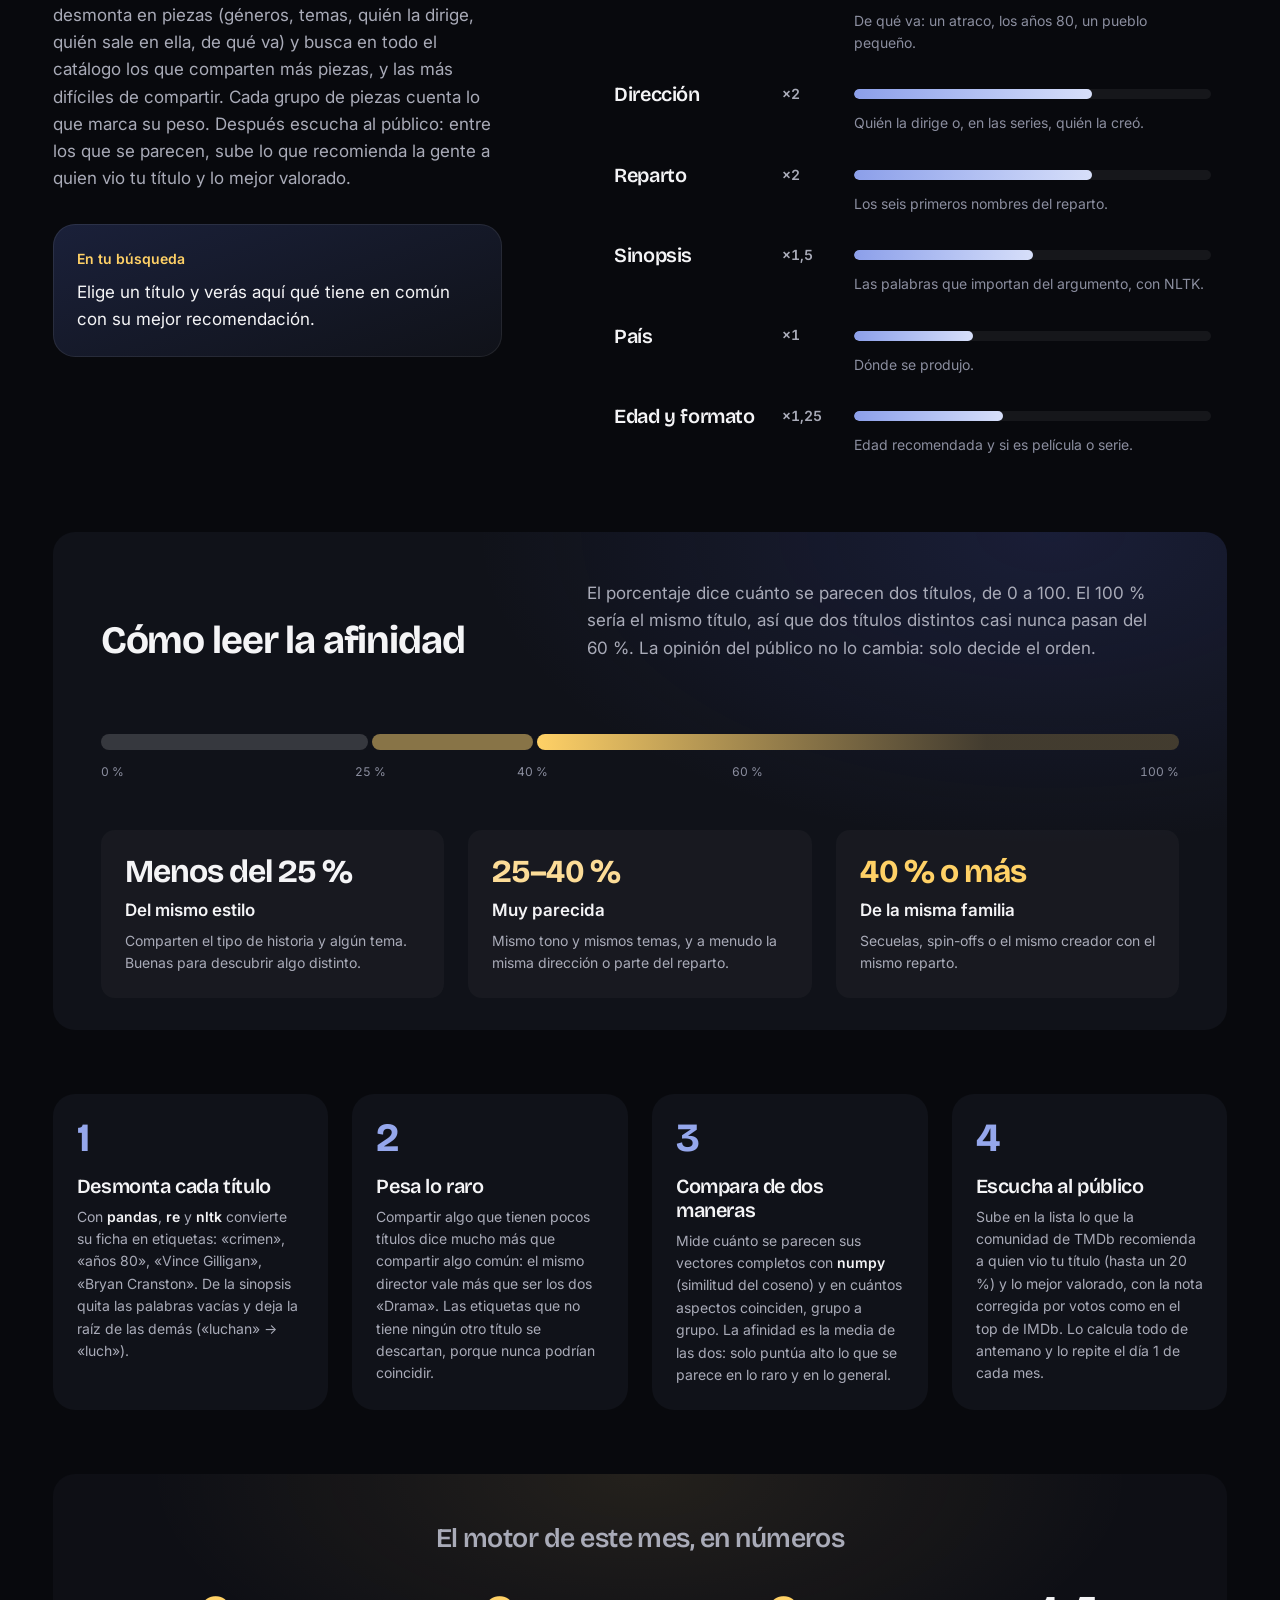
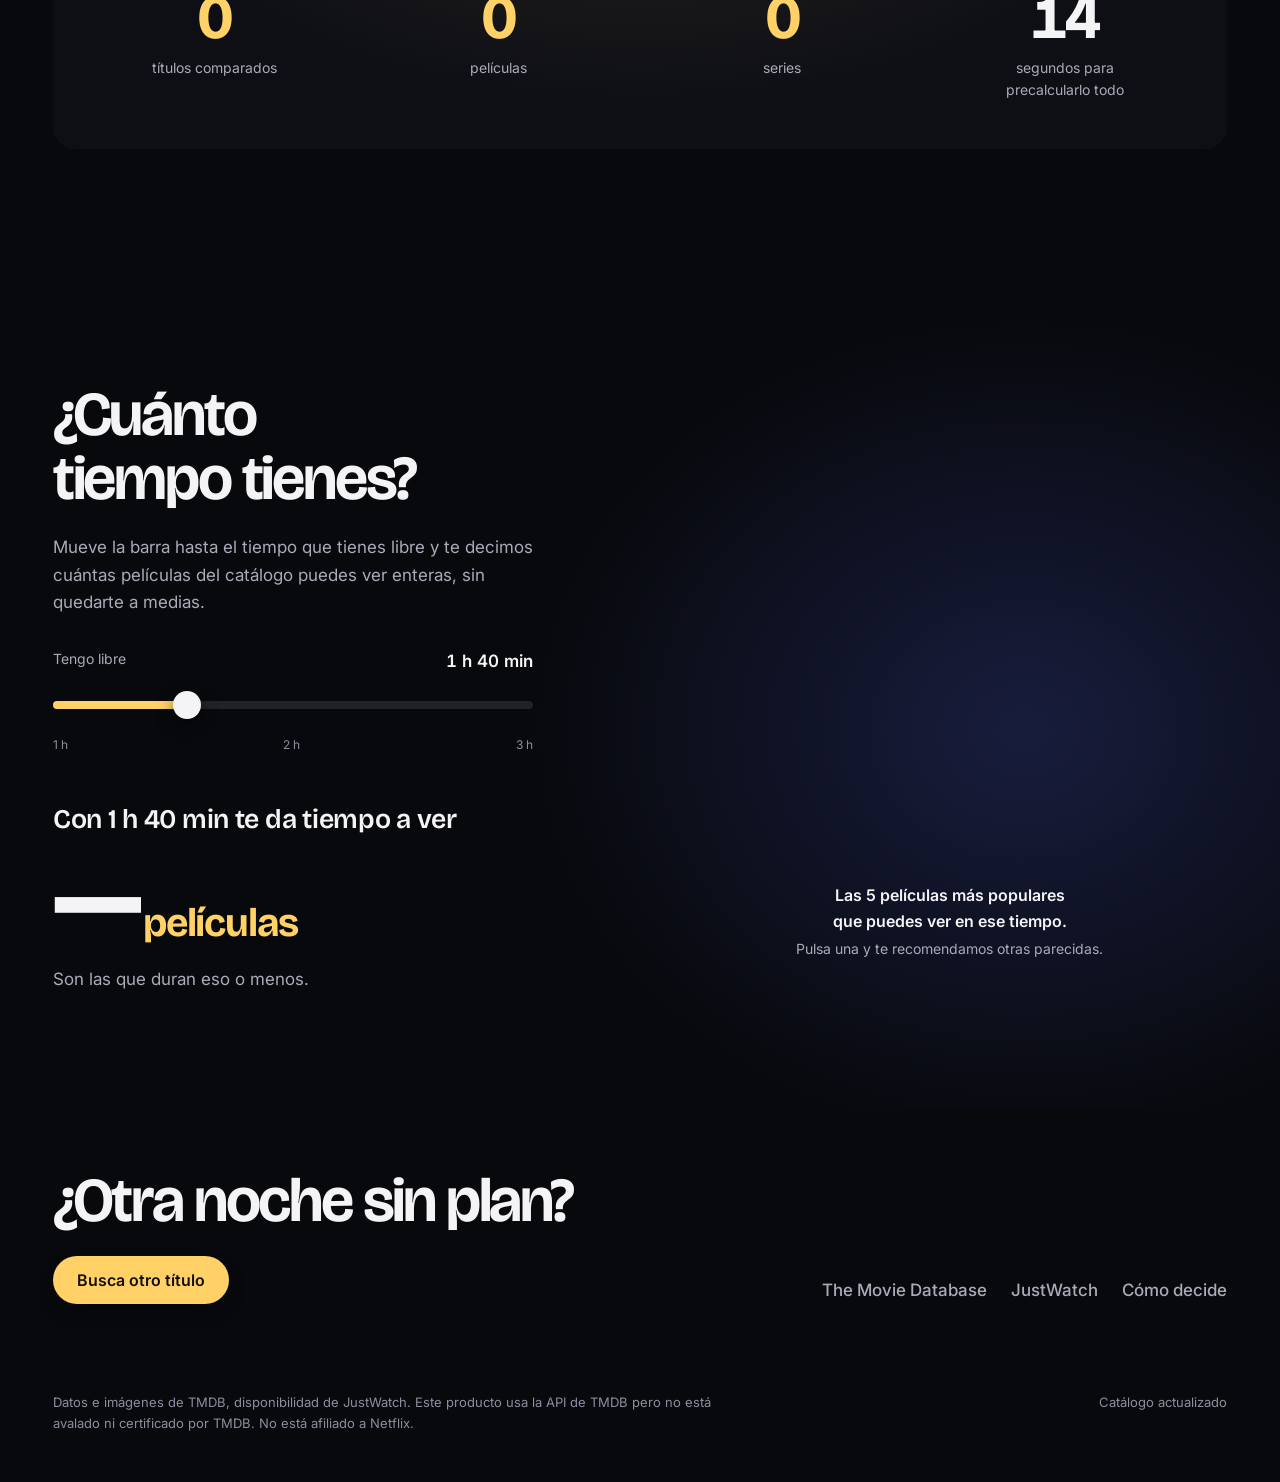
==== commit 814858b1: "content(hero): titula la portada con el nombre «¿Qué veo ahora?» El titular decía «¿Qué veo esta noc" ====
--- a/web/index.html
+++ b/web/index.html
@@ -47,16 +47,15 @@
         <h1 id="titulo" class="portada-titulo">
           <span class="palabra" style="--n:0">¿Qué</span>
           <span class="palabra" style="--n:1">veo</span>
-          <span class="palabra" style="--n:2">esta</span>
-          <span class="palabra acento" style="--n:3">noche?</span>
+          <span class="palabra acento" style="--n:2">ahora?</span>
         </h1>
-        <p class="portada-apoyo">Dinos una película o serie que te encantó. Nuestro motor en Python compara su reparto, su dirección, sus géneros y sus temas con todo el catálogo de Netflix España, y te dice qué ver ahora y por qué.</p>
+        <p class="portada-apoyo">Dinos una película o serie que te encantó. Nuestro motor en Python compara su reparto, su dirección, sus géneros y sus temas con todo el catálogo de Netflix España, y te dice qué ver y por qué.</p>
 
         <form class="buscador" id="buscador" role="search" autocomplete="off">
           <label class="solo-lectores" for="entrada">Película o serie que te gustó</label>
           <svg class="buscador-icono" viewBox="0 0 24 24" aria-hidden="true"><circle cx="11" cy="11" r="7"/><path d="m20 20-3.5-3.5"/></svg>
-          <input id="entrada" class="entrada" type="text" name="q" value="Stranger Things" spellcheck="false"
-                 placeholder="Una película o serie que te gustó"
+          <input id="entrada" class="entrada" type="text" name="q" spellcheck="false"
+                 placeholder="Por ejemplo, Stranger Things"
                  role="combobox" aria-expanded="false" aria-controls="sugerencias" aria-autocomplete="list">
           <button class="boton" type="submit">Recomiéndame</button>
           <ul id="sugerencias" class="sugerencias" role="listbox" aria-label="Títulos del catálogo" hidden></ul>
